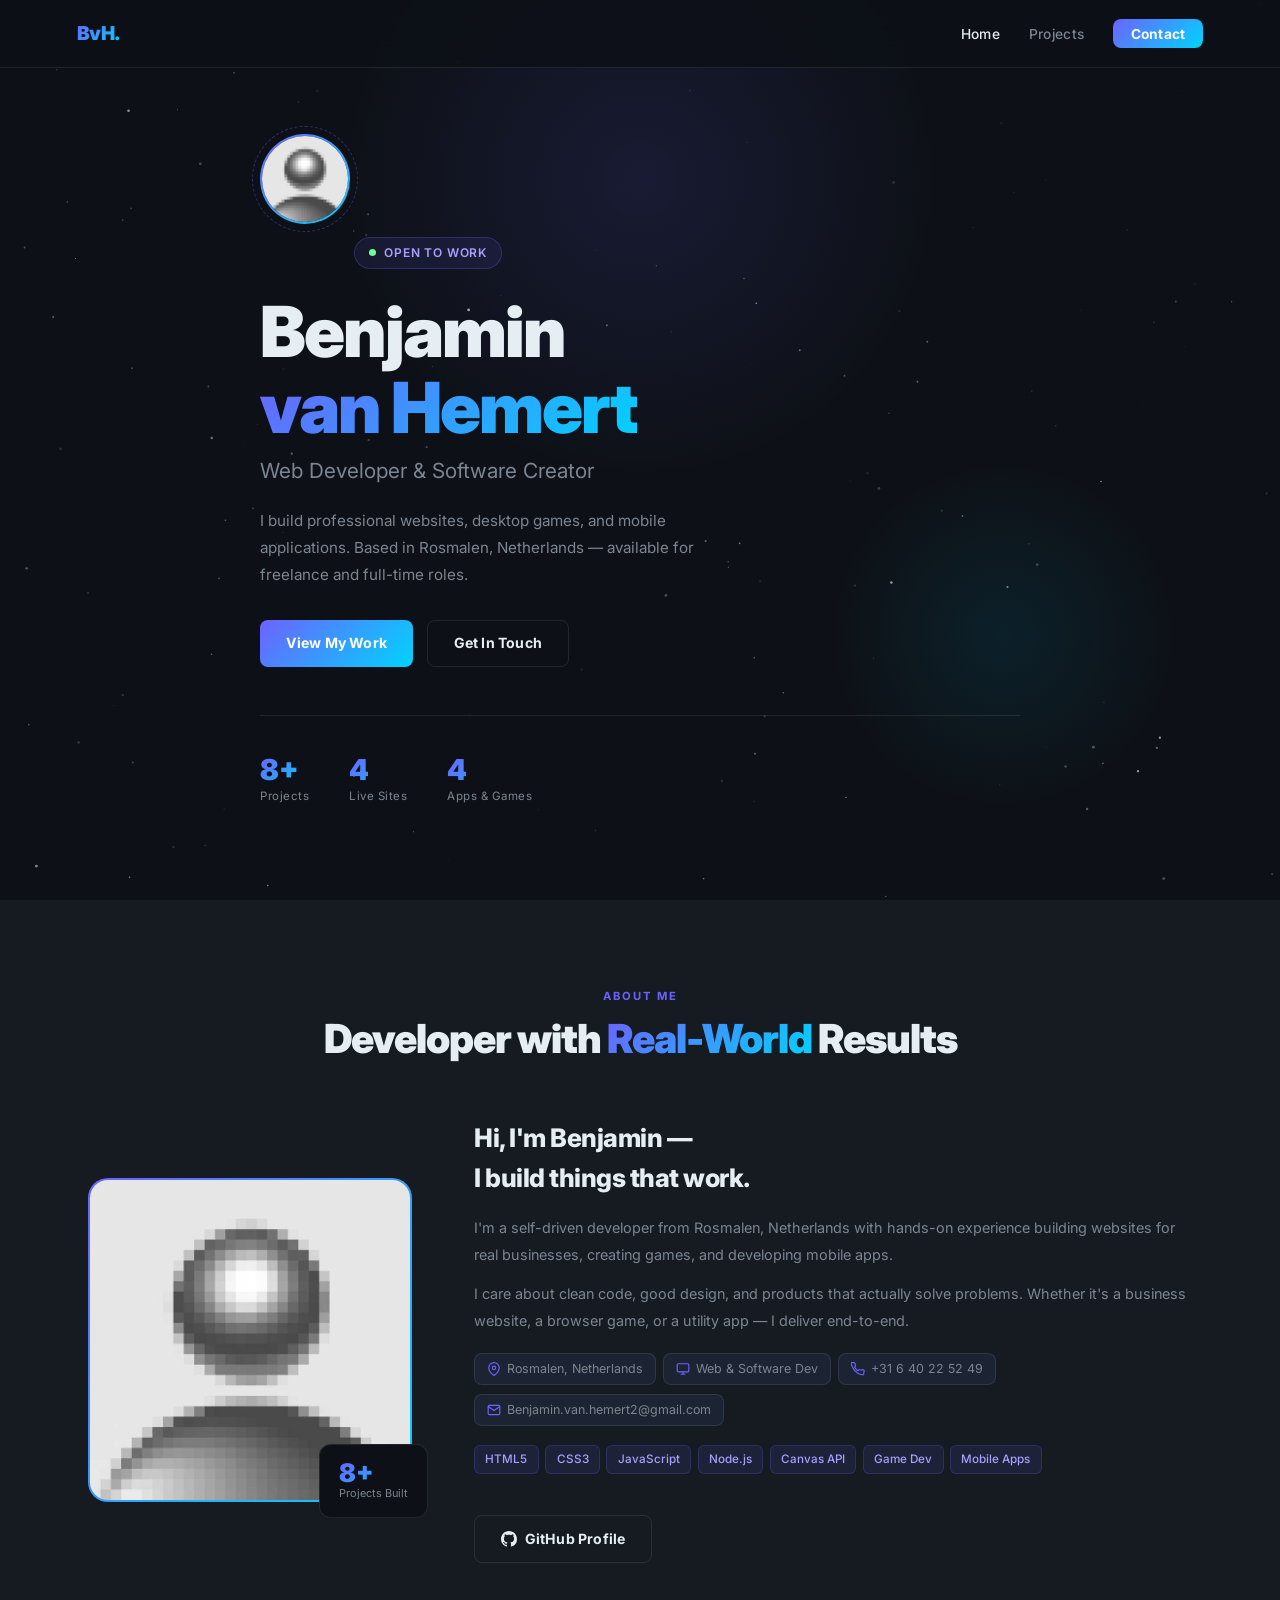
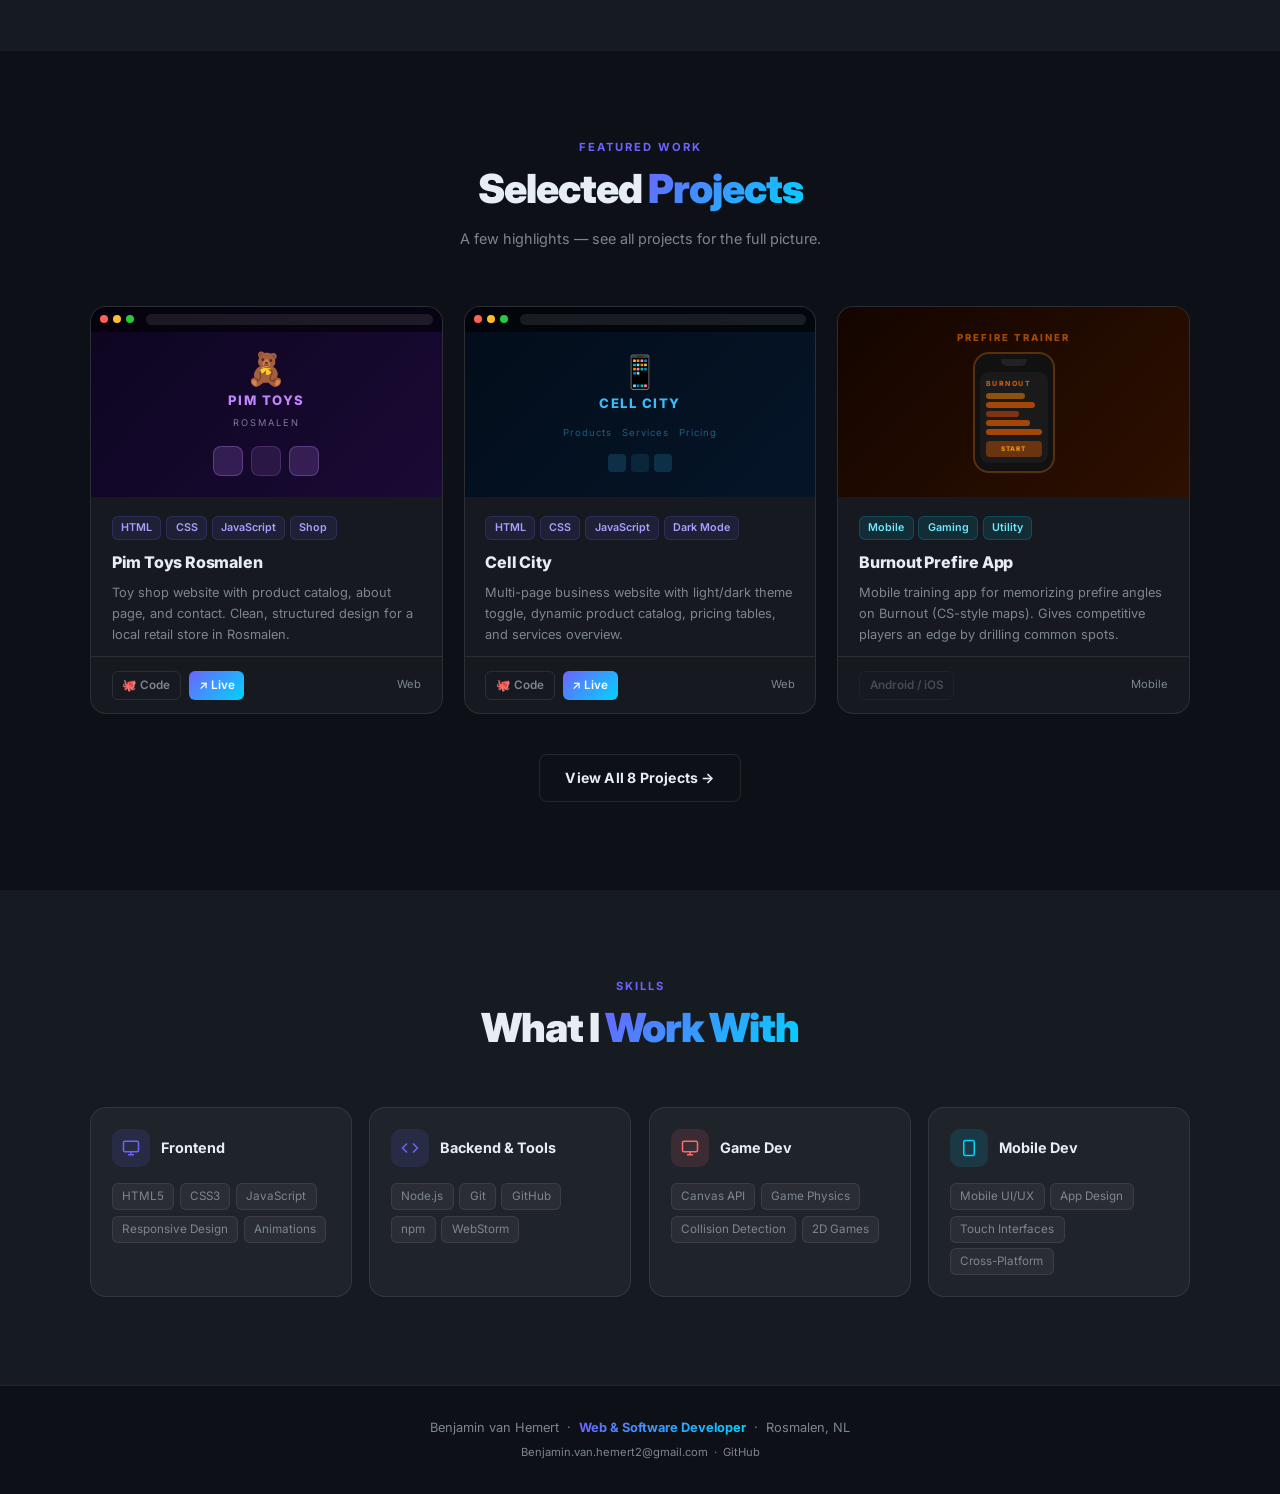
==== index.html @ 52ae1cad "UPDATE" ====
<!DOCTYPE html>
<html lang="en">
<head>
<meta charset="UTF-8"><meta name="viewport" content="width=device-width,initial-scale=1.0">
<title>Benjamin van Hemert | Developer</title>
<link rel="preconnect" href="https://fonts.googleapis.com">
<link href="https://fonts.googleapis.com/css2?family=Inter:wght@300;400;500;600;700;800;900&family=JetBrains+Mono:wght@400;700&display=swap" rel="stylesheet">
<link rel="stylesheet" href="style.css">
</head>
<body>

<nav id="navbar">
  <div class="nav-logo">BvH.</div>
  <ul class="nav-links" id="navLinks">
    <li><a href="index.html" class="active">Home</a></li>
    <li><a href="projects.html">Projects</a></li>
    <li><a href="contact.html" class="nav-cta">Contact</a></li>
  </ul>
  <div class="hamburger" id="hamburger" onclick="toggleMenu()"><span></span><span></span><span></span></div>
</nav>

<!-- HERO -->
<section id="hero">
  <canvas id="stars"></canvas>
  <div class="hero-glow"></div>
  <div class="hero-content">
    <div class="hero-avatar-wrap">
      <img class="hero-avatar" src="Photos/Profile-Picture.jpg" alt="Benjamin van Hemert">
      <div class="avatar-ring"></div>
    </div>
    <div class="hero-badge">Open to Work</div>
    <h1 class="hero-title">Benjamin<br><span class="name">van Hemert</span></h1>
    <p class="hero-role">Web Developer &amp; Software Creator</p>
    <p class="hero-desc">I build professional websites, desktop games, and mobile applications. Based in Rosmalen, Netherlands — available for freelance and full-time roles.</p>
    <div class="hero-btns">
      <a href="projects.html" class="btn btn-primary">View My Work</a>
      <a href="contact.html" class="btn btn-outline">Get In Touch</a>
    </div>
    <div class="hero-stats">
      <div class="stat"><div class="stat-n">8+</div><div class="stat-l">Projects</div></div>
      <div class="stat"><div class="stat-n">4</div><div class="stat-l">Live Sites</div></div>
      <div class="stat"><div class="stat-n">4</div><div class="stat-l">Apps &amp; Games</div></div>
    </div>
  </div>
</section>

<!-- ABOUT -->
<section id="about-home">
  <div class="inner">
    <div class="section-header fade-in">
      <span class="section-tag">About Me</span>
      <h2 class="section-title">Developer with <span>Real-World</span> Results</h2>
    </div>
    <div class="about-grid">
      <div class="about-img-wrap fade-in">
        <div class="about-img-frame"></div>
        <img class="about-img" src="Photos/Profile-Picture.jpg" alt="Benjamin van Hemert">
        <div class="about-chip"><div class="about-chip-n">8+</div><div class="about-chip-l">Projects Built</div></div>
      </div>
      <div class="about-text fade-in">
        <h2>Hi, I'm Benjamin —<br>I build things that work.</h2>
        <p>I'm a self-driven developer from Rosmalen, Netherlands with hands-on experience building websites for real businesses, creating games, and developing mobile apps.</p>
        <p>I care about clean code, good design, and products that actually solve problems. Whether it's a business website, a browser game, or a utility app — I deliver end-to-end.</p>
        <div class="info-row">
          <div class="info-pill"><svg width="14" height="14" viewBox="0 0 24 24" fill="none" stroke="currentColor" stroke-width="2"><path d="M21 10c0 7-9 13-9 13s-9-6-9-13a9 9 0 0118 0z"/><circle cx="12" cy="10" r="3"/></svg>Rosmalen, Netherlands</div>
          <div class="info-pill"><svg width="14" height="14" viewBox="0 0 24 24" fill="none" stroke="currentColor" stroke-width="2"><rect x="2" y="3" width="20" height="14" rx="2"/><path d="M8 21h8M12 17v4"/></svg>Web &amp; Software Dev</div>
          <div class="info-pill"><svg width="14" height="14" viewBox="0 0 24 24" fill="none" stroke="currentColor" stroke-width="2"><path d="M22 16.92v3a2 2 0 01-2.18 2 19.79 19.79 0 01-8.63-3.07A19.5 19.5 0 013.07 9.81a19.79 19.79 0 01-3.07-8.68A2 2 0 012 1h3a2 2 0 012 1.72c.127.96.361 1.903.7 2.81a2 2 0 01-.45 2.11L6.09 8.91a16 16 0 006 6l1.27-1.27a2 2 0 012.11-.45c.907.339 1.85.573 2.81.7A2 2 0 0122 16.92z"/></svg>+31 6 40 22 52 49</div>
          <div class="info-pill"><svg width="14" height="14" viewBox="0 0 24 24" fill="none" stroke="currentColor" stroke-width="2"><path d="M4 4h16c1.1 0 2 .9 2 2v12c0 1.1-.9 2-2 2H4c-1.1 0-2-.9-2-2V6c0-1.1.9-2 2-2z"/><polyline points="22,6 12,13 2,6"/></svg>Benjamin.van.hemert2@gmail.com</div>
        </div>
        <div class="tags">
          <span class="tag">HTML5</span><span class="tag">CSS3</span><span class="tag">JavaScript</span><span class="tag">Node.js</span><span class="tag">Canvas API</span><span class="tag">Game Dev</span><span class="tag">Mobile Apps</span>
        </div>
        <br>
        <a href="https://github.com/Benjamin2eaccount" target="_blank" class="btn btn-outline">
          <svg width="16" height="16" viewBox="0 0 24 24" fill="currentColor"><path d="M12 0C5.37 0 0 5.37 0 12c0 5.31 3.435 9.795 8.205 11.385.6.105.825-.255.825-.57 0-.285-.015-1.23-.015-2.235-3.015.555-3.795-.735-4.035-1.41-.135-.345-.72-1.41-1.23-1.695-.42-.225-1.02-.78-.015-.795.945-.015 1.62.87 1.845 1.23 1.08 1.815 2.805 1.305 3.495.99.105-.78.42-1.305.765-1.605-2.67-.3-5.46-1.335-5.46-5.925 0-1.305.465-2.385 1.23-3.225-.12-.3-.54-1.53.12-3.18 0 0 1.005-.315 3.3 1.23.96-.27 1.98-.405 3-.405s2.04.135 3 .405c2.295-1.56 3.3-1.23 3.3-1.23.66 1.65.24 2.88.12 3.18.765.84 1.23 1.905 1.23 3.225 0 4.605-2.805 5.625-5.475 5.925.435.375.81 1.095.81 2.22 0 1.605-.015 2.895-.015 3.3 0 .315.225.69.825.57A12.02 12.02 0 0024 12c0-6.63-5.37-12-12-12z"/></svg>
          GitHub Profile
        </a>
      </div>
    </div>
  </div>
</section>

<!-- FEATURED PROJECTS -->
<section id="featured">
  <div class="inner">
    <div class="section-header fade-in">
      <span class="section-tag">Featured Work</span>
      <h2 class="section-title">Selected <span>Projects</span></h2>
      <p class="section-desc">A few highlights — see all projects for the full picture.</p>
    </div>
    <div class="feat-grid fade-in">

      <!-- Pim Toys -->
      <div class="pcard">
        <div class="pcard-preview" style="background:linear-gradient(135deg,#0d0520,#1a0a35)">
          <div class="browser-bar"><div class="bd" style="background:#ff5f56"></div><div class="bd" style="background:#ffbd2e"></div><div class="bd" style="background:#27c93f"></div><div class="burl"></div></div>
          <div class="preview-body"><div class="p-icon">&#129528;</div><div class="p-name" style="color:#c084fc">PIM TOYS</div><div class="p-sub">ROSMALEN</div><div style="display:flex;gap:8px;margin-top:10px"><div style="width:30px;height:30px;background:rgba(192,132,252,.18);border:1px solid rgba(192,132,252,.3);border-radius:8px"></div><div style="width:30px;height:30px;background:rgba(192,132,252,.12);border:1px solid rgba(192,132,252,.2);border-radius:8px"></div><div style="width:30px;height:30px;background:rgba(192,132,252,.18);border:1px solid rgba(192,132,252,.3);border-radius:8px"></div></div></div>
        </div>
        <div class="pcard-body">
          <div class="ptags"><span class="ptag web">HTML</span><span class="ptag web">CSS</span><span class="ptag web">JavaScript</span><span class="ptag web">Shop</span></div>
          <h3 class="ptitle">Pim Toys Rosmalen</h3>
          <p class="pdesc">Toy shop website with product catalog, about page, and contact. Clean, structured design for a local retail store in Rosmalen.</p>
        </div>
        <div class="pcard-footer">
          <div class="plinks"><a href="https://github.com/Benjamin2eaccount/Pim-Toys-Rosmalen" target="_blank" class="plink">&#128025; Code</a><a href="https://benjamin2eaccount.github.io/Pim-Toys-Rosmalen/" target="_blank" class="plink plink-live">&#8599; Live</a></div>
          <span class="pplat">Web</span>
        </div>
      </div>

      <!-- Cell City -->
      <div class="pcard">
        <div class="pcard-preview" style="background:linear-gradient(135deg,#030d1a,#051528)">
          <div class="browser-bar"><div class="bd" style="background:#ff5f56"></div><div class="bd" style="background:#ffbd2e"></div><div class="bd" style="background:#27c93f"></div><div class="burl"></div></div>
          <div class="preview-body"><div class="p-icon">&#128241;</div><div class="p-name" style="color:#38bdf8">CELL CITY</div><div style="display:flex;gap:10px;margin-top:6px;font-size:.6rem;color:rgba(56,189,248,.45);letter-spacing:1px"><span>Products</span><span>Services</span><span>Pricing</span></div><div style="display:flex;gap:5px;margin-top:9px"><div style="width:18px;height:18px;background:rgba(56,189,248,.18);border-radius:4px"></div><div style="width:18px;height:18px;background:rgba(56,189,248,.12);border-radius:4px"></div><div style="width:18px;height:18px;background:rgba(56,189,248,.18);border-radius:4px"></div></div></div>
        </div>
        <div class="pcard-body">
          <div class="ptags"><span class="ptag web">HTML</span><span class="ptag web">CSS</span><span class="ptag web">JavaScript</span><span class="ptag web">Dark Mode</span></div>
          <h3 class="ptitle">Cell City</h3>
          <p class="pdesc">Multi-page business website with light/dark theme toggle, dynamic product catalog, pricing tables, and services overview.</p>
        </div>
        <div class="pcard-footer">
          <div class="plinks"><a href="https://github.com/Benjamin2eaccount/Cellcitytest" target="_blank" class="plink">&#128025; Code</a><a href="https://benjamin2eaccount.github.io/Cellcitytest/" target="_blank" class="plink plink-live">&#8599; Live</a></div>
          <span class="pplat">Web</span>
        </div>
      </div>

      <!-- Burnout Prefire -->
      <div class="pcard">
        <div class="pcard-preview">
          <div class="burnout-wrap">
            <div class="bu-title">Prefire Trainer</div>
            <div class="phone-shell"><div class="ph-notch"></div><div class="ph-screen"><div class="ph-label">BURNOUT</div><div class="ph-row"></div><div class="ph-row"></div><div class="ph-row"></div><div class="ph-row"></div><div class="ph-row"></div><div class="ph-btn">START</div></div></div>
          </div>
        </div>
        <div class="pcard-body">
          <div class="ptags"><span class="ptag app">Mobile</span><span class="ptag app">Gaming</span><span class="ptag app">Utility</span></div>
          <h3 class="ptitle">Burnout Prefire App</h3>
          <p class="pdesc">Mobile training app for memorizing prefire angles on Burnout (CS-style maps). Gives competitive players an edge by drilling common spots.</p>
        </div>
        <div class="pcard-footer"><div class="plinks"><span class="plink dim">Android / iOS</span></div><span class="pplat">Mobile</span></div>
      </div>

    </div>
    <div class="view-all-wrap fade-in"><a href="projects.html" class="btn btn-outline">View All 8 Projects &rarr;</a></div>
  </div>
</section>

<!-- SKILLS -->
<section id="skills-home">
  <div class="inner">
    <div class="section-header fade-in">
      <span class="section-tag">Skills</span>
      <h2 class="section-title">What I <span>Work With</span></h2>
    </div>
    <div class="skills-grid fade-in">
      <div class="skill-card">
        <div class="skill-head"><div class="skill-ic"><svg width="18" height="18" viewBox="0 0 24 24" fill="none" stroke="#6c63ff" stroke-width="2"><rect x="2" y="3" width="20" height="14" rx="2"/><path d="M8 21h8M12 17v4"/></svg></div><div class="skill-nm">Frontend</div></div>
        <div class="skill-items"><span class="skill-it">HTML5</span><span class="skill-it">CSS3</span><span class="skill-it">JavaScript</span><span class="skill-it">Responsive Design</span><span class="skill-it">Animations</span></div>
      </div>
      <div class="skill-card">
        <div class="skill-head"><div class="skill-ic"><svg width="18" height="18" viewBox="0 0 24 24" fill="none" stroke="#6c63ff" stroke-width="2"><polyline points="16 18 22 12 16 6"/><polyline points="8 6 2 12 8 18"/></svg></div><div class="skill-nm">Backend &amp; Tools</div></div>
        <div class="skill-items"><span class="skill-it">Node.js</span><span class="skill-it">Git</span><span class="skill-it">GitHub</span><span class="skill-it">npm</span><span class="skill-it">WebStorm</span></div>
      </div>
      <div class="skill-card">
        <div class="skill-head"><div class="skill-ic" style="background:rgba(255,107,107,.12)"><svg width="18" height="18" viewBox="0 0 24 24" fill="none" stroke="#ff6b6b" stroke-width="2"><rect x="2" y="3" width="20" height="14" rx="2"/><path d="M8 21h8M12 17v4"/></svg></div><div class="skill-nm">Game Dev</div></div>
        <div class="skill-items"><span class="skill-it">Canvas API</span><span class="skill-it">Game Physics</span><span class="skill-it">Collision Detection</span><span class="skill-it">2D Games</span></div>
      </div>
      <div class="skill-card">
        <div class="skill-head"><div class="skill-ic" style="background:rgba(0,212,255,.12)"><svg width="18" height="18" viewBox="0 0 24 24" fill="none" stroke="#00d4ff" stroke-width="2"><rect x="5" y="2" width="14" height="20" rx="2"/><path d="M12 18h.01"/></svg></div><div class="skill-nm">Mobile Dev</div></div>
        <div class="skill-items"><span class="skill-it">Mobile UI/UX</span><span class="skill-it">App Design</span><span class="skill-it">Touch Interfaces</span><span class="skill-it">Cross-Platform</span></div>
      </div>
    </div>
  </div>
</section>

<footer>
  <p>Benjamin van Hemert &nbsp;&middot;&nbsp; <span>Web &amp; Software Developer</span> &nbsp;&middot;&nbsp; Rosmalen, NL</p>
  <p class="footer-sub"><a href="mailto:Benjamin.van.hemert2@gmail.com">Benjamin.van.hemert2@gmail.com</a> &nbsp;&middot;&nbsp; <a href="https://github.com/Benjamin2eaccount" target="_blank">GitHub</a></p>
</footer>

<script src="script.js"></script>
</body>
</html>
---- style.css ----
:root{--bg:#0d1117;--bg2:#161b22;--bg3:#1c2333;--card:rgba(255,255,255,.04);--border:rgba(255,255,255,.09);--a1:#6c63ff;--a2:#00d4ff;--txt:#e6edf3;--txt2:#7d8590;--grad:linear-gradient(135deg,#6c63ff,#00d4ff);--nav:68px;--r:16px}
*,*::before,*::after{margin:0;padding:0;box-sizing:border-box}
html{scroll-behavior:smooth}
body{font-family:'Inter',sans-serif;background:var(--bg);color:var(--txt);overflow-x:hidden;line-height:1.6}
a{text-decoration:none;color:inherit}
img{display:block}

/* NAV */
nav{position:fixed;top:0;left:0;right:0;height:var(--nav);display:flex;align-items:center;justify-content:space-between;padding:0 6%;z-index:1000;background:rgba(13,17,23,.88);backdrop-filter:blur(16px);border-bottom:1px solid var(--border);transition:background .3s}
.nav-logo{font-size:1.2rem;font-weight:900;letter-spacing:-.5px;background:var(--grad);-webkit-background-clip:text;-webkit-text-fill-color:transparent}
.nav-links{display:flex;gap:1.8rem;list-style:none;align-items:center}
.nav-links a{color:var(--txt2);font-size:.86rem;font-weight:500;transition:color .2s;letter-spacing:.3px}
.nav-links a:hover,.nav-links a.active{color:var(--txt)}
.nav-cta{padding:.42rem 1.1rem;border-radius:8px;background:var(--grad);color:#fff!important;font-weight:700!important;-webkit-text-fill-color:#fff!important}
.hamburger{display:none;flex-direction:column;gap:5px;cursor:pointer;padding:4px}
.hamburger span{display:block;width:22px;height:2px;background:var(--txt2);border-radius:2px;transition:all .3s}

/* BUTTONS */
.btn{display:inline-flex;align-items:center;gap:.5rem;padding:.72rem 1.6rem;border-radius:8px;font-size:.88rem;font-weight:700;cursor:pointer;transition:all .25s;border:none;letter-spacing:.2px}
.btn-primary{background:var(--grad);color:#fff}
.btn-primary:hover{opacity:.9;transform:translateY(-2px);box-shadow:0 8px 24px rgba(108,99,255,.32)}
.btn-outline{background:transparent;color:var(--txt);border:1px solid var(--border)}
.btn-outline:hover{border-color:rgba(108,99,255,.5);background:rgba(108,99,255,.06);transform:translateY(-2px)}
.btn-full{width:100%;justify-content:center}

/* HERO */
#hero{min-height:100vh;display:flex;align-items:center;justify-content:center;position:relative;padding:120px 6% 80px;overflow:hidden}
.hero-glow{position:absolute;inset:0;pointer-events:none}
.hero-glow::before{content:'';position:absolute;top:20%;left:50%;transform:translate(-50%,-50%);width:600px;height:600px;background:radial-gradient(circle,rgba(108,99,255,.12) 0%,transparent 70%);border-radius:50%}
.hero-glow::after{content:'';position:absolute;bottom:10%;right:8%;width:350px;height:350px;background:radial-gradient(circle,rgba(0,212,255,.08) 0%,transparent 70%);border-radius:50%}
canvas#stars{position:absolute;inset:0;width:100%;height:100%}
.hero-content{z-index:1;max-width:760px;width:100%}
.hero-badge{display:inline-flex;align-items:center;gap:.5rem;background:rgba(108,99,255,.1);border:1px solid rgba(108,99,255,.25);color:#a89fff;padding:.32rem .9rem;border-radius:50px;font-size:.75rem;font-weight:600;letter-spacing:.8px;text-transform:uppercase;margin-bottom:1.6rem}
.hero-badge::before{content:'';width:7px;height:7px;border-radius:50%;background:#6dff94;display:block;animation:blink 2s infinite}
@keyframes blink{0%,100%{opacity:1}50%{opacity:.3}}
.hero-title{font-size:clamp(2.4rem,5.5vw,4.4rem);font-weight:900;letter-spacing:-2px;line-height:1.08;margin-bottom:.5rem}
.hero-title .name{background:var(--grad);-webkit-background-clip:text;-webkit-text-fill-color:transparent}
.hero-role{font-size:clamp(1rem,2vw,1.3rem);color:var(--txt2);font-weight:400;margin-bottom:1.2rem}
.hero-desc{font-size:.95rem;color:var(--txt2);max-width:480px;line-height:1.78;margin-bottom:2rem}
.hero-btns{display:flex;gap:.9rem;flex-wrap:wrap;margin-bottom:3rem}
.hero-stats{display:flex;gap:2.5rem;padding-top:2.5rem;border-top:1px solid var(--border)}
.stat-n{font-size:1.8rem;font-weight:900;background:var(--grad);-webkit-background-clip:text;-webkit-text-fill-color:transparent;line-height:1}
.stat-l{font-size:.72rem;color:var(--txt2);letter-spacing:.5px;margin-top:2px}

/* AVATAR */
.hero-avatar-wrap{position:relative;display:inline-block;margin-bottom:2rem}
.hero-avatar{width:90px;height:90px;border-radius:50%;object-fit:cover;border:2px solid transparent;background:linear-gradient(#161b22,#161b22) padding-box,var(--grad) border-box}
.avatar-ring{position:absolute;inset:-8px;border-radius:50%;border:1.5px dashed rgba(108,99,255,.35);animation:spin 20s linear infinite}
@keyframes spin{to{transform:rotate(360deg)}}

/* SECTION COMMONS */
section{padding:88px 6%}
.section-header{text-align:center;margin-bottom:3.5rem}
.section-tag{display:block;font-size:.7rem;font-weight:700;letter-spacing:2px;text-transform:uppercase;color:var(--a1);margin-bottom:.6rem}
.section-title{font-size:clamp(1.7rem,3.5vw,2.5rem);font-weight:900;letter-spacing:-1px;line-height:1.15}
.section-title span{background:var(--grad);-webkit-background-clip:text;-webkit-text-fill-color:transparent}
.section-desc{color:var(--txt2);max-width:480px;margin:.9rem auto 0;font-size:.9rem}
.inner{max-width:1100px;margin:0 auto}

/* ABOUT (home snippet) */
#about-home{background:var(--bg2)}
.about-grid{display:grid;grid-template-columns:320px 1fr;gap:4rem;align-items:center}
.about-img-wrap{position:relative;max-width:320px}
.about-img-frame{position:absolute;inset:-2px;border-radius:20px;background:var(--grad);z-index:0}
.about-img{position:relative;width:100%;border-radius:18px;object-fit:cover;z-index:1}
.about-chip{position:absolute;bottom:-18px;right:-18px;z-index:2;background:var(--bg);border:1px solid var(--border);border-radius:12px;padding:.9rem 1.2rem;backdrop-filter:blur(12px)}
.about-chip-n{font-size:1.6rem;font-weight:900;background:var(--grad);-webkit-background-clip:text;-webkit-text-fill-color:transparent;line-height:1}
.about-chip-l{font-size:.68rem;color:var(--txt2)}
.about-text h2{font-size:1.6rem;font-weight:800;letter-spacing:-.5px;margin-bottom:1rem}
.about-text p{color:var(--txt2);font-size:.9rem;line-height:1.82;margin-bottom:.85rem}
.info-row{display:flex;flex-wrap:wrap;gap:.6rem .4rem;margin:1.2rem 0}
.info-pill{display:flex;align-items:center;gap:.4rem;padding:.3rem .75rem;background:var(--bg3);border:1px solid var(--border);border-radius:8px;font-size:.78rem;color:var(--txt2)}
.info-pill svg{flex-shrink:0;color:var(--a1)}
.tags{display:flex;flex-wrap:wrap;gap:.4rem;margin:1rem 0}
.tag{padding:.25rem .65rem;background:rgba(108,99,255,.1);border:1px solid rgba(108,99,255,.2);border-radius:6px;font-size:.73rem;color:#a89fff;font-weight:500}

/* FEATURED PROJECTS */
#featured{background:var(--bg)}
.feat-grid{display:grid;grid-template-columns:repeat(auto-fill,minmax(310px,1fr));gap:1.3rem}
.view-all-wrap{text-align:center;margin-top:2.5rem}

/* PROJECT CARD */
.pcard{background:var(--card);border:1px solid var(--border);border-radius:var(--r);overflow:hidden;transition:transform .3s,border-color .3s,box-shadow .3s;display:flex;flex-direction:column}
.pcard:hover{transform:translateY(-5px);border-color:rgba(108,99,255,.35);box-shadow:0 16px 48px rgba(0,0,0,.4)}
.pcard-preview{width:100%;height:190px;position:relative;overflow:hidden;flex-shrink:0}
.browser-bar{position:absolute;top:0;left:0;right:0;height:25px;background:rgba(0,0,0,.6);display:flex;align-items:center;padding:0 9px;gap:5px;z-index:2}
.bd{width:8px;height:8px;border-radius:50%}
.burl{flex:1;height:11px;background:rgba(255,255,255,.09);border-radius:6px;margin-left:7px}
.preview-body{position:absolute;inset:25px 0 0;display:flex;flex-direction:column;align-items:center;justify-content:center;gap:5px;padding:8px}
.p-icon{font-size:2rem;line-height:1}
.p-name{font-size:.82rem;font-weight:800;letter-spacing:1.5px;text-transform:uppercase}
.p-sub{font-size:.58rem;letter-spacing:2px;text-transform:uppercase;opacity:.5}
.p-nav{display:flex;gap:7px;margin-top:8px}
.p-nav-i{width:40px;height:5px;border-radius:3px;opacity:.4}
/* pong */
.pong-wrap{position:absolute;inset:0;background:#000;display:flex;flex-direction:column;align-items:center;justify-content:center;gap:10px}
.pong-score-row{display:flex;align-items:center;gap:16px;font-family:'JetBrains Mono',monospace;font-size:1.5rem;font-weight:700;color:#fff}
.pong-vs{font-size:.6rem;color:rgba(255,255,255,.3);letter-spacing:2px}
.pong-court{position:relative;width:180px;height:110px;border:2px solid rgba(255,255,255,.2);border-radius:3px}
.pong-mid{position:absolute;left:50%;top:0;bottom:0;width:2px;background:repeating-linear-gradient(to bottom,rgba(255,255,255,.5) 0,rgba(255,255,255,.5) 6px,transparent 6px,transparent 12px);transform:translateX(-50%)}
.p-paddle-l{position:absolute;left:7px;top:50%;transform:translateY(-50%);width:5px;height:36px;background:#fff;border-radius:2px}
.p-paddle-r{position:absolute;right:7px;top:28%;width:5px;height:36px;background:#fff;border-radius:2px}
.p-ball{position:absolute;width:9px;height:9px;background:#fff;border-radius:50%;top:38%;left:54%}
/* shooter */
.shooter-wrap{position:absolute;inset:0;background:radial-gradient(ellipse at center,#0a1628,#000);display:flex;align-items:center;justify-content:center}
.ch{position:relative;width:58px;height:58px}
.ch::before,.ch::after{content:'';position:absolute;background:rgba(255,68,68,.85);border-radius:2px}
.ch::before{width:2px;height:100%;left:50%;transform:translateX(-50%)}
.ch::after{height:2px;width:100%;top:50%;transform:translateY(-50%)}
.ch-ring{position:absolute;inset:12px;border:2px solid rgba(255,68,68,.5);border-radius:50%}
.sh-hud{position:absolute;bottom:10px;left:11px;right:11px;display:flex;justify-content:space-between;font-family:'JetBrains Mono',monospace;font-size:.6rem;color:rgba(255,68,68,.65)}
.sh-wave{position:absolute;top:10px;right:10px;font-family:'JetBrains Mono',monospace;font-size:.58rem;letter-spacing:2px;color:rgba(255,68,68,.4)}
/* burnout */
.burnout-wrap{position:absolute;inset:0;background:linear-gradient(135deg,#140500,#2d1000);display:flex;flex-direction:column;align-items:center;justify-content:center;gap:6px}
.bu-title{font-size:.6rem;font-weight:800;letter-spacing:2px;color:rgba(255,120,0,.6);text-transform:uppercase}
.phone-shell{width:82px;background:#111;border-radius:16px;border:2px solid rgba(255,120,0,.3);padding:5px 5px 8px;display:flex;flex-direction:column;gap:3px}
.ph-notch{width:26px;height:7px;background:rgba(255,255,255,.07);border-radius:0 0 6px 6px;margin:0 auto 3px}
.ph-screen{background:#1a1a1a;border-radius:9px;padding:6px;display:flex;flex-direction:column;gap:3px}
.ph-label{font-size:.44rem;font-weight:800;letter-spacing:1.5px;color:rgba(255,100,0,.8);margin-bottom:1px}
.ph-row{height:6px;border-radius:3px;background:rgba(255,100,0,.6);animation:rp 2s infinite}
.ph-row:nth-child(2){width:70%;animation-delay:.15s;background:rgba(255,140,0,.5)}
.ph-row:nth-child(3){width:88%;animation-delay:.3s}
.ph-row:nth-child(4){width:60%;animation-delay:.45s;background:rgba(255,80,0,.45)}
.ph-row:nth-child(5){width:80%;animation-delay:.6s}
@keyframes rp{0%,100%{opacity:1}50%{opacity:.45}}
.ph-btn{margin-top:3px;background:rgba(255,100,0,.35);border-radius:4px;font-size:.4rem;font-weight:800;letter-spacing:1px;color:rgba(255,160,0,.9);text-align:center;padding:3px 0}
/* PSL */
.psl-wrap{position:absolute;inset:0;background:linear-gradient(135deg,#1a1505,#241b00);display:flex;flex-direction:column;align-items:center;justify-content:center;gap:5px}
.psl-shell{width:86px;background:#111;border-radius:16px;border:2px solid rgba(255,215,0,.25);padding:5px 7px 9px;display:flex;flex-direction:column;gap:4px}
.psl-top{font-size:.44rem;font-weight:800;letter-spacing:1.5px;color:rgba(255,215,0,.5);text-align:center}
.psl-num{font-size:1.8rem;font-weight:900;background:linear-gradient(135deg,#ffd700,#ff8c00);-webkit-background-clip:text;-webkit-text-fill-color:transparent;text-align:center;line-height:1.1}
.psl-stars{font-size:.75rem;color:#ffd700;text-align:center;letter-spacing:2px}
.psl-bw{display:flex;flex-direction:column;gap:3px}
.psl-bl{font-size:.4rem;color:rgba(255,215,0,.4);letter-spacing:.4px}
.psl-b{height:3px;background:rgba(255,215,0,.1);border-radius:2px;overflow:hidden}
.psl-bf{height:100%;background:linear-gradient(90deg,#ffd700,#ff8c00);border-radius:2px}

.pcard-body{padding:1.2rem 1.3rem .7rem;flex:1}
.ptags{display:flex;gap:.3rem;flex-wrap:wrap;margin-bottom:.6rem}
.ptag{padding:.16rem .52rem;border-radius:6px;font-size:.67rem;font-weight:600}
.ptag.web{background:rgba(108,99,255,.1);border:1px solid rgba(108,99,255,.18);color:#a89fff}
.ptag.game{background:rgba(255,107,107,.1);border:1px solid rgba(255,107,107,.18);color:#ff9f9f}
.ptag.app{background:rgba(0,212,255,.1);border:1px solid rgba(0,212,255,.18);color:#6ee8ff}
.ptitle{font-size:1rem;font-weight:800;margin-bottom:.4rem;letter-spacing:-.2px}
.pdesc{font-size:.8rem;color:var(--txt2);line-height:1.65}
.pcard-footer{display:flex;align-items:center;justify-content:space-between;padding:.85rem 1.3rem;border-top:1px solid var(--border)}
.plinks{display:flex;gap:.5rem}
.plink{display:inline-flex;align-items:center;gap:.3rem;font-size:.73rem;font-weight:600;color:var(--txt2);padding:.25rem .6rem;border-radius:6px;border:1px solid var(--border);transition:all .2s}
.plink:hover:not(.dim){color:var(--txt);border-color:rgba(108,99,255,.38)}
.plink.dim{opacity:.45;cursor:default}
.plink-live{background:var(--grad);border:none!important;color:#fff!important}
.plink-live:hover{opacity:.88;transform:translateY(-1px);box-shadow:0 4px 14px rgba(108,99,255,.3)}
.pplat{font-size:.7rem;color:var(--txt2)}

/* SKILLS */
#skills-home{background:var(--bg2)}
.skills-grid{display:grid;grid-template-columns:repeat(auto-fill,minmax(230px,1fr));gap:1.1rem}
.skill-card{background:var(--card);border:1px solid var(--border);border-radius:var(--r);padding:1.3rem;transition:border-color .3s,transform .3s}
.skill-card:hover{border-color:rgba(108,99,255,.3);transform:translateY(-3px)}
.skill-head{display:flex;align-items:center;gap:.7rem;margin-bottom:1rem}
.skill-ic{width:38px;height:38px;border-radius:10px;background:rgba(108,99,255,.12);display:flex;align-items:center;justify-content:center;flex-shrink:0}
.skill-nm{font-size:.9rem;font-weight:700}
.skill-items{display:flex;flex-wrap:wrap;gap:.35rem}
.skill-it{padding:.2rem .58rem;background:rgba(255,255,255,.05);border:1px solid rgba(255,255,255,.08);border-radius:6px;font-size:.73rem;color:var(--txt2)}

/* PAGE HEADER (for inner pages) */
.page-hero{padding:calc(var(--nav) + 48px) 6% 56px;background:var(--bg2);text-align:center;border-bottom:1px solid var(--border)}
.page-hero-tag{display:inline-block;font-size:.68rem;font-weight:700;letter-spacing:2px;text-transform:uppercase;color:var(--a1);margin-bottom:.6rem}
.page-hero-title{font-size:clamp(2rem,4vw,3rem);font-weight:900;letter-spacing:-1.5px;line-height:1.1}
.page-hero-title span{background:var(--grad);-webkit-background-clip:text;-webkit-text-fill-color:transparent}
.page-hero-desc{color:var(--txt2);margin:.9rem auto 0;max-width:460px;font-size:.9rem}

/* CONTACT PAGE */
#contact-page{background:var(--bg)}
.contact-layout{display:grid;grid-template-columns:1fr 1.4fr;gap:3.5rem;align-items:start;max-width:960px;margin:0 auto}
.contact-info h2{font-size:1.45rem;font-weight:800;letter-spacing:-.4px;margin-bottom:.9rem}
.contact-info p{color:var(--txt2);font-size:.88rem;line-height:1.8;margin-bottom:1.8rem}
.cinfo-item{display:flex;align-items:center;gap:1rem;padding:1rem 1.1rem;background:var(--bg2);border:1px solid var(--border);border-radius:12px;margin-bottom:.75rem;transition:all .3s}
.cinfo-item:hover{border-color:rgba(108,99,255,.4);background:rgba(108,99,255,.04)}
.cinfo-icon{width:42px;height:42px;border-radius:10px;background:rgba(108,99,255,.14);display:flex;align-items:center;justify-content:center;flex-shrink:0}
.cinfo-lbl{font-size:.7rem;color:var(--txt2);letter-spacing:.4px;margin-bottom:1px}
.cinfo-val{font-size:.88rem;font-weight:700}
.cinfo-arr{margin-left:auto;color:var(--txt2);font-size:.85rem}
.contact-form{background:var(--bg2);border:1px solid var(--border);border-radius:20px;padding:2rem}
.contact-form h3{font-size:1.1rem;font-weight:800;margin-bottom:1.4rem}
.form-row{display:grid;grid-template-columns:1fr 1fr;gap:.9rem}
.form-group{display:flex;flex-direction:column;gap:.45rem;margin-bottom:.9rem}
.form-group label{font-size:.75rem;font-weight:600;color:var(--txt2);letter-spacing:.3px}
.form-group input,.form-group textarea{background:var(--bg3);border:1px solid var(--border);border-radius:8px;padding:.72rem .9rem;color:var(--txt);font-size:.88rem;font-family:inherit;outline:none;transition:border-color .2s;resize:none}
.form-group input:focus,.form-group textarea:focus{border-color:rgba(108,99,255,.5)}
.form-group textarea{height:120px}

/* FOOTER */
footer{padding:2rem 6%;text-align:center;border-top:1px solid var(--border);font-size:.8rem;color:var(--txt2)}
footer span{background:var(--grad);-webkit-background-clip:text;-webkit-text-fill-color:transparent;font-weight:700}
.footer-sub{margin-top:.35rem;font-size:.7rem}
.footer-sub a{color:var(--txt2);transition:color .2s}
.footer-sub a:hover{color:var(--txt)}

/* ANIMATIONS */
.fade-in{opacity:0;transform:translateY(28px);transition:opacity .65s ease,transform .65s ease}
.fade-in.visible{opacity:1;transform:translateY(0)}

/* RESPONSIVE */
@media(max-width:860px){
  .about-grid{grid-template-columns:1fr;gap:2.5rem}
  .about-img-wrap{max-width:100%}
  .contact-layout{grid-template-columns:1fr}
  .form-row{grid-template-columns:1fr}
}
@media(max-width:660px){
  .nav-links{display:none;position:fixed;top:var(--nav);left:0;right:0;background:rgba(13,17,23,.98);flex-direction:column;padding:1.6rem 2rem;gap:1.3rem;border-bottom:1px solid var(--border)}
  .nav-links.open{display:flex}
  .hamburger{display:flex}
  .hero-stats{gap:1.6rem}
  .feat-grid,.skills-grid{grid-template-columns:1fr}
  section{padding:64px 5%}
}
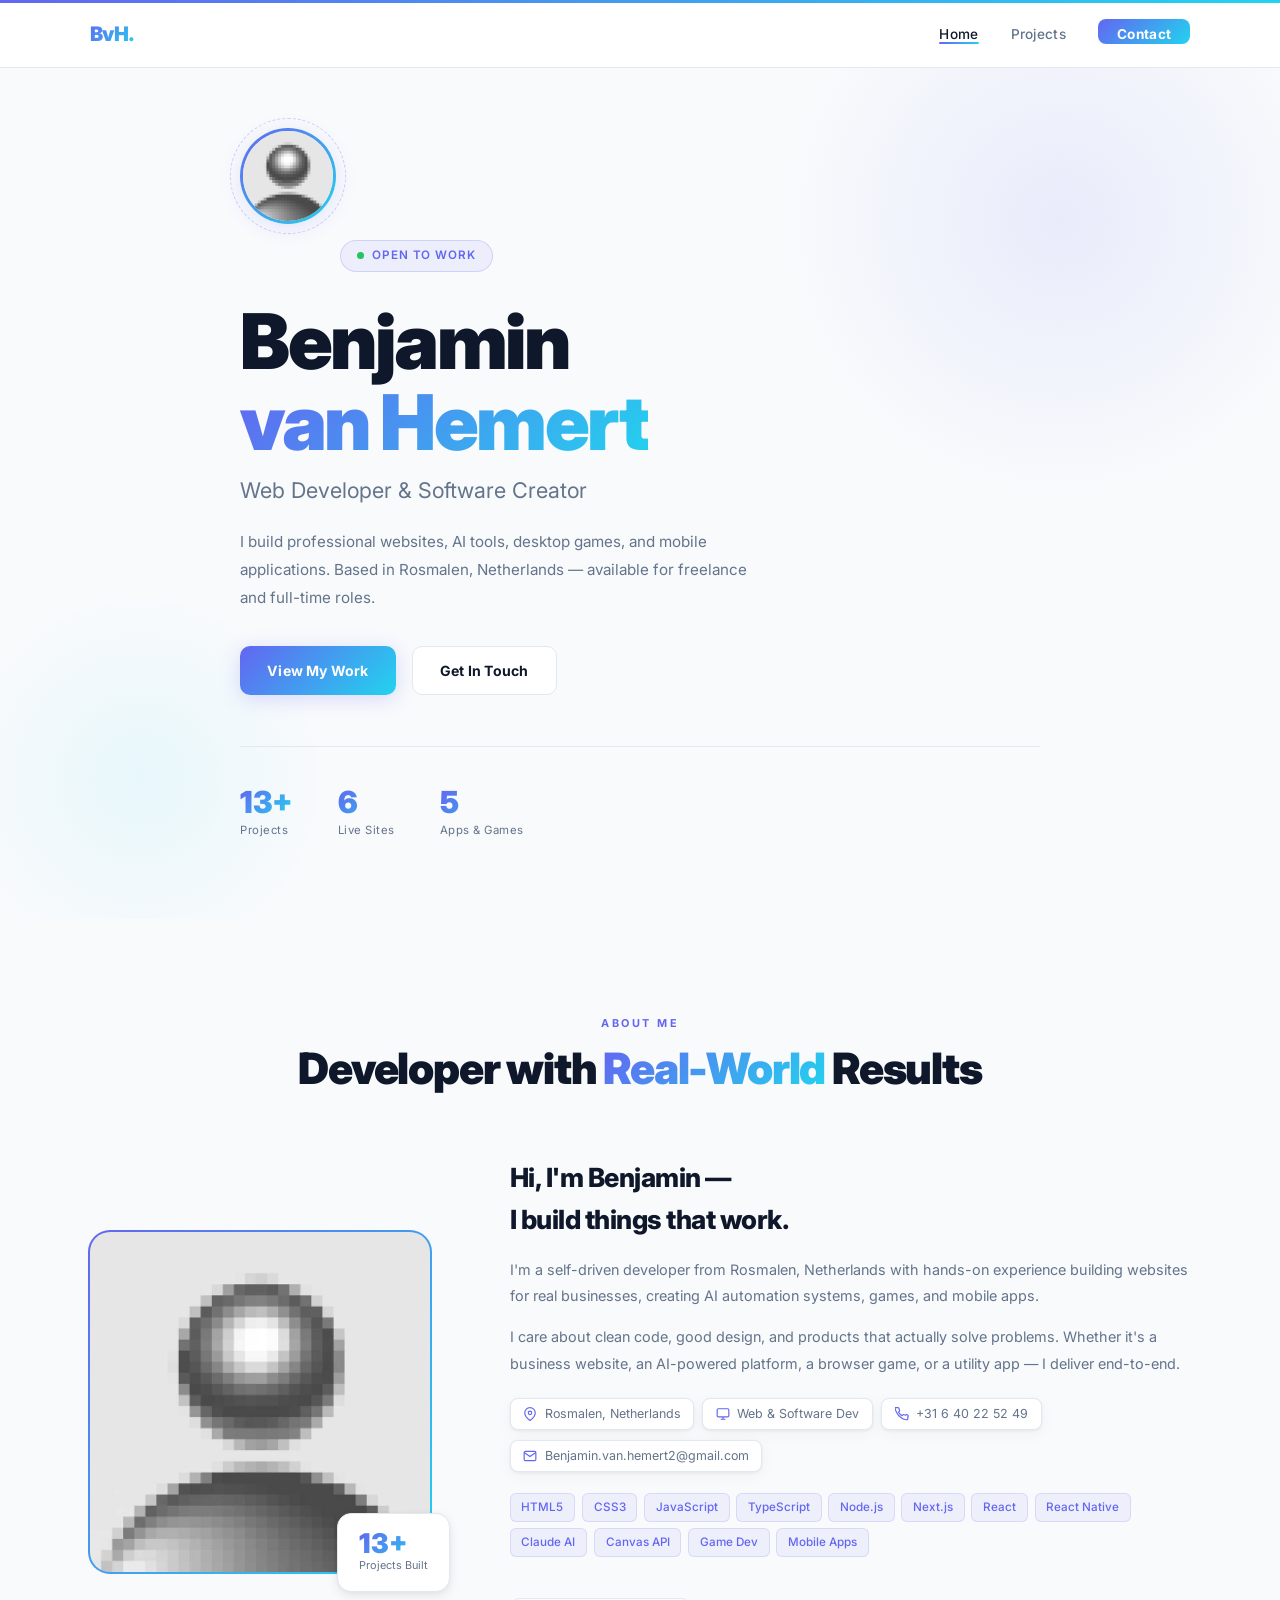
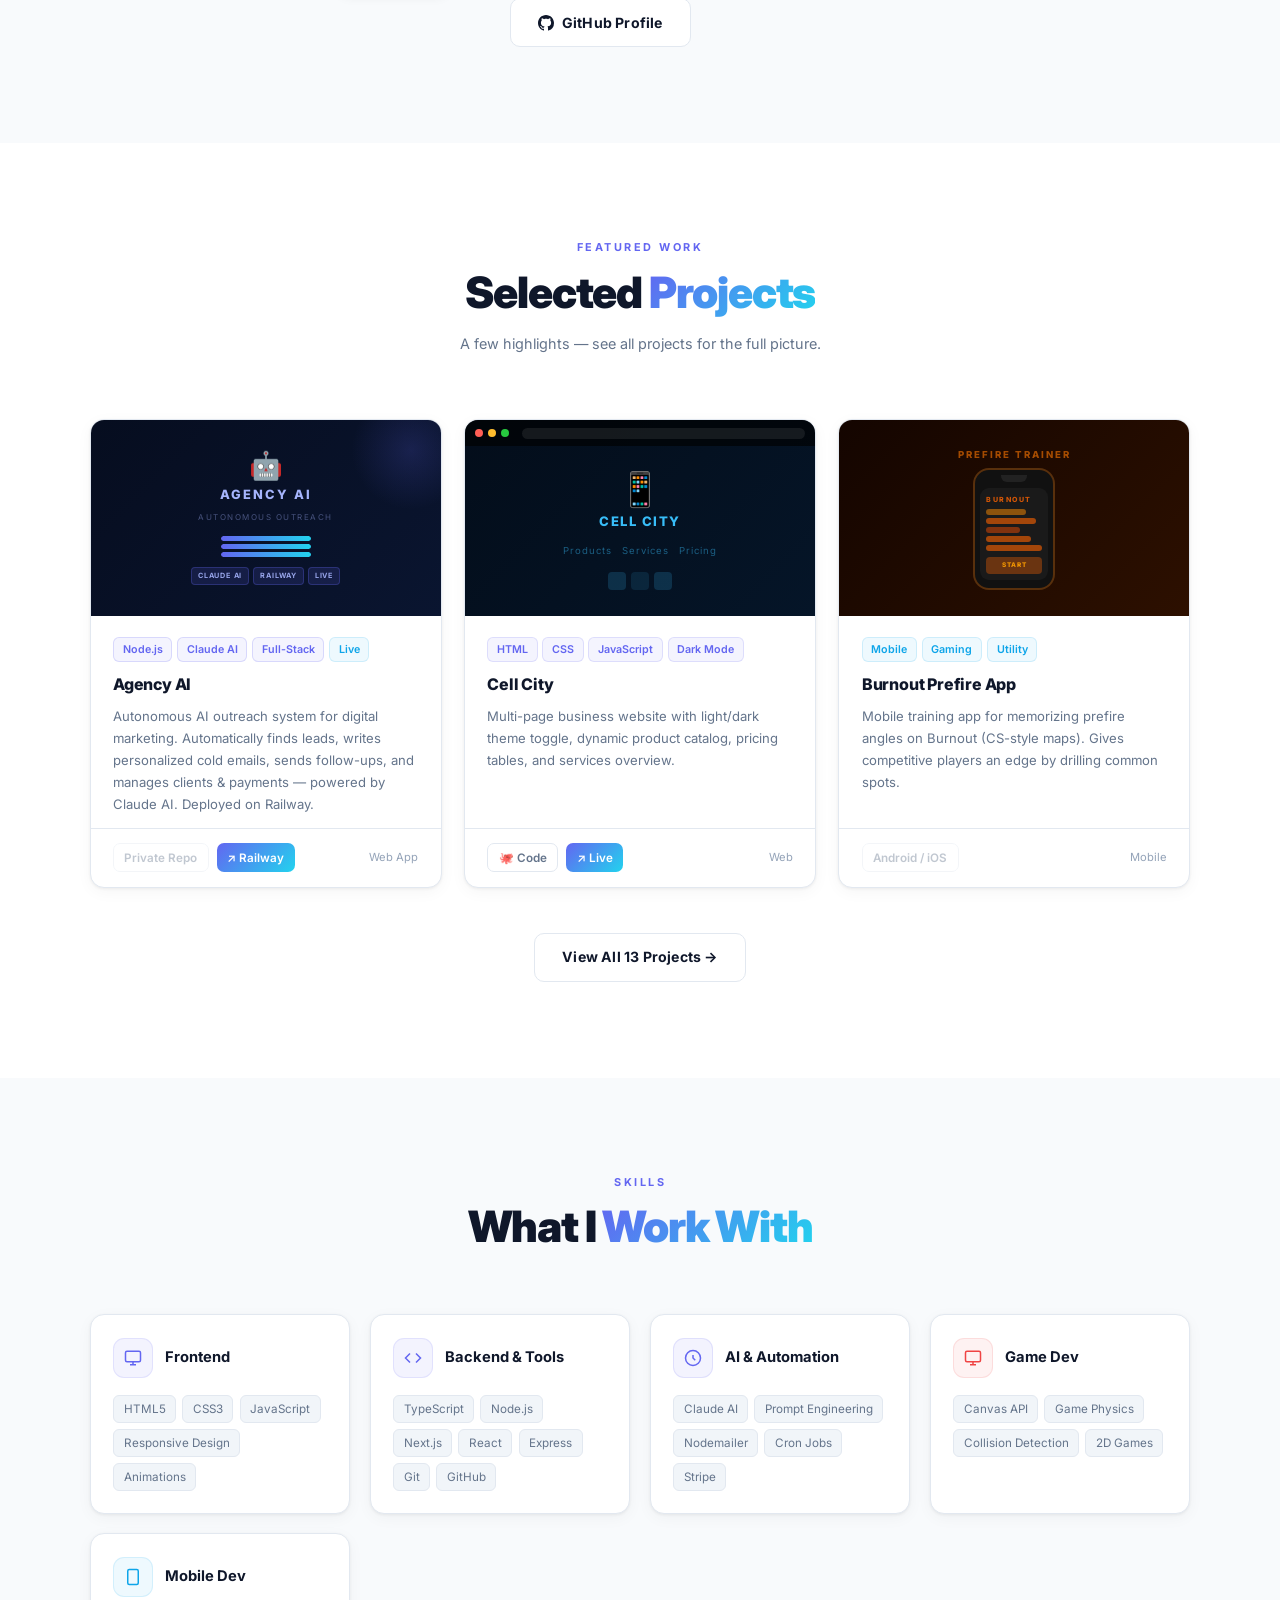
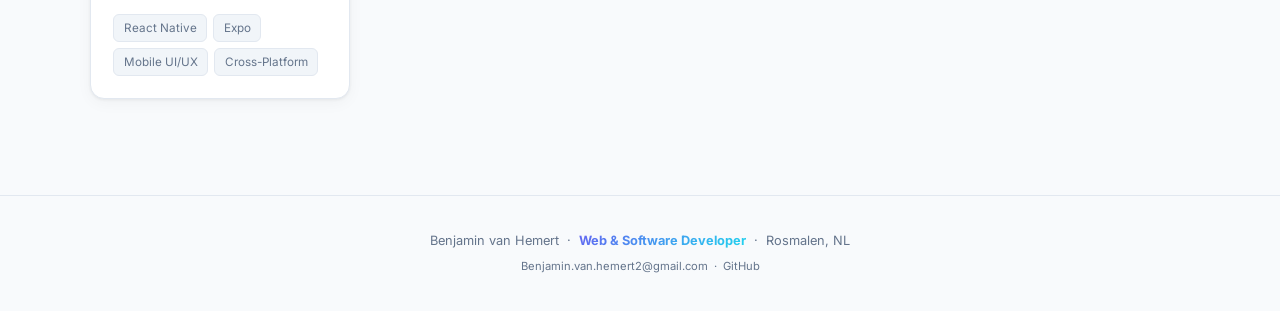
==== commit f2d80bf9: "Update" ====
--- a/index.html
+++ b/index.html
@@ -21,8 +21,6 @@
 
 <!-- HERO -->
 <section id="hero">
-  <canvas id="stars"></canvas>
-  <div class="hero-glow"></div>
   <div class="hero-content">
     <div class="hero-avatar-wrap">
       <img class="hero-avatar" src="Photos/Profile-Picture.jpg" alt="Benjamin van Hemert">
@@ -31,15 +29,15 @@
     <div class="hero-badge">Open to Work</div>
     <h1 class="hero-title">Benjamin<br><span class="name">van Hemert</span></h1>
     <p class="hero-role">Web Developer &amp; Software Creator</p>
-    <p class="hero-desc">I build professional websites, desktop games, and mobile applications. Based in Rosmalen, Netherlands — available for freelance and full-time roles.</p>
+    <p class="hero-desc">I build professional websites, AI tools, desktop games, and mobile applications. Based in Rosmalen, Netherlands — available for freelance and full-time roles.</p>
     <div class="hero-btns">
       <a href="projects.html" class="btn btn-primary">View My Work</a>
       <a href="contact.html" class="btn btn-outline">Get In Touch</a>
     </div>
     <div class="hero-stats">
-      <div class="stat"><div class="stat-n">8+</div><div class="stat-l">Projects</div></div>
-      <div class="stat"><div class="stat-n">4</div><div class="stat-l">Live Sites</div></div>
-      <div class="stat"><div class="stat-n">4</div><div class="stat-l">Apps &amp; Games</div></div>
+      <div class="stat"><div class="stat-n">13+</div><div class="stat-l">Projects</div></div>
+      <div class="stat"><div class="stat-n">6</div><div class="stat-l">Live Sites</div></div>
+      <div class="stat"><div class="stat-n">5</div><div class="stat-l">Apps &amp; Games</div></div>
     </div>
   </div>
 </section>
@@ -55,12 +53,12 @@
       <div class="about-img-wrap fade-in">
         <div class="about-img-frame"></div>
         <img class="about-img" src="Photos/Profile-Picture.jpg" alt="Benjamin van Hemert">
-        <div class="about-chip"><div class="about-chip-n">8+</div><div class="about-chip-l">Projects Built</div></div>
+        <div class="about-chip"><div class="about-chip-n">13+</div><div class="about-chip-l">Projects Built</div></div>
       </div>
       <div class="about-text fade-in">
         <h2>Hi, I'm Benjamin —<br>I build things that work.</h2>
-        <p>I'm a self-driven developer from Rosmalen, Netherlands with hands-on experience building websites for real businesses, creating games, and developing mobile apps.</p>
-        <p>I care about clean code, good design, and products that actually solve problems. Whether it's a business website, a browser game, or a utility app — I deliver end-to-end.</p>
+        <p>I'm a self-driven developer from Rosmalen, Netherlands with hands-on experience building websites for real businesses, creating AI automation systems, games, and mobile apps.</p>
+        <p>I care about clean code, good design, and products that actually solve problems. Whether it's a business website, an AI-powered platform, a browser game, or a utility app — I deliver end-to-end.</p>
         <div class="info-row">
           <div class="info-pill"><svg width="14" height="14" viewBox="0 0 24 24" fill="none" stroke="currentColor" stroke-width="2"><path d="M21 10c0 7-9 13-9 13s-9-6-9-13a9 9 0 0118 0z"/><circle cx="12" cy="10" r="3"/></svg>Rosmalen, Netherlands</div>
           <div class="info-pill"><svg width="14" height="14" viewBox="0 0 24 24" fill="none" stroke="currentColor" stroke-width="2"><rect x="2" y="3" width="20" height="14" rx="2"/><path d="M8 21h8M12 17v4"/></svg>Web &amp; Software Dev</div>
@@ -68,7 +66,7 @@
           <div class="info-pill"><svg width="14" height="14" viewBox="0 0 24 24" fill="none" stroke="currentColor" stroke-width="2"><path d="M4 4h16c1.1 0 2 .9 2 2v12c0 1.1-.9 2-2 2H4c-1.1 0-2-.9-2-2V6c0-1.1.9-2 2-2z"/><polyline points="22,6 12,13 2,6"/></svg>Benjamin.van.hemert2@gmail.com</div>
         </div>
         <div class="tags">
-          <span class="tag">HTML5</span><span class="tag">CSS3</span><span class="tag">JavaScript</span><span class="tag">Node.js</span><span class="tag">Canvas API</span><span class="tag">Game Dev</span><span class="tag">Mobile Apps</span>
+          <span class="tag">HTML5</span><span class="tag">CSS3</span><span class="tag">JavaScript</span><span class="tag">TypeScript</span><span class="tag">Node.js</span><span class="tag">Next.js</span><span class="tag">React</span><span class="tag">React Native</span><span class="tag">Claude AI</span><span class="tag">Canvas API</span><span class="tag">Game Dev</span><span class="tag">Mobile Apps</span>
         </div>
         <br>
         <a href="https://github.com/Benjamin2eaccount" target="_blank" class="btn btn-outline">
@@ -90,20 +88,33 @@
     </div>
     <div class="feat-grid fade-in">
 
-      <!-- Pim Toys -->
+      <!-- Agency AI -->
       <div class="pcard">
-        <div class="pcard-preview" style="background:linear-gradient(135deg,#0d0520,#1a0a35)">
-          <div class="browser-bar"><div class="bd" style="background:#ff5f56"></div><div class="bd" style="background:#ffbd2e"></div><div class="bd" style="background:#27c93f"></div><div class="burl"></div></div>
-          <div class="preview-body"><div class="p-icon">&#129528;</div><div class="p-name" style="color:#c084fc">PIM TOYS</div><div class="p-sub">ROSMALEN</div><div style="display:flex;gap:8px;margin-top:10px"><div style="width:30px;height:30px;background:rgba(192,132,252,.18);border:1px solid rgba(192,132,252,.3);border-radius:8px"></div><div style="width:30px;height:30px;background:rgba(192,132,252,.12);border:1px solid rgba(192,132,252,.2);border-radius:8px"></div><div style="width:30px;height:30px;background:rgba(192,132,252,.18);border:1px solid rgba(192,132,252,.3);border-radius:8px"></div></div></div>
+        <div class="pcard-preview">
+          <div class="agencyai-wrap">
+            <div class="agencyai-icon">🤖</div>
+            <div class="agencyai-name">Agency AI</div>
+            <div class="agencyai-sub">Autonomous Outreach</div>
+            <div class="agencyai-bars">
+              <div class="agencyai-bar"><div class="agencyai-fill" style="--w:82%"></div></div>
+              <div class="agencyai-bar"><div class="agencyai-fill" style="--w:67%"></div></div>
+              <div class="agencyai-bar"><div class="agencyai-fill" style="--w:94%"></div></div>
+            </div>
+            <div class="agencyai-pills">
+              <span class="agencyai-p">Claude AI</span>
+              <span class="agencyai-p">Railway</span>
+              <span class="agencyai-p">Live</span>
+            </div>
+          </div>
         </div>
         <div class="pcard-body">
-          <div class="ptags"><span class="ptag web">HTML</span><span class="ptag web">CSS</span><span class="ptag web">JavaScript</span><span class="ptag web">Shop</span></div>
-          <h3 class="ptitle">Pim Toys Rosmalen</h3>
-          <p class="pdesc">Toy shop website with product catalog, about page, and contact. Clean, structured design for a local retail store in Rosmalen.</p>
+          <div class="ptags"><span class="ptag ai">Node.js</span><span class="ptag ai">Claude AI</span><span class="ptag ai">Full-Stack</span><span class="ptag app">Live</span></div>
+          <h3 class="ptitle">Agency AI</h3>
+          <p class="pdesc">Autonomous AI outreach system for digital marketing. Automatically finds leads, writes personalized cold emails, sends follow-ups, and manages clients & payments — powered by Claude AI. Deployed on Railway.</p>
         </div>
         <div class="pcard-footer">
-          <div class="plinks"><a href="https://github.com/Benjamin2eaccount/Pim-Toys-Rosmalen" target="_blank" class="plink">&#128025; Code</a><a href="https://benjamin2eaccount.github.io/Pim-Toys-Rosmalen/" target="_blank" class="plink plink-live">&#8599; Live</a></div>
-          <span class="pplat">Web</span>
+          <div class="plinks"><span class="plink dim">Private Repo</span><span class="plink plink-live">&#8599; Railway</span></div>
+          <span class="pplat">Web App</span>
         </div>
       </div>
 
@@ -141,7 +152,7 @@
       </div>
 
     </div>
-    <div class="view-all-wrap fade-in"><a href="projects.html" class="btn btn-outline">View All 8 Projects &rarr;</a></div>
+    <div class="view-all-wrap fade-in"><a href="projects.html" class="btn btn-outline">View All 13 Projects &rarr;</a></div>
   </div>
 </section>
 
@@ -154,20 +165,24 @@
     </div>
     <div class="skills-grid fade-in">
       <div class="skill-card">
-        <div class="skill-head"><div class="skill-ic"><svg width="18" height="18" viewBox="0 0 24 24" fill="none" stroke="#6c63ff" stroke-width="2"><rect x="2" y="3" width="20" height="14" rx="2"/><path d="M8 21h8M12 17v4"/></svg></div><div class="skill-nm">Frontend</div></div>
+        <div class="skill-head"><div class="skill-ic"><svg width="18" height="18" viewBox="0 0 24 24" fill="none" stroke="#6366f1" stroke-width="2"><rect x="2" y="3" width="20" height="14" rx="2"/><path d="M8 21h8M12 17v4"/></svg></div><div class="skill-nm">Frontend</div></div>
         <div class="skill-items"><span class="skill-it">HTML5</span><span class="skill-it">CSS3</span><span class="skill-it">JavaScript</span><span class="skill-it">Responsive Design</span><span class="skill-it">Animations</span></div>
       </div>
       <div class="skill-card">
-        <div class="skill-head"><div class="skill-ic"><svg width="18" height="18" viewBox="0 0 24 24" fill="none" stroke="#6c63ff" stroke-width="2"><polyline points="16 18 22 12 16 6"/><polyline points="8 6 2 12 8 18"/></svg></div><div class="skill-nm">Backend &amp; Tools</div></div>
-        <div class="skill-items"><span class="skill-it">Node.js</span><span class="skill-it">Git</span><span class="skill-it">GitHub</span><span class="skill-it">npm</span><span class="skill-it">WebStorm</span></div>
+        <div class="skill-head"><div class="skill-ic"><svg width="18" height="18" viewBox="0 0 24 24" fill="none" stroke="#6366f1" stroke-width="2"><polyline points="16 18 22 12 16 6"/><polyline points="8 6 2 12 8 18"/></svg></div><div class="skill-nm">Backend &amp; Tools</div></div>
+        <div class="skill-items"><span class="skill-it">TypeScript</span><span class="skill-it">Node.js</span><span class="skill-it">Next.js</span><span class="skill-it">React</span><span class="skill-it">Express</span><span class="skill-it">Git</span><span class="skill-it">GitHub</span></div>
       </div>
       <div class="skill-card">
-        <div class="skill-head"><div class="skill-ic" style="background:rgba(255,107,107,.12)"><svg width="18" height="18" viewBox="0 0 24 24" fill="none" stroke="#ff6b6b" stroke-width="2"><rect x="2" y="3" width="20" height="14" rx="2"/><path d="M8 21h8M12 17v4"/></svg></div><div class="skill-nm">Game Dev</div></div>
+        <div class="skill-head"><div class="skill-ic" style="background:rgba(99,102,241,.08);border-color:rgba(99,102,241,.14)"><svg width="18" height="18" viewBox="0 0 24 24" fill="none" stroke="#6366f1" stroke-width="2"><circle cx="12" cy="12" r="10"/><path d="M12 8v4l3 3"/></svg></div><div class="skill-nm">AI &amp; Automation</div></div>
+        <div class="skill-items"><span class="skill-it">Claude AI</span><span class="skill-it">Prompt Engineering</span><span class="skill-it">Nodemailer</span><span class="skill-it">Cron Jobs</span><span class="skill-it">Stripe</span></div>
+      </div>
+      <div class="skill-card">
+        <div class="skill-head"><div class="skill-ic" style="background:rgba(239,68,68,.07);border-color:rgba(239,68,68,.12)"><svg width="18" height="18" viewBox="0 0 24 24" fill="none" stroke="#ef4444" stroke-width="2"><rect x="2" y="3" width="20" height="14" rx="2"/><path d="M8 21h8M12 17v4"/></svg></div><div class="skill-nm">Game Dev</div></div>
         <div class="skill-items"><span class="skill-it">Canvas API</span><span class="skill-it">Game Physics</span><span class="skill-it">Collision Detection</span><span class="skill-it">2D Games</span></div>
       </div>
       <div class="skill-card">
-        <div class="skill-head"><div class="skill-ic" style="background:rgba(0,212,255,.12)"><svg width="18" height="18" viewBox="0 0 24 24" fill="none" stroke="#00d4ff" stroke-width="2"><rect x="5" y="2" width="14" height="20" rx="2"/><path d="M12 18h.01"/></svg></div><div class="skill-nm">Mobile Dev</div></div>
-        <div class="skill-items"><span class="skill-it">Mobile UI/UX</span><span class="skill-it">App Design</span><span class="skill-it">Touch Interfaces</span><span class="skill-it">Cross-Platform</span></div>
+        <div class="skill-head"><div class="skill-ic" style="background:rgba(14,165,233,.07);border-color:rgba(14,165,233,.12)"><svg width="18" height="18" viewBox="0 0 24 24" fill="none" stroke="#0ea5e9" stroke-width="2"><rect x="5" y="2" width="14" height="20" rx="2"/><path d="M12 18h.01"/></svg></div><div class="skill-nm">Mobile Dev</div></div>
+        <div class="skill-items"><span class="skill-it">React Native</span><span class="skill-it">Expo</span><span class="skill-it">Mobile UI/UX</span><span class="skill-it">Cross-Platform</span></div>
       </div>
     </div>
   </div>
--- a/style.css
+++ b/style.css
@@ -1,97 +1,101 @@
-:root{--bg:#0d1117;--bg2:#161b22;--bg3:#1c2333;--card:rgba(255,255,255,.04);--border:rgba(255,255,255,.09);--a1:#6c63ff;--a2:#00d4ff;--txt:#e6edf3;--txt2:#7d8590;--grad:linear-gradient(135deg,#6c63ff,#00d4ff);--nav:68px;--r:16px}
+:root{--bg:#fff;--bg2:#f8fafc;--bg3:#f1f5f9;--card:#fff;--border:#e2e8f0;--a1:#6366f1;--a2:#22d3ee;--txt:#0f172a;--txt2:#64748b;--txt3:#94a3b8;--grad:linear-gradient(135deg,#6366f1,#22d3ee);--shadow:0 1px 3px rgba(0,0,0,.06),0 4px 16px rgba(0,0,0,.04);--shadow-md:0 4px 12px rgba(0,0,0,.08),0 1px 4px rgba(0,0,0,.04);--shadow-lg:0 16px 48px rgba(0,0,0,.1),0 4px 12px rgba(0,0,0,.06);--nav:68px;--r:14px}
 *,*::before,*::after{margin:0;padding:0;box-sizing:border-box}
 html{scroll-behavior:smooth}
 body{font-family:'Inter',sans-serif;background:var(--bg);color:var(--txt);overflow-x:hidden;line-height:1.6}
+body::before{content:'';position:fixed;top:0;left:0;right:0;height:3px;background:var(--grad);z-index:9999}
 a{text-decoration:none;color:inherit}
 img{display:block}
 
 /* NAV */
-nav{position:fixed;top:0;left:0;right:0;height:var(--nav);display:flex;align-items:center;justify-content:space-between;padding:0 6%;z-index:1000;background:rgba(13,17,23,.88);backdrop-filter:blur(16px);border-bottom:1px solid var(--border);transition:background .3s}
-.nav-logo{font-size:1.2rem;font-weight:900;letter-spacing:-.5px;background:var(--grad);-webkit-background-clip:text;-webkit-text-fill-color:transparent}
-.nav-links{display:flex;gap:1.8rem;list-style:none;align-items:center}
-.nav-links a{color:var(--txt2);font-size:.86rem;font-weight:500;transition:color .2s;letter-spacing:.3px}
+nav{position:fixed;top:0;left:0;right:0;height:var(--nav);display:flex;align-items:center;justify-content:space-between;padding:0 7%;z-index:1000;background:rgba(255,255,255,.95);backdrop-filter:blur(20px);-webkit-backdrop-filter:blur(20px);border-bottom:1px solid var(--border);transition:box-shadow .3s}
+nav.scrolled{box-shadow:0 4px 24px rgba(0,0,0,.07)}
+.nav-logo{font-size:1.25rem;font-weight:900;letter-spacing:-.5px;background:var(--grad);-webkit-background-clip:text;-webkit-text-fill-color:transparent}
+.nav-links{display:flex;gap:2rem;list-style:none;align-items:center}
+.nav-links a{color:var(--txt2);font-size:.85rem;font-weight:500;transition:color .2s;letter-spacing:.3px;position:relative;padding-bottom:2px}
+.nav-links a::after{content:'';position:absolute;bottom:0;left:0;right:0;height:1.5px;background:var(--grad);border-radius:2px;transform:scaleX(0);transform-origin:left;transition:transform .25s}
 .nav-links a:hover,.nav-links a.active{color:var(--txt)}
-.nav-cta{padding:.42rem 1.1rem;border-radius:8px;background:var(--grad);color:#fff!important;font-weight:700!important;-webkit-text-fill-color:#fff!important}
+.nav-links a:hover::after,.nav-links a.active::after{transform:scaleX(1)}
+.nav-cta{padding:.44rem 1.2rem;border-radius:8px;background:var(--grad);color:#fff!important;font-weight:700!important;-webkit-text-fill-color:#fff!important}
+.nav-cta::after{display:none!important}
 .hamburger{display:none;flex-direction:column;gap:5px;cursor:pointer;padding:4px}
 .hamburger span{display:block;width:22px;height:2px;background:var(--txt2);border-radius:2px;transition:all .3s}
 
 /* BUTTONS */
-.btn{display:inline-flex;align-items:center;gap:.5rem;padding:.72rem 1.6rem;border-radius:8px;font-size:.88rem;font-weight:700;cursor:pointer;transition:all .25s;border:none;letter-spacing:.2px}
-.btn-primary{background:var(--grad);color:#fff}
-.btn-primary:hover{opacity:.9;transform:translateY(-2px);box-shadow:0 8px 24px rgba(108,99,255,.32)}
-.btn-outline{background:transparent;color:var(--txt);border:1px solid var(--border)}
-.btn-outline:hover{border-color:rgba(108,99,255,.5);background:rgba(108,99,255,.06);transform:translateY(-2px)}
+.btn{display:inline-flex;align-items:center;gap:.5rem;padding:.76rem 1.7rem;border-radius:10px;font-size:.88rem;font-weight:700;cursor:pointer;transition:all .25s;border:none;letter-spacing:.2px}
+.btn-primary{background:var(--grad);color:#fff;box-shadow:0 4px 20px rgba(99,102,241,.22)}
+.btn-primary:hover{opacity:.92;transform:translateY(-2px);box-shadow:0 8px 30px rgba(99,102,241,.32)}
+.btn-outline{background:#fff;color:var(--txt);border:1.5px solid var(--border)}
+.btn-outline:hover{border-color:var(--a1);background:rgba(99,102,241,.05);transform:translateY(-2px);color:var(--a1)}
 .btn-full{width:100%;justify-content:center}
 
 /* HERO */
-#hero{min-height:100vh;display:flex;align-items:center;justify-content:center;position:relative;padding:120px 6% 80px;overflow:hidden}
-.hero-glow{position:absolute;inset:0;pointer-events:none}
-.hero-glow::before{content:'';position:absolute;top:20%;left:50%;transform:translate(-50%,-50%);width:600px;height:600px;background:radial-gradient(circle,rgba(108,99,255,.12) 0%,transparent 70%);border-radius:50%}
-.hero-glow::after{content:'';position:absolute;bottom:10%;right:8%;width:350px;height:350px;background:radial-gradient(circle,rgba(0,212,255,.08) 0%,transparent 70%);border-radius:50%}
-canvas#stars{position:absolute;inset:0;width:100%;height:100%}
-.hero-content{z-index:1;max-width:760px;width:100%}
-.hero-badge{display:inline-flex;align-items:center;gap:.5rem;background:rgba(108,99,255,.1);border:1px solid rgba(108,99,255,.25);color:#a89fff;padding:.32rem .9rem;border-radius:50px;font-size:.75rem;font-weight:600;letter-spacing:.8px;text-transform:uppercase;margin-bottom:1.6rem}
-.hero-badge::before{content:'';width:7px;height:7px;border-radius:50%;background:#6dff94;display:block;animation:blink 2s infinite}
-@keyframes blink{0%,100%{opacity:1}50%{opacity:.3}}
-.hero-title{font-size:clamp(2.4rem,5.5vw,4.4rem);font-weight:900;letter-spacing:-2px;line-height:1.08;margin-bottom:.5rem}
+#hero{min-height:100vh;display:flex;align-items:center;justify-content:center;position:relative;padding:calc(var(--nav) + 60px) 7% 80px;overflow:hidden;background:var(--bg2)}
+#hero::before{content:'';position:absolute;top:-80px;right:-80px;width:600px;height:600px;background:radial-gradient(ellipse at center,rgba(99,102,241,.1) 0%,transparent 65%);border-radius:50%;pointer-events:none}
+#hero::after{content:'';position:absolute;bottom:-60px;left:-60px;width:400px;height:400px;background:radial-gradient(ellipse at center,rgba(34,211,238,.08) 0%,transparent 65%);border-radius:50%;pointer-events:none}
+.hero-content{z-index:1;max-width:800px;width:100%}
+.hero-badge{display:inline-flex;align-items:center;gap:.5rem;background:rgba(99,102,241,.08);border:1px solid rgba(99,102,241,.2);color:var(--a1);padding:.36rem 1rem;border-radius:50px;font-size:.73rem;font-weight:600;letter-spacing:.9px;text-transform:uppercase;margin-bottom:1.8rem}
+.hero-badge::before{content:'';width:7px;height:7px;border-radius:50%;background:#22c55e;display:block;animation:blink 2s infinite}
+@keyframes blink{0%,100%{opacity:1;box-shadow:0 0 6px rgba(34,197,94,.8)}50%{opacity:.3;box-shadow:none}}
+.hero-title{font-size:clamp(2.6rem,6vw,4.8rem);font-weight:900;letter-spacing:-2.5px;line-height:1.06;margin-bottom:.6rem;color:var(--txt)}
 .hero-title .name{background:var(--grad);-webkit-background-clip:text;-webkit-text-fill-color:transparent}
-.hero-role{font-size:clamp(1rem,2vw,1.3rem);color:var(--txt2);font-weight:400;margin-bottom:1.2rem}
-.hero-desc{font-size:.95rem;color:var(--txt2);max-width:480px;line-height:1.78;margin-bottom:2rem}
-.hero-btns{display:flex;gap:.9rem;flex-wrap:wrap;margin-bottom:3rem}
-.hero-stats{display:flex;gap:2.5rem;padding-top:2.5rem;border-top:1px solid var(--border)}
-.stat-n{font-size:1.8rem;font-weight:900;background:var(--grad);-webkit-background-clip:text;-webkit-text-fill-color:transparent;line-height:1}
-.stat-l{font-size:.72rem;color:var(--txt2);letter-spacing:.5px;margin-top:2px}
+.hero-role{font-size:clamp(1rem,2.2vw,1.35rem);color:var(--txt2);font-weight:400;margin-bottom:1.3rem}
+.hero-desc{font-size:.95rem;color:var(--txt2);max-width:520px;line-height:1.82;margin-bottom:2.2rem}
+.hero-btns{display:flex;gap:1rem;flex-wrap:wrap;margin-bottom:3.2rem}
+.hero-stats{display:flex;gap:2.8rem;padding-top:2.5rem;border-top:1px solid var(--border)}
+.stat-n{font-size:1.9rem;font-weight:900;background:var(--grad);-webkit-background-clip:text;-webkit-text-fill-color:transparent;line-height:1}
+.stat-l{font-size:.71rem;color:var(--txt2);letter-spacing:.5px;margin-top:3px}
 
 /* AVATAR */
-.hero-avatar-wrap{position:relative;display:inline-block;margin-bottom:2rem}
-.hero-avatar{width:90px;height:90px;border-radius:50%;object-fit:cover;border:2px solid transparent;background:linear-gradient(#161b22,#161b22) padding-box,var(--grad) border-box}
-.avatar-ring{position:absolute;inset:-8px;border-radius:50%;border:1.5px dashed rgba(108,99,255,.35);animation:spin 20s linear infinite}
+.hero-avatar-wrap{position:relative;display:inline-block;margin-bottom:2.2rem}
+.hero-avatar{width:96px;height:96px;border-radius:50%;object-fit:cover;border:3px solid transparent;background:linear-gradient(var(--bg2),var(--bg2)) padding-box,var(--grad) border-box;box-shadow:0 4px 20px rgba(99,102,241,.15)}
+.avatar-ring{position:absolute;inset:-10px;border-radius:50%;border:1.5px dashed rgba(99,102,241,.3);animation:spin 22s linear infinite}
 @keyframes spin{to{transform:rotate(360deg)}}
 
 /* SECTION COMMONS */
-section{padding:88px 6%}
-.section-header{text-align:center;margin-bottom:3.5rem}
-.section-tag{display:block;font-size:.7rem;font-weight:700;letter-spacing:2px;text-transform:uppercase;color:var(--a1);margin-bottom:.6rem}
-.section-title{font-size:clamp(1.7rem,3.5vw,2.5rem);font-weight:900;letter-spacing:-1px;line-height:1.15}
+section{padding:96px 7%}
+.section-header{text-align:center;margin-bottom:4rem}
+.section-tag{display:block;font-size:.68rem;font-weight:700;letter-spacing:2.5px;text-transform:uppercase;color:var(--a1);margin-bottom:.7rem}
+.section-title{font-size:clamp(1.8rem,3.8vw,2.7rem);font-weight:900;letter-spacing:-1.2px;line-height:1.12;color:var(--txt)}
 .section-title span{background:var(--grad);-webkit-background-clip:text;-webkit-text-fill-color:transparent}
-.section-desc{color:var(--txt2);max-width:480px;margin:.9rem auto 0;font-size:.9rem}
-.inner{max-width:1100px;margin:0 auto}
-
-/* ABOUT (home snippet) */
+.section-desc{color:var(--txt2);max-width:500px;margin:1rem auto 0;font-size:.9rem}
+.inner{max-width:1140px;margin:0 auto}
+
+/* ABOUT */
 #about-home{background:var(--bg2)}
-.about-grid{display:grid;grid-template-columns:320px 1fr;gap:4rem;align-items:center}
-.about-img-wrap{position:relative;max-width:320px}
-.about-img-frame{position:absolute;inset:-2px;border-radius:20px;background:var(--grad);z-index:0}
-.about-img{position:relative;width:100%;border-radius:18px;object-fit:cover;z-index:1}
-.about-chip{position:absolute;bottom:-18px;right:-18px;z-index:2;background:var(--bg);border:1px solid var(--border);border-radius:12px;padding:.9rem 1.2rem;backdrop-filter:blur(12px)}
-.about-chip-n{font-size:1.6rem;font-weight:900;background:var(--grad);-webkit-background-clip:text;-webkit-text-fill-color:transparent;line-height:1}
+.about-grid{display:grid;grid-template-columns:340px 1fr;gap:5rem;align-items:center}
+.about-img-wrap{position:relative;max-width:340px}
+.about-img-frame{position:absolute;inset:-2px;border-radius:22px;background:var(--grad);z-index:0}
+.about-img{position:relative;width:100%;border-radius:20px;object-fit:cover;z-index:1}
+.about-chip{position:absolute;bottom:-20px;right:-20px;z-index:2;background:#fff;border:1px solid var(--border);border-radius:14px;padding:1rem 1.3rem;box-shadow:var(--shadow-md)}
+.about-chip-n{font-size:1.7rem;font-weight:900;background:var(--grad);-webkit-background-clip:text;-webkit-text-fill-color:transparent;line-height:1}
 .about-chip-l{font-size:.68rem;color:var(--txt2)}
-.about-text h2{font-size:1.6rem;font-weight:800;letter-spacing:-.5px;margin-bottom:1rem}
-.about-text p{color:var(--txt2);font-size:.9rem;line-height:1.82;margin-bottom:.85rem}
-.info-row{display:flex;flex-wrap:wrap;gap:.6rem .4rem;margin:1.2rem 0}
-.info-pill{display:flex;align-items:center;gap:.4rem;padding:.3rem .75rem;background:var(--bg3);border:1px solid var(--border);border-radius:8px;font-size:.78rem;color:var(--txt2)}
+.about-text h2{font-size:1.65rem;font-weight:800;letter-spacing:-.5px;margin-bottom:1rem;color:var(--txt)}
+.about-text p{color:var(--txt2);font-size:.9rem;line-height:1.85;margin-bottom:.9rem}
+.info-row{display:flex;flex-wrap:wrap;gap:.6rem .5rem;margin:1.3rem 0}
+.info-pill{display:flex;align-items:center;gap:.45rem;padding:.32rem .8rem;background:#fff;border:1.5px solid var(--border);border-radius:8px;font-size:.78rem;color:var(--txt2);box-shadow:var(--shadow)}
 .info-pill svg{flex-shrink:0;color:var(--a1)}
 .tags{display:flex;flex-wrap:wrap;gap:.4rem;margin:1rem 0}
-.tag{padding:.25rem .65rem;background:rgba(108,99,255,.1);border:1px solid rgba(108,99,255,.2);border-radius:6px;font-size:.73rem;color:#a89fff;font-weight:500}
+.tag{padding:.25rem .68rem;background:rgba(99,102,241,.07);border:1px solid rgba(99,102,241,.16);border-radius:6px;font-size:.73rem;color:var(--a1);font-weight:500}
 
 /* FEATURED PROJECTS */
 #featured{background:var(--bg)}
-.feat-grid{display:grid;grid-template-columns:repeat(auto-fill,minmax(310px,1fr));gap:1.3rem}
-.view-all-wrap{text-align:center;margin-top:2.5rem}
+.feat-grid{display:grid;grid-template-columns:repeat(auto-fill,minmax(320px,1fr));gap:1.4rem}
+.view-all-wrap{text-align:center;margin-top:2.8rem}
 
 /* PROJECT CARD */
-.pcard{background:var(--card);border:1px solid var(--border);border-radius:var(--r);overflow:hidden;transition:transform .3s,border-color .3s,box-shadow .3s;display:flex;flex-direction:column}
-.pcard:hover{transform:translateY(-5px);border-color:rgba(108,99,255,.35);box-shadow:0 16px 48px rgba(0,0,0,.4)}
-.pcard-preview{width:100%;height:190px;position:relative;overflow:hidden;flex-shrink:0}
-.browser-bar{position:absolute;top:0;left:0;right:0;height:25px;background:rgba(0,0,0,.6);display:flex;align-items:center;padding:0 9px;gap:5px;z-index:2}
+.pcard{background:var(--card);border:1px solid var(--border);border-radius:var(--r);overflow:hidden;transition:transform .3s,border-color .3s,box-shadow .3s;display:flex;flex-direction:column;position:relative;box-shadow:var(--shadow)}
+.pcard:hover{transform:translateY(-6px);border-color:rgba(99,102,241,.28);box-shadow:var(--shadow-lg)}
+.pcard-preview{width:100%;height:196px;position:relative;overflow:hidden;flex-shrink:0}
+.browser-bar{position:absolute;top:0;left:0;right:0;height:26px;background:rgba(0,0,0,.65);display:flex;align-items:center;padding:0 10px;gap:5px;z-index:2}
 .bd{width:8px;height:8px;border-radius:50%}
-.burl{flex:1;height:11px;background:rgba(255,255,255,.09);border-radius:6px;margin-left:7px}
-.preview-body{position:absolute;inset:25px 0 0;display:flex;flex-direction:column;align-items:center;justify-content:center;gap:5px;padding:8px}
-.p-icon{font-size:2rem;line-height:1}
+.burl{flex:1;height:11px;background:rgba(255,255,255,.08);border-radius:6px;margin-left:8px}
+.preview-body{position:absolute;inset:26px 0 0;display:flex;flex-direction:column;align-items:center;justify-content:center;gap:5px;padding:10px}
+.p-icon{font-size:2.1rem;line-height:1}
 .p-name{font-size:.82rem;font-weight:800;letter-spacing:1.5px;text-transform:uppercase}
 .p-sub{font-size:.58rem;letter-spacing:2px;text-transform:uppercase;opacity:.5}
 .p-nav{display:flex;gap:7px;margin-top:8px}
 .p-nav-i{width:40px;height:5px;border-radius:3px;opacity:.4}
+
 /* pong */
 .pong-wrap{position:absolute;inset:0;background:#000;display:flex;flex-direction:column;align-items:center;justify-content:center;gap:10px}
 .pong-score-row{display:flex;align-items:center;gap:16px;font-family:'JetBrains Mono',monospace;font-size:1.5rem;font-weight:700;color:#fff}
@@ -101,6 +105,7 @@
 .p-paddle-l{position:absolute;left:7px;top:50%;transform:translateY(-50%);width:5px;height:36px;background:#fff;border-radius:2px}
 .p-paddle-r{position:absolute;right:7px;top:28%;width:5px;height:36px;background:#fff;border-radius:2px}
 .p-ball{position:absolute;width:9px;height:9px;background:#fff;border-radius:50%;top:38%;left:54%}
+
 /* shooter */
 .shooter-wrap{position:absolute;inset:0;background:radial-gradient(ellipse at center,#0a1628,#000);display:flex;align-items:center;justify-content:center}
 .ch{position:relative;width:58px;height:58px}
@@ -110,6 +115,7 @@
 .ch-ring{position:absolute;inset:12px;border:2px solid rgba(255,68,68,.5);border-radius:50%}
 .sh-hud{position:absolute;bottom:10px;left:11px;right:11px;display:flex;justify-content:space-between;font-family:'JetBrains Mono',monospace;font-size:.6rem;color:rgba(255,68,68,.65)}
 .sh-wave{position:absolute;top:10px;right:10px;font-family:'JetBrains Mono',monospace;font-size:.58rem;letter-spacing:2px;color:rgba(255,68,68,.4)}
+
 /* burnout */
 .burnout-wrap{position:absolute;inset:0;background:linear-gradient(135deg,#140500,#2d1000);display:flex;flex-direction:column;align-items:center;justify-content:center;gap:6px}
 .bu-title{font-size:.6rem;font-weight:800;letter-spacing:2px;color:rgba(255,120,0,.6);text-transform:uppercase}
@@ -124,95 +130,150 @@
 .ph-row:nth-child(5){width:80%;animation-delay:.6s}
 @keyframes rp{0%,100%{opacity:1}50%{opacity:.45}}
 .ph-btn{margin-top:3px;background:rgba(255,100,0,.35);border-radius:4px;font-size:.4rem;font-weight:800;letter-spacing:1px;color:rgba(255,160,0,.9);text-align:center;padding:3px 0}
-/* PSL */
-.psl-wrap{position:absolute;inset:0;background:linear-gradient(135deg,#1a1505,#241b00);display:flex;flex-direction:column;align-items:center;justify-content:center;gap:5px}
-.psl-shell{width:86px;background:#111;border-radius:16px;border:2px solid rgba(255,215,0,.25);padding:5px 7px 9px;display:flex;flex-direction:column;gap:4px}
-.psl-top{font-size:.44rem;font-weight:800;letter-spacing:1.5px;color:rgba(255,215,0,.5);text-align:center}
-.psl-num{font-size:1.8rem;font-weight:900;background:linear-gradient(135deg,#ffd700,#ff8c00);-webkit-background-clip:text;-webkit-text-fill-color:transparent;text-align:center;line-height:1.1}
-.psl-stars{font-size:.75rem;color:#ffd700;text-align:center;letter-spacing:2px}
-.psl-bw{display:flex;flex-direction:column;gap:3px}
-.psl-bl{font-size:.4rem;color:rgba(255,215,0,.4);letter-spacing:.4px}
-.psl-b{height:3px;background:rgba(255,215,0,.1);border-radius:2px;overflow:hidden}
-.psl-bf{height:100%;background:linear-gradient(90deg,#ffd700,#ff8c00);border-radius:2px}
-
-.pcard-body{padding:1.2rem 1.3rem .7rem;flex:1}
-.ptags{display:flex;gap:.3rem;flex-wrap:wrap;margin-bottom:.6rem}
-.ptag{padding:.16rem .52rem;border-radius:6px;font-size:.67rem;font-weight:600}
-.ptag.web{background:rgba(108,99,255,.1);border:1px solid rgba(108,99,255,.18);color:#a89fff}
-.ptag.game{background:rgba(255,107,107,.1);border:1px solid rgba(255,107,107,.18);color:#ff9f9f}
-.ptag.app{background:rgba(0,212,255,.1);border:1px solid rgba(0,212,255,.18);color:#6ee8ff}
-.ptitle{font-size:1rem;font-weight:800;margin-bottom:.4rem;letter-spacing:-.2px}
-.pdesc{font-size:.8rem;color:var(--txt2);line-height:1.65}
-.pcard-footer{display:flex;align-items:center;justify-content:space-between;padding:.85rem 1.3rem;border-top:1px solid var(--border)}
+
+/* sudoku */
+.sudoku-wrap{position:absolute;inset:0;background:linear-gradient(135deg,#060b1a,#0c1530);display:flex;flex-direction:column;align-items:center;justify-content:center;gap:7px}
+.su-label{font-size:.6rem;font-weight:800;letter-spacing:2px;color:rgba(99,102,241,.65);text-transform:uppercase}
+.su-phone{width:82px;background:#0d1425;border-radius:16px;border:2px solid rgba(99,102,241,.35);padding:5px 5px 8px;display:flex;flex-direction:column;gap:3px}
+.su-notch{width:26px;height:7px;background:rgba(255,255,255,.07);border-radius:0 0 6px 6px;margin:0 auto 3px}
+.su-screen{background:#080f20;border-radius:9px;padding:5px;display:flex;flex-direction:column;gap:3px;align-items:center}
+.su-title-sm{font-size:.42rem;font-weight:800;letter-spacing:1.5px;color:rgba(99,102,241,.9);margin-bottom:2px}
+.su-grid{display:grid;grid-template-columns:repeat(4,1fr);gap:1.5px;width:54px}
+.su-cell{height:9px;background:rgba(99,102,241,.14);border-radius:1.5px;display:flex;align-items:center;justify-content:center;font-size:.35rem;font-family:'JetBrains Mono',monospace;color:rgba(99,102,241,.65);font-weight:700}
+.su-cell.on{background:rgba(99,102,241,.32);color:rgba(170,180,255,.95)}
+.su-btn{margin-top:2px;background:rgba(99,102,241,.3);border-radius:4px;font-size:.4rem;font-weight:800;letter-spacing:1px;color:rgba(149,160,255,.9);text-align:center;padding:3px 0;width:100%}
+
+/* worldseeker */
+.ws-wrap{position:absolute;inset:0;background:linear-gradient(135deg,#030f08,#061a0d);display:flex;flex-direction:column;align-items:center;justify-content:center;gap:8px}
+.ws-icon{font-size:2rem}
+.ws-name{font-size:.8rem;font-weight:800;letter-spacing:2px;color:#4ade80;text-transform:uppercase}
+.ws-sub{font-size:.52rem;letter-spacing:1.5px;color:rgba(74,222,128,.45);text-transform:uppercase}
+.ws-pills{display:flex;gap:5px;margin-top:4px}
+.ws-pill{padding:2px 7px;background:rgba(74,222,128,.13);border:1px solid rgba(74,222,128,.22);border-radius:4px;font-size:.5rem;color:rgba(74,222,128,.8);letter-spacing:.8px;font-weight:700;text-transform:uppercase}
+
+/* romulus shop */
+.romulus-wrap{position:absolute;inset:0;background:linear-gradient(135deg,#080808,#0f0f10);display:flex;flex-direction:column;align-items:center;justify-content:center;gap:7px}
+.romulus-brand{font-size:1.25rem;font-weight:900;letter-spacing:5px;color:#e8e8e8;text-transform:uppercase}
+.romulus-tag{font-size:.5rem;letter-spacing:2.5px;color:rgba(255,255,255,.3);text-transform:uppercase}
+.romulus-divider{width:50px;height:1px;background:rgba(255,255,255,.1);margin:2px 0}
+.romulus-chips{display:flex;gap:5px;margin-top:4px}
+.romulus-chip{padding:2px 7px;background:rgba(255,255,255,.05);border:1px solid rgba(255,255,255,.1);border-radius:4px;font-size:.46rem;color:rgba(255,255,255,.5);font-weight:700;letter-spacing:.8px;text-transform:uppercase}
+
+/* agency ai */
+.agencyai-wrap{position:absolute;inset:0;background:linear-gradient(135deg,#060d1f,#0a1530);display:flex;flex-direction:column;align-items:center;justify-content:center;gap:6px;overflow:hidden}
+.agencyai-wrap::before{content:'';position:absolute;top:-30px;right:-30px;width:120px;height:120px;background:radial-gradient(circle,rgba(99,102,241,.18),transparent 70%);border-radius:50%}
+.agencyai-icon{font-size:1.7rem;line-height:1;position:relative}
+.agencyai-name{font-size:.8rem;font-weight:800;letter-spacing:2px;color:#a5b4fc;text-transform:uppercase;position:relative}
+.agencyai-sub{font-size:.5rem;letter-spacing:1.5px;color:rgba(165,180,252,.4);text-transform:uppercase}
+.agencyai-bars{display:flex;flex-direction:column;gap:3px;margin-top:6px;width:90px}
+.agencyai-bar{height:5px;border-radius:3px;background:rgba(99,102,241,.15);overflow:hidden}
+.agencyai-fill{height:100%;border-radius:3px;background:linear-gradient(90deg,#6366f1,#22d3ee);animation:barload 2.8s ease-in-out infinite}
+@keyframes barload{0%{width:0}60%,100%{width:var(--w)}}
+.agencyai-pills{display:flex;gap:4px;margin-top:4px}
+.agencyai-p{padding:2px 6px;background:rgba(99,102,241,.15);border:1px solid rgba(99,102,241,.28);border-radius:4px;font-size:.45rem;color:rgba(165,180,252,.9);font-weight:700;letter-spacing:.8px;text-transform:uppercase}
+
+/* looksmax app */
+.looksmax-wrap{position:absolute;inset:0;background:linear-gradient(135deg,#0d0d1a,#16102b);display:flex;flex-direction:column;align-items:center;justify-content:center;gap:6px}
+.looksmax-label{font-size:.6rem;font-weight:800;letter-spacing:2px;color:rgba(168,85,247,.7);text-transform:uppercase}
+.looksmax-phone{width:80px;background:#0f0d1a;border-radius:16px;border:2px solid rgba(168,85,247,.38);padding:5px 5px 8px;display:flex;flex-direction:column;gap:3px}
+.looksmax-notch{width:24px;height:7px;background:rgba(255,255,255,.06);border-radius:0 0 6px 6px;margin:0 auto 3px}
+.looksmax-screen{background:#160f28;border-radius:9px;padding:5px;display:flex;flex-direction:column;gap:3px;align-items:center}
+.looksmax-title{font-size:.42rem;font-weight:800;letter-spacing:1.5px;color:rgba(168,85,247,.9);margin-bottom:2px}
+.looksmax-bar-wrap{width:100%;height:5px;background:rgba(168,85,247,.12);border-radius:3px;overflow:hidden}
+.looksmax-bar{height:100%;border-radius:3px;background:linear-gradient(90deg,#a855f7,#c084fc)}
+.looksmax-btn{margin-top:3px;background:rgba(168,85,247,.28);border-radius:4px;font-size:.4rem;font-weight:800;letter-spacing:1px;color:rgba(192,132,252,.9);text-align:center;padding:3px 0;width:100%}
+
+/* painting web */
+.painting-wrap{position:absolute;inset:0;background:linear-gradient(135deg,#1a0520,#2d0a38);display:flex;flex-direction:column;align-items:center;justify-content:center;gap:7px}
+
+/* fruit shop */
+.fruit-wrap{position:absolute;inset:0;background:linear-gradient(135deg,#0a1a06,#132810);display:flex;flex-direction:column;align-items:center;justify-content:center;gap:7px}
+.fruit-title{font-size:.68rem;font-weight:800;letter-spacing:2px;color:rgba(134,239,172,.85);text-transform:uppercase}
+.fruit-row{display:flex;gap:7px;font-size:1.4rem;line-height:1}
+.fruit-chips{display:flex;gap:5px;margin-top:5px}
+.fruit-chip{padding:2px 7px;background:rgba(134,239,172,.12);border:1px solid rgba(134,239,172,.22);border-radius:4px;font-size:.5rem;color:rgba(134,239,172,.8);letter-spacing:.8px;font-weight:700;text-transform:uppercase}
+
+.pcard-body{padding:1.3rem 1.4rem .8rem;flex:1}
+.ptags{display:flex;gap:.3rem;flex-wrap:wrap;margin-bottom:.65rem}
+.ptag{padding:.18rem .54rem;border-radius:6px;font-size:.67rem;font-weight:600}
+.ptag.web{background:rgba(99,102,241,.07);border:1px solid rgba(99,102,241,.16);color:var(--a1)}
+.ptag.game{background:rgba(239,68,68,.07);border:1px solid rgba(239,68,68,.15);color:#ef4444}
+.ptag.app{background:rgba(14,165,233,.07);border:1px solid rgba(14,165,233,.15);color:#0ea5e9}
+.ptag.school{background:rgba(234,179,8,.07);border:1px solid rgba(234,179,8,.15);color:#ca8a04}
+.ptag.ai{background:rgba(99,102,241,.07);border:1px solid rgba(99,102,241,.2);color:var(--a1)}
+.ptitle{font-size:1rem;font-weight:800;margin-bottom:.45rem;letter-spacing:-.2px;color:var(--txt)}
+.pdesc{font-size:.82rem;color:var(--txt2);line-height:1.68}
+.pcard-footer{display:flex;align-items:center;justify-content:space-between;padding:.9rem 1.4rem;border-top:1px solid var(--border)}
 .plinks{display:flex;gap:.5rem}
-.plink{display:inline-flex;align-items:center;gap:.3rem;font-size:.73rem;font-weight:600;color:var(--txt2);padding:.25rem .6rem;border-radius:6px;border:1px solid var(--border);transition:all .2s}
-.plink:hover:not(.dim){color:var(--txt);border-color:rgba(108,99,255,.38)}
-.plink.dim{opacity:.45;cursor:default}
+.plink{display:inline-flex;align-items:center;gap:.3rem;font-size:.73rem;font-weight:600;color:var(--txt2);padding:.26rem .65rem;border-radius:7px;border:1.5px solid var(--border);transition:all .2s}
+.plink:hover:not(.dim){color:var(--a1);border-color:rgba(99,102,241,.35);background:rgba(99,102,241,.04)}
+.plink.dim{opacity:.4;cursor:default}
 .plink-live{background:var(--grad);border:none!important;color:#fff!important}
-.plink-live:hover{opacity:.88;transform:translateY(-1px);box-shadow:0 4px 14px rgba(108,99,255,.3)}
-.pplat{font-size:.7rem;color:var(--txt2)}
+.plink-live:hover{opacity:.88;transform:translateY(-1px);box-shadow:0 4px 16px rgba(99,102,241,.28)}
+.pplat{font-size:.7rem;color:var(--txt3)}
 
 /* SKILLS */
 #skills-home{background:var(--bg2)}
-.skills-grid{display:grid;grid-template-columns:repeat(auto-fill,minmax(230px,1fr));gap:1.1rem}
-.skill-card{background:var(--card);border:1px solid var(--border);border-radius:var(--r);padding:1.3rem;transition:border-color .3s,transform .3s}
-.skill-card:hover{border-color:rgba(108,99,255,.3);transform:translateY(-3px)}
-.skill-head{display:flex;align-items:center;gap:.7rem;margin-bottom:1rem}
-.skill-ic{width:38px;height:38px;border-radius:10px;background:rgba(108,99,255,.12);display:flex;align-items:center;justify-content:center;flex-shrink:0}
-.skill-nm{font-size:.9rem;font-weight:700}
-.skill-items{display:flex;flex-wrap:wrap;gap:.35rem}
-.skill-it{padding:.2rem .58rem;background:rgba(255,255,255,.05);border:1px solid rgba(255,255,255,.08);border-radius:6px;font-size:.73rem;color:var(--txt2)}
-
-/* PAGE HEADER (for inner pages) */
-.page-hero{padding:calc(var(--nav) + 48px) 6% 56px;background:var(--bg2);text-align:center;border-bottom:1px solid var(--border)}
-.page-hero-tag{display:inline-block;font-size:.68rem;font-weight:700;letter-spacing:2px;text-transform:uppercase;color:var(--a1);margin-bottom:.6rem}
-.page-hero-title{font-size:clamp(2rem,4vw,3rem);font-weight:900;letter-spacing:-1.5px;line-height:1.1}
+.skills-grid{display:grid;grid-template-columns:repeat(auto-fill,minmax(240px,1fr));gap:1.2rem}
+.skill-card{background:var(--card);border:1px solid var(--border);border-radius:var(--r);padding:1.4rem;transition:border-color .3s,transform .3s,box-shadow .3s;box-shadow:var(--shadow)}
+.skill-card:hover{border-color:rgba(99,102,241,.3);transform:translateY(-3px);box-shadow:var(--shadow-md)}
+.skill-head{display:flex;align-items:center;gap:.75rem;margin-bottom:1.1rem}
+.skill-ic{width:40px;height:40px;border-radius:11px;background:rgba(99,102,241,.08);display:flex;align-items:center;justify-content:center;flex-shrink:0;border:1px solid rgba(99,102,241,.12)}
+.skill-nm{font-size:.92rem;font-weight:700;color:var(--txt)}
+.skill-items{display:flex;flex-wrap:wrap;gap:.38rem}
+.skill-it{padding:.22rem .6rem;background:var(--bg3);border:1px solid var(--border);border-radius:6px;font-size:.73rem;color:var(--txt2)}
+
+/* PAGE HEADER */
+.page-hero{padding:calc(var(--nav) + 52px) 7% 60px;background:var(--bg2);text-align:center;border-bottom:1px solid var(--border)}
+.page-hero-tag{display:inline-block;font-size:.68rem;font-weight:700;letter-spacing:2.5px;text-transform:uppercase;color:var(--a1);margin-bottom:.7rem}
+.page-hero-title{font-size:clamp(2.1rem,4.2vw,3.2rem);font-weight:900;letter-spacing:-1.5px;line-height:1.1;color:var(--txt)}
 .page-hero-title span{background:var(--grad);-webkit-background-clip:text;-webkit-text-fill-color:transparent}
-.page-hero-desc{color:var(--txt2);margin:.9rem auto 0;max-width:460px;font-size:.9rem}
+.page-hero-desc{color:var(--txt2);margin:1rem auto 0;max-width:480px;font-size:.9rem}
 
 /* CONTACT PAGE */
 #contact-page{background:var(--bg)}
-.contact-layout{display:grid;grid-template-columns:1fr 1.4fr;gap:3.5rem;align-items:start;max-width:960px;margin:0 auto}
-.contact-info h2{font-size:1.45rem;font-weight:800;letter-spacing:-.4px;margin-bottom:.9rem}
-.contact-info p{color:var(--txt2);font-size:.88rem;line-height:1.8;margin-bottom:1.8rem}
-.cinfo-item{display:flex;align-items:center;gap:1rem;padding:1rem 1.1rem;background:var(--bg2);border:1px solid var(--border);border-radius:12px;margin-bottom:.75rem;transition:all .3s}
-.cinfo-item:hover{border-color:rgba(108,99,255,.4);background:rgba(108,99,255,.04)}
-.cinfo-icon{width:42px;height:42px;border-radius:10px;background:rgba(108,99,255,.14);display:flex;align-items:center;justify-content:center;flex-shrink:0}
-.cinfo-lbl{font-size:.7rem;color:var(--txt2);letter-spacing:.4px;margin-bottom:1px}
-.cinfo-val{font-size:.88rem;font-weight:700}
-.cinfo-arr{margin-left:auto;color:var(--txt2);font-size:.85rem}
-.contact-form{background:var(--bg2);border:1px solid var(--border);border-radius:20px;padding:2rem}
-.contact-form h3{font-size:1.1rem;font-weight:800;margin-bottom:1.4rem}
-.form-row{display:grid;grid-template-columns:1fr 1fr;gap:.9rem}
-.form-group{display:flex;flex-direction:column;gap:.45rem;margin-bottom:.9rem}
+.contact-layout{display:grid;grid-template-columns:1fr 1.4fr;gap:4rem;align-items:start;max-width:980px;margin:0 auto}
+.contact-info h2{font-size:1.5rem;font-weight:800;letter-spacing:-.4px;margin-bottom:.9rem;color:var(--txt)}
+.contact-info p{color:var(--txt2);font-size:.88rem;line-height:1.85;margin-bottom:1.9rem}
+.cinfo-item{display:flex;align-items:center;gap:1rem;padding:1rem 1.1rem;background:var(--bg2);border:1.5px solid var(--border);border-radius:13px;margin-bottom:.8rem;transition:all .3s;box-shadow:var(--shadow)}
+.cinfo-item:hover{border-color:rgba(99,102,241,.35);background:#fff;box-shadow:var(--shadow-md)}
+.cinfo-icon{width:44px;height:44px;border-radius:11px;background:rgba(99,102,241,.08);display:flex;align-items:center;justify-content:center;flex-shrink:0;border:1px solid rgba(99,102,241,.12)}
+.cinfo-lbl{font-size:.7rem;color:var(--txt3);letter-spacing:.4px;margin-bottom:1px}
+.cinfo-val{font-size:.88rem;font-weight:700;color:var(--txt)}
+.cinfo-arr{margin-left:auto;color:var(--txt3);font-size:.85rem}
+.contact-form{background:var(--bg2);border:1px solid var(--border);border-radius:20px;padding:2.2rem;box-shadow:var(--shadow)}
+.contact-form h3{font-size:1.1rem;font-weight:800;margin-bottom:1.5rem;color:var(--txt)}
+.form-row{display:grid;grid-template-columns:1fr 1fr;gap:.95rem}
+.form-group{display:flex;flex-direction:column;gap:.45rem;margin-bottom:.95rem}
 .form-group label{font-size:.75rem;font-weight:600;color:var(--txt2);letter-spacing:.3px}
-.form-group input,.form-group textarea{background:var(--bg3);border:1px solid var(--border);border-radius:8px;padding:.72rem .9rem;color:var(--txt);font-size:.88rem;font-family:inherit;outline:none;transition:border-color .2s;resize:none}
-.form-group input:focus,.form-group textarea:focus{border-color:rgba(108,99,255,.5)}
-.form-group textarea{height:120px}
+.form-group input,.form-group textarea{background:#fff;border:1.5px solid var(--border);border-radius:9px;padding:.76rem .95rem;color:var(--txt);font-size:.88rem;font-family:inherit;outline:none;transition:border-color .2s,box-shadow .2s;resize:none}
+.form-group input::placeholder,.form-group textarea::placeholder{color:var(--txt3)}
+.form-group input:focus,.form-group textarea:focus{border-color:rgba(99,102,241,.5);box-shadow:0 0 0 3px rgba(99,102,241,.08)}
+.form-group textarea{height:130px}
 
 /* FOOTER */
-footer{padding:2rem 6%;text-align:center;border-top:1px solid var(--border);font-size:.8rem;color:var(--txt2)}
+footer{padding:2.2rem 7%;text-align:center;border-top:1px solid var(--border);font-size:.8rem;color:var(--txt2);background:var(--bg2)}
 footer span{background:var(--grad);-webkit-background-clip:text;-webkit-text-fill-color:transparent;font-weight:700}
-.footer-sub{margin-top:.35rem;font-size:.7rem}
+.footer-sub{margin-top:.4rem;font-size:.7rem}
 .footer-sub a{color:var(--txt2);transition:color .2s}
-.footer-sub a:hover{color:var(--txt)}
+.footer-sub a:hover{color:var(--a1)}
 
 /* ANIMATIONS */
 .fade-in{opacity:0;transform:translateY(28px);transition:opacity .65s ease,transform .65s ease}
 .fade-in.visible{opacity:1;transform:translateY(0)}
 
 /* RESPONSIVE */
-@media(max-width:860px){
-  .about-grid{grid-template-columns:1fr;gap:2.5rem}
+@media(max-width:900px){
+  .about-grid{grid-template-columns:1fr;gap:3rem}
   .about-img-wrap{max-width:100%}
   .contact-layout{grid-template-columns:1fr}
   .form-row{grid-template-columns:1fr}
 }
-@media(max-width:660px){
-  .nav-links{display:none;position:fixed;top:var(--nav);left:0;right:0;background:rgba(13,17,23,.98);flex-direction:column;padding:1.6rem 2rem;gap:1.3rem;border-bottom:1px solid var(--border)}
+@media(max-width:680px){
+  .nav-links{display:none;position:fixed;top:var(--nav);left:0;right:0;background:rgba(255,255,255,.98);flex-direction:column;padding:1.8rem 2rem;gap:1.4rem;border-bottom:1px solid var(--border);box-shadow:0 8px 24px rgba(0,0,0,.06)}
   .nav-links.open{display:flex}
   .hamburger{display:flex}
-  .hero-stats{gap:1.6rem}
+  .hero-stats{gap:1.8rem}
   .feat-grid,.skills-grid{grid-template-columns:1fr}
-  section{padding:64px 5%}
+  section{padding:72px 5%}
 }
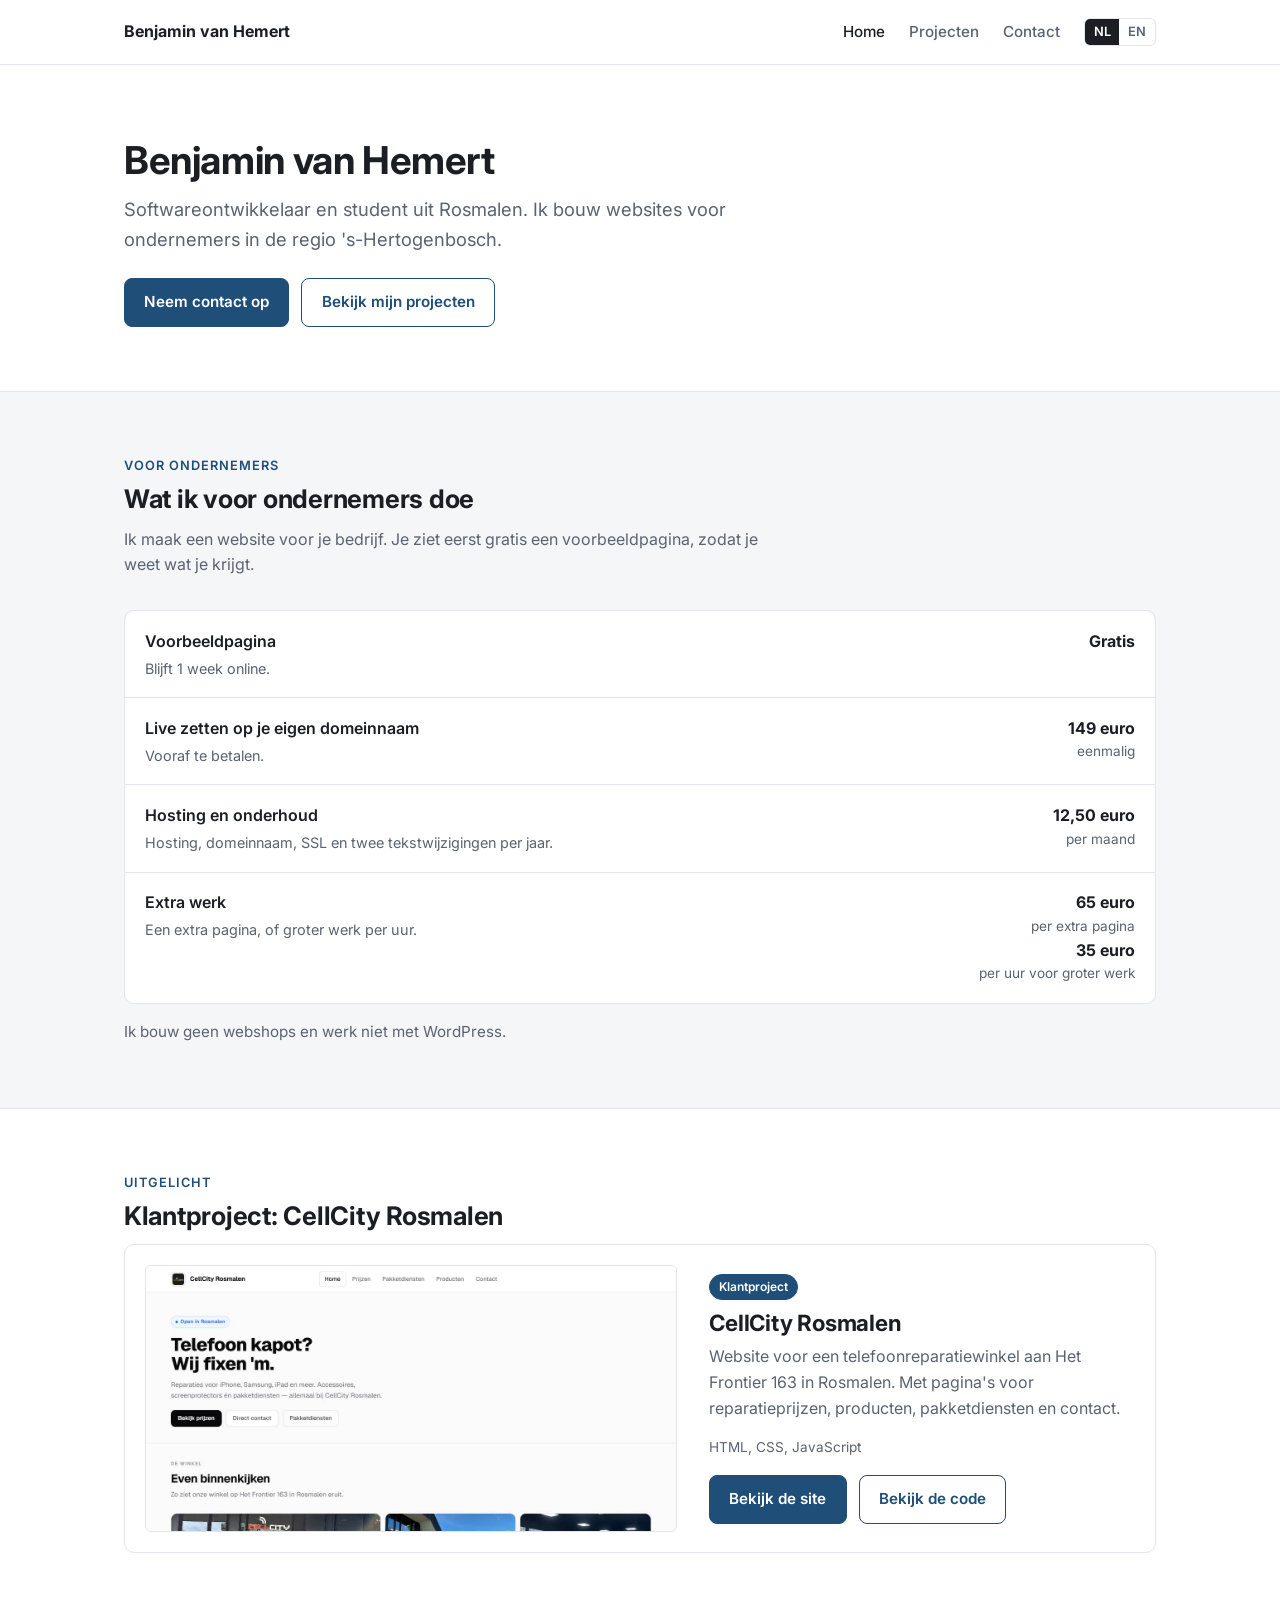
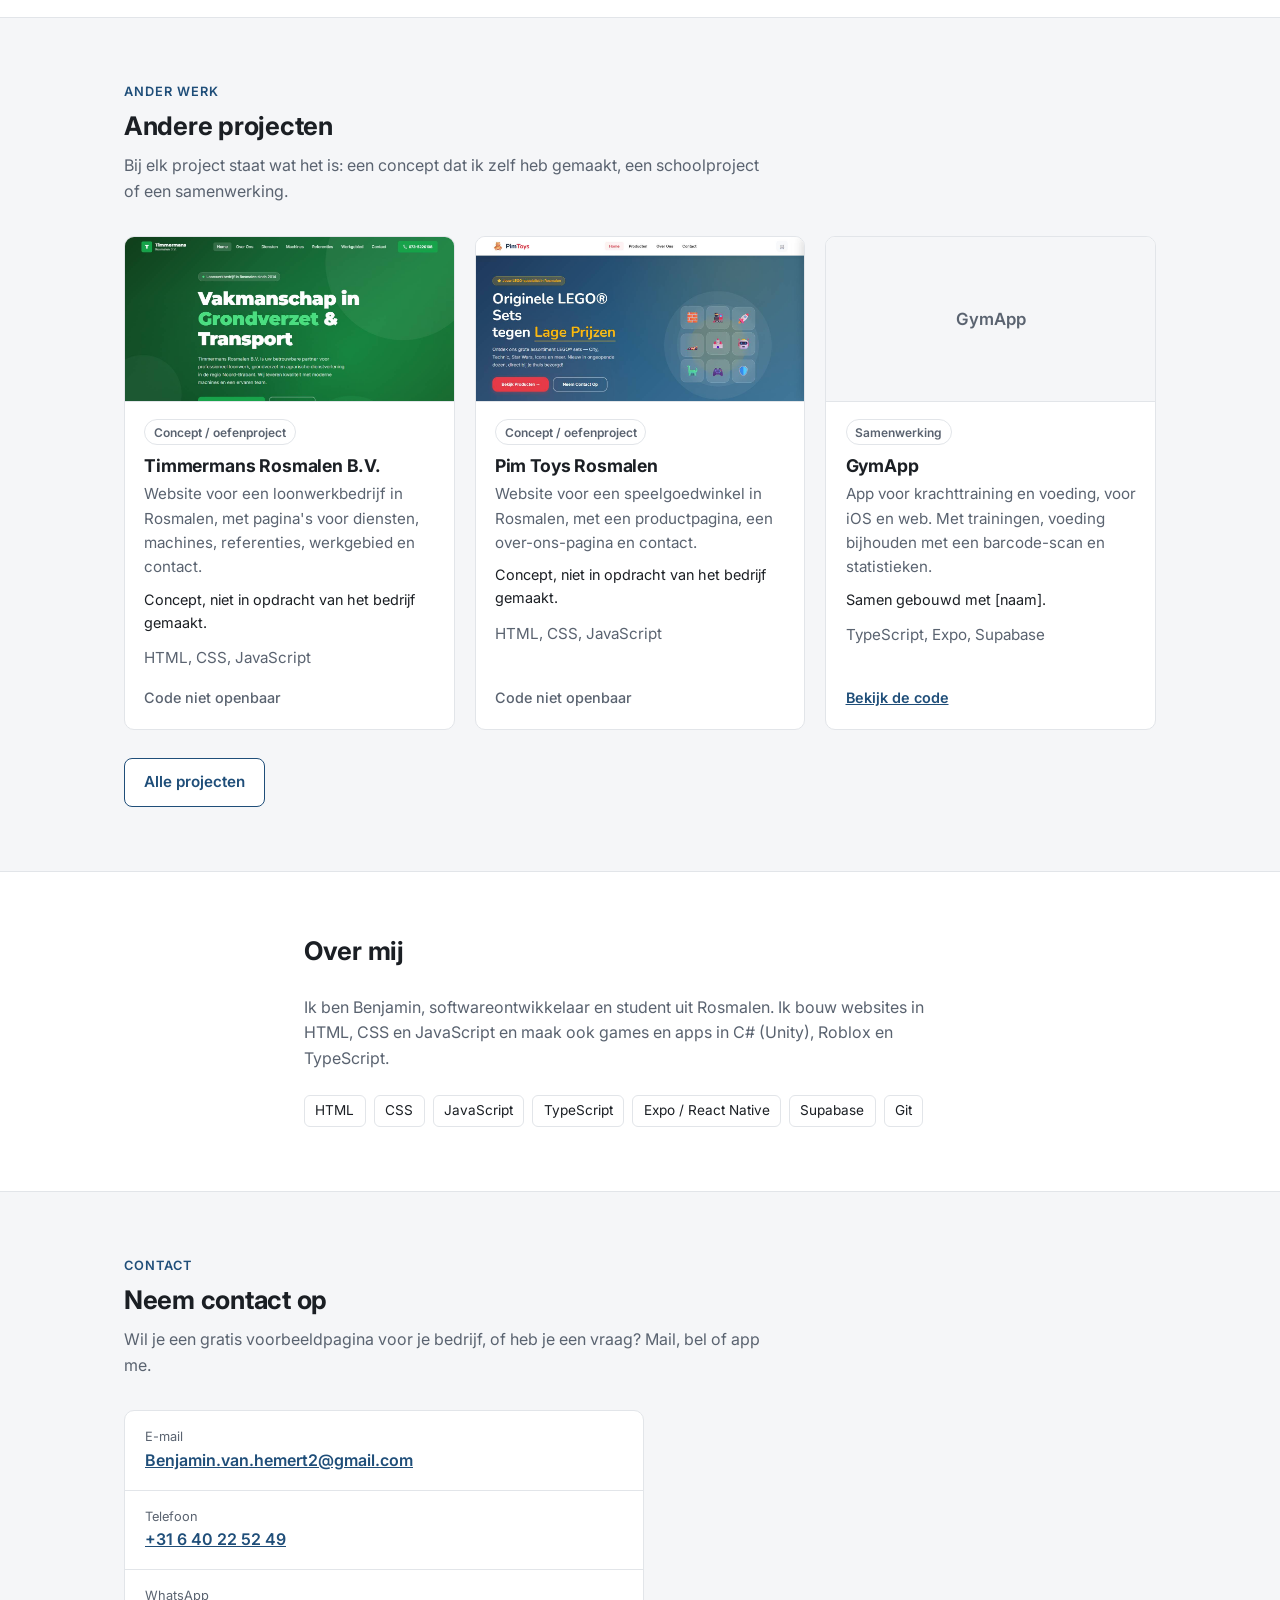
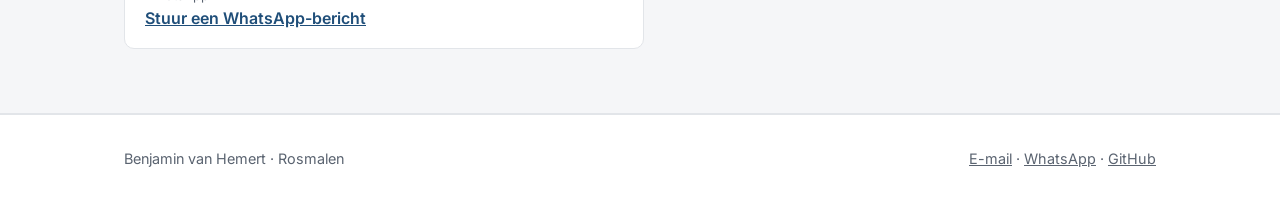
==== commit 55d11f18: "Portfolio herschreven: eerlijke inhoud, tweetalig (NL/EN), rustiger design - Onware of niet te contr" ====
--- a/index.html
+++ b/index.html
@@ -1,196 +1,173 @@
 <!DOCTYPE html>
-<html lang="en">
+<html lang="nl">
 <head>
-<meta charset="UTF-8"><meta name="viewport" content="width=device-width,initial-scale=1.0">
-<title>Benjamin van Hemert | Developer</title>
+<meta charset="UTF-8">
+<meta name="viewport" content="width=device-width, initial-scale=1">
+<title>Benjamin van Hemert | Websites voor ondernemers in Rosmalen en 's-Hertogenbosch</title>
+<link rel="icon" href="data:,">
+<meta name="description" content="Benjamin van Hemert, softwareontwikkelaar en student uit Rosmalen. Ik bouw websites voor ondernemers in de regio 's-Hertogenbosch. Gratis voorbeeldpagina, daarna 149 euro eenmalig.">
+<link rel="alternate" hreflang="nl" href="https://benjamin2eaccount.github.io/Portfolio-123.bvh/">
+<link rel="alternate" hreflang="en" href="https://benjamin2eaccount.github.io/Portfolio-123.bvh/en/">
 <link rel="preconnect" href="https://fonts.googleapis.com">
-<link href="https://fonts.googleapis.com/css2?family=Inter:wght@300;400;500;600;700;800;900&family=JetBrains+Mono:wght@400;700&display=swap" rel="stylesheet">
+<link rel="preconnect" href="https://fonts.gstatic.com" crossorigin>
+<link href="https://fonts.googleapis.com/css2?family=Inter:wght@400;500;600;700&display=swap" rel="stylesheet">
 <link rel="stylesheet" href="style.css">
 </head>
 <body>
 
-<nav id="navbar">
-  <div class="nav-logo">BvH.</div>
-  <ul class="nav-links" id="navLinks">
-    <li><a href="index.html" class="active">Home</a></li>
-    <li><a href="projects.html">Projects</a></li>
-    <li><a href="contact.html" class="nav-cta">Contact</a></li>
-  </ul>
-  <div class="hamburger" id="hamburger" onclick="toggleMenu()"><span></span><span></span><span></span></div>
-</nav>
+<header class="site-header">
+  <nav class="container nav" aria-label="Hoofdmenu">
+    <a href="index.html" class="brand">Benjamin van Hemert</a>
+    <button class="nav-toggle" type="button" aria-expanded="false" aria-controls="navMenu">Menu</button>
+    <ul class="nav-menu" id="navMenu">
+      <li><a href="index.html" aria-current="page">Home</a></li>
+      <li><a href="projects.html">Projecten</a></li>
+      <li><a href="contact.html">Contact</a></li>
+      <li class="lang" aria-label="Taal"><span>NL</span><a href="en/index.html" hreflang="en" lang="en">EN</a></li>
+    </ul>
+  </nav>
+</header>
 
-<!-- HERO -->
-<section id="hero">
-  <div class="hero-content">
-    <div class="hero-avatar-wrap">
-      <img class="hero-avatar" src="Photos/Profile-Picture.jpg" alt="Benjamin van Hemert">
-      <div class="avatar-ring"></div>
-    </div>
-    <div class="hero-badge">Open to Work</div>
-    <h1 class="hero-title">Benjamin<br><span class="name">van Hemert</span></h1>
-    <p class="hero-role">Web Developer &amp; Software Creator</p>
-    <p class="hero-desc">I build professional websites, AI tools, desktop games, and mobile applications. Based in Rosmalen, Netherlands — available for freelance and full-time roles.</p>
-    <div class="hero-btns">
-      <a href="projects.html" class="btn btn-primary">View My Work</a>
-      <a href="contact.html" class="btn btn-outline">Get In Touch</a>
-    </div>
-    <div class="hero-stats">
-      <div class="stat"><div class="stat-n">13+</div><div class="stat-l">Projects</div></div>
-      <div class="stat"><div class="stat-n">6</div><div class="stat-l">Live Sites</div></div>
-      <div class="stat"><div class="stat-n">5</div><div class="stat-l">Apps &amp; Games</div></div>
-    </div>
-  </div>
-</section>
+<main>
 
-<!-- ABOUT -->
-<section id="about-home">
-  <div class="inner">
-    <div class="section-header fade-in">
-      <span class="section-tag">About Me</span>
-      <h2 class="section-title">Developer with <span>Real-World</span> Results</h2>
-    </div>
-    <div class="about-grid">
-      <div class="about-img-wrap fade-in">
-        <div class="about-img-frame"></div>
-        <img class="about-img" src="Photos/Profile-Picture.jpg" alt="Benjamin van Hemert">
-        <div class="about-chip"><div class="about-chip-n">13+</div><div class="about-chip-l">Projects Built</div></div>
-      </div>
-      <div class="about-text fade-in">
-        <h2>Hi, I'm Benjamin —<br>I build things that work.</h2>
-        <p>I'm a self-driven developer from Rosmalen, Netherlands with hands-on experience building websites for real businesses, creating AI automation systems, games, and mobile apps.</p>
-        <p>I care about clean code, good design, and products that actually solve problems. Whether it's a business website, an AI-powered platform, a browser game, or a utility app — I deliver end-to-end.</p>
-        <div class="info-row">
-          <div class="info-pill"><svg width="14" height="14" viewBox="0 0 24 24" fill="none" stroke="currentColor" stroke-width="2"><path d="M21 10c0 7-9 13-9 13s-9-6-9-13a9 9 0 0118 0z"/><circle cx="12" cy="10" r="3"/></svg>Rosmalen, Netherlands</div>
-          <div class="info-pill"><svg width="14" height="14" viewBox="0 0 24 24" fill="none" stroke="currentColor" stroke-width="2"><rect x="2" y="3" width="20" height="14" rx="2"/><path d="M8 21h8M12 17v4"/></svg>Web &amp; Software Dev</div>
-          <div class="info-pill"><svg width="14" height="14" viewBox="0 0 24 24" fill="none" stroke="currentColor" stroke-width="2"><path d="M22 16.92v3a2 2 0 01-2.18 2 19.79 19.79 0 01-8.63-3.07A19.5 19.5 0 013.07 9.81a19.79 19.79 0 01-3.07-8.68A2 2 0 012 1h3a2 2 0 012 1.72c.127.96.361 1.903.7 2.81a2 2 0 01-.45 2.11L6.09 8.91a16 16 0 006 6l1.27-1.27a2 2 0 012.11-.45c.907.339 1.85.573 2.81.7A2 2 0 0122 16.92z"/></svg>+31 6 40 22 52 49</div>
-          <div class="info-pill"><svg width="14" height="14" viewBox="0 0 24 24" fill="none" stroke="currentColor" stroke-width="2"><path d="M4 4h16c1.1 0 2 .9 2 2v12c0 1.1-.9 2-2 2H4c-1.1 0-2-.9-2-2V6c0-1.1.9-2 2-2z"/><polyline points="22,6 12,13 2,6"/></svg>Benjamin.van.hemert2@gmail.com</div>
-        </div>
-        <div class="tags">
-          <span class="tag">HTML5</span><span class="tag">CSS3</span><span class="tag">JavaScript</span><span class="tag">TypeScript</span><span class="tag">Node.js</span><span class="tag">Next.js</span><span class="tag">React</span><span class="tag">React Native</span><span class="tag">Claude AI</span><span class="tag">Canvas API</span><span class="tag">Game Dev</span><span class="tag">Mobile Apps</span>
-        </div>
-        <br>
-        <a href="https://github.com/Benjamin2eaccount" target="_blank" class="btn btn-outline">
-          <svg width="16" height="16" viewBox="0 0 24 24" fill="currentColor"><path d="M12 0C5.37 0 0 5.37 0 12c0 5.31 3.435 9.795 8.205 11.385.6.105.825-.255.825-.57 0-.285-.015-1.23-.015-2.235-3.015.555-3.795-.735-4.035-1.41-.135-.345-.72-1.41-1.23-1.695-.42-.225-1.02-.78-.015-.795.945-.015 1.62.87 1.845 1.23 1.08 1.815 2.805 1.305 3.495.99.105-.78.42-1.305.765-1.605-2.67-.3-5.46-1.335-5.46-5.925 0-1.305.465-2.385 1.23-3.225-.12-.3-.54-1.53.12-3.18 0 0 1.005-.315 3.3 1.23.96-.27 1.98-.405 3-.405s2.04.135 3 .405c2.295-1.56 3.3-1.23 3.3-1.23.66 1.65.24 2.88.12 3.18.765.84 1.23 1.905 1.23 3.225 0 4.605-2.805 5.625-5.475 5.925.435.375.81 1.095.81 2.22 0 1.605-.015 2.895-.015 3.3 0 .315.225.69.825.57A12.02 12.02 0 0024 12c0-6.63-5.37-12-12-12z"/></svg>
-          GitHub Profile
-        </a>
+<section class="hero">
+  <div class="container hero-inner">
+    <div>
+      <h1>Benjamin van Hemert</h1>
+      <p>Softwareontwikkelaar en student uit Rosmalen. Ik bouw websites voor ondernemers in de regio 's-Hertogenbosch.</p>
+      <div class="btn-row">
+        <a href="contact.html" class="btn btn-primary">Neem contact op</a>
+        <a href="projects.html" class="btn btn-secondary">Bekijk mijn projecten</a>
       </div>
     </div>
   </div>
 </section>
 
-<!-- FEATURED PROJECTS -->
-<section id="featured">
-  <div class="inner">
-    <div class="section-header fade-in">
-      <span class="section-tag">Featured Work</span>
-      <h2 class="section-title">Selected <span>Projects</span></h2>
-      <p class="section-desc">A few highlights — see all projects for the full picture.</p>
-    </div>
-    <div class="feat-grid fade-in">
-
-      <!-- Agency AI -->
-      <div class="pcard">
-        <div class="pcard-preview">
-          <div class="agencyai-wrap">
-            <div class="agencyai-icon">🤖</div>
-            <div class="agencyai-name">Agency AI</div>
-            <div class="agencyai-sub">Autonomous Outreach</div>
-            <div class="agencyai-bars">
-              <div class="agencyai-bar"><div class="agencyai-fill" style="--w:82%"></div></div>
-              <div class="agencyai-bar"><div class="agencyai-fill" style="--w:67%"></div></div>
-              <div class="agencyai-bar"><div class="agencyai-fill" style="--w:94%"></div></div>
-            </div>
-            <div class="agencyai-pills">
-              <span class="agencyai-p">Claude AI</span>
-              <span class="agencyai-p">Railway</span>
-              <span class="agencyai-p">Live</span>
-            </div>
-          </div>
-        </div>
-        <div class="pcard-body">
-          <div class="ptags"><span class="ptag ai">Node.js</span><span class="ptag ai">Claude AI</span><span class="ptag ai">Full-Stack</span><span class="ptag app">Live</span></div>
-          <h3 class="ptitle">Agency AI</h3>
-          <p class="pdesc">Autonomous AI outreach system for digital marketing. Automatically finds leads, writes personalized cold emails, sends follow-ups, and manages clients & payments — powered by Claude AI. Deployed on Railway.</p>
-        </div>
-        <div class="pcard-footer">
-          <div class="plinks"><span class="plink dim">Private Repo</span><span class="plink plink-live">&#8599; Railway</span></div>
-          <span class="pplat">Web App</span>
-        </div>
-      </div>
-
-      <!-- Cell City -->
-      <div class="pcard">
-        <div class="pcard-preview" style="background:linear-gradient(135deg,#030d1a,#051528)">
-          <div class="browser-bar"><div class="bd" style="background:#ff5f56"></div><div class="bd" style="background:#ffbd2e"></div><div class="bd" style="background:#27c93f"></div><div class="burl"></div></div>
-          <div class="preview-body"><div class="p-icon">&#128241;</div><div class="p-name" style="color:#38bdf8">CELL CITY</div><div style="display:flex;gap:10px;margin-top:6px;font-size:.6rem;color:rgba(56,189,248,.45);letter-spacing:1px"><span>Products</span><span>Services</span><span>Pricing</span></div><div style="display:flex;gap:5px;margin-top:9px"><div style="width:18px;height:18px;background:rgba(56,189,248,.18);border-radius:4px"></div><div style="width:18px;height:18px;background:rgba(56,189,248,.12);border-radius:4px"></div><div style="width:18px;height:18px;background:rgba(56,189,248,.18);border-radius:4px"></div></div></div>
-        </div>
-        <div class="pcard-body">
-          <div class="ptags"><span class="ptag web">HTML</span><span class="ptag web">CSS</span><span class="ptag web">JavaScript</span><span class="ptag web">Dark Mode</span></div>
-          <h3 class="ptitle">Cell City</h3>
-          <p class="pdesc">Multi-page business website with light/dark theme toggle, dynamic product catalog, pricing tables, and services overview.</p>
-        </div>
-        <div class="pcard-footer">
-          <div class="plinks"><a href="https://github.com/Benjamin2eaccount/Cellcitytest" target="_blank" class="plink">&#128025; Code</a><a href="https://benjamin2eaccount.github.io/Cellcitytest/" target="_blank" class="plink plink-live">&#8599; Live</a></div>
-          <span class="pplat">Web</span>
-        </div>
-      </div>
-
-      <!-- Burnout Prefire -->
-      <div class="pcard">
-        <div class="pcard-preview">
-          <div class="burnout-wrap">
-            <div class="bu-title">Prefire Trainer</div>
-            <div class="phone-shell"><div class="ph-notch"></div><div class="ph-screen"><div class="ph-label">BURNOUT</div><div class="ph-row"></div><div class="ph-row"></div><div class="ph-row"></div><div class="ph-row"></div><div class="ph-row"></div><div class="ph-btn">START</div></div></div>
-          </div>
-        </div>
-        <div class="pcard-body">
-          <div class="ptags"><span class="ptag app">Mobile</span><span class="ptag app">Gaming</span><span class="ptag app">Utility</span></div>
-          <h3 class="ptitle">Burnout Prefire App</h3>
-          <p class="pdesc">Mobile training app for memorizing prefire angles on Burnout (CS-style maps). Gives competitive players an edge by drilling common spots.</p>
-        </div>
-        <div class="pcard-footer"><div class="plinks"><span class="plink dim">Android / iOS</span></div><span class="pplat">Mobile</span></div>
-      </div>
-
-    </div>
-    <div class="view-all-wrap fade-in"><a href="projects.html" class="btn btn-outline">View All 13 Projects &rarr;</a></div>
+<section class="section section-alt" id="diensten">
+  <div class="container">
+    <span class="eyebrow">Voor ondernemers</span>
+    <h2>Wat ik voor ondernemers doe</h2>
+    <p class="section-intro">Ik maak een website voor je bedrijf. Je ziet eerst gratis een voorbeeldpagina, zodat je weet wat je krijgt.</p>
+    <ul class="prices">
+      <li>
+        <span class="what">Voorbeeldpagina<small>Blijft 1 week online.</small></span>
+        <span class="price">Gratis</span>
+      </li>
+      <li>
+        <span class="what">Live zetten op je eigen domeinnaam<small>Vooraf te betalen.</small></span>
+        <span class="price">149 euro<small>eenmalig</small></span>
+      </li>
+      <li>
+        <span class="what">Hosting en onderhoud<small>Hosting, domeinnaam, SSL en twee tekstwijzigingen per jaar.</small></span>
+        <span class="price">12,50 euro<small>per maand</small></span>
+      </li>
+      <li>
+        <span class="what">Extra werk<small>Een extra pagina, of groter werk per uur.</small></span>
+        <span class="price">65 euro<small>per extra pagina</small>35 euro<small>per uur voor groter werk</small></span>
+      </li>
+    </ul>
+    <p class="note">Ik bouw geen webshops en werk niet met WordPress.</p>
   </div>
 </section>
 
-<!-- SKILLS -->
-<section id="skills-home">
-  <div class="inner">
-    <div class="section-header fade-in">
-      <span class="section-tag">Skills</span>
-      <h2 class="section-title">What I <span>Work With</span></h2>
-    </div>
-    <div class="skills-grid fade-in">
-      <div class="skill-card">
-        <div class="skill-head"><div class="skill-ic"><svg width="18" height="18" viewBox="0 0 24 24" fill="none" stroke="#6366f1" stroke-width="2"><rect x="2" y="3" width="20" height="14" rx="2"/><path d="M8 21h8M12 17v4"/></svg></div><div class="skill-nm">Frontend</div></div>
-        <div class="skill-items"><span class="skill-it">HTML5</span><span class="skill-it">CSS3</span><span class="skill-it">JavaScript</span><span class="skill-it">Responsive Design</span><span class="skill-it">Animations</span></div>
-      </div>
-      <div class="skill-card">
-        <div class="skill-head"><div class="skill-ic"><svg width="18" height="18" viewBox="0 0 24 24" fill="none" stroke="#6366f1" stroke-width="2"><polyline points="16 18 22 12 16 6"/><polyline points="8 6 2 12 8 18"/></svg></div><div class="skill-nm">Backend &amp; Tools</div></div>
-        <div class="skill-items"><span class="skill-it">TypeScript</span><span class="skill-it">Node.js</span><span class="skill-it">Next.js</span><span class="skill-it">React</span><span class="skill-it">Express</span><span class="skill-it">Git</span><span class="skill-it">GitHub</span></div>
-      </div>
-      <div class="skill-card">
-        <div class="skill-head"><div class="skill-ic" style="background:rgba(99,102,241,.08);border-color:rgba(99,102,241,.14)"><svg width="18" height="18" viewBox="0 0 24 24" fill="none" stroke="#6366f1" stroke-width="2"><circle cx="12" cy="12" r="10"/><path d="M12 8v4l3 3"/></svg></div><div class="skill-nm">AI &amp; Automation</div></div>
-        <div class="skill-items"><span class="skill-it">Claude AI</span><span class="skill-it">Prompt Engineering</span><span class="skill-it">Nodemailer</span><span class="skill-it">Cron Jobs</span><span class="skill-it">Stripe</span></div>
-      </div>
-      <div class="skill-card">
-        <div class="skill-head"><div class="skill-ic" style="background:rgba(239,68,68,.07);border-color:rgba(239,68,68,.12)"><svg width="18" height="18" viewBox="0 0 24 24" fill="none" stroke="#ef4444" stroke-width="2"><rect x="2" y="3" width="20" height="14" rx="2"/><path d="M8 21h8M12 17v4"/></svg></div><div class="skill-nm">Game Dev</div></div>
-        <div class="skill-items"><span class="skill-it">Canvas API</span><span class="skill-it">Game Physics</span><span class="skill-it">Collision Detection</span><span class="skill-it">2D Games</span></div>
-      </div>
-      <div class="skill-card">
-        <div class="skill-head"><div class="skill-ic" style="background:rgba(14,165,233,.07);border-color:rgba(14,165,233,.12)"><svg width="18" height="18" viewBox="0 0 24 24" fill="none" stroke="#0ea5e9" stroke-width="2"><rect x="5" y="2" width="14" height="20" rx="2"/><path d="M12 18h.01"/></svg></div><div class="skill-nm">Mobile Dev</div></div>
-        <div class="skill-items"><span class="skill-it">React Native</span><span class="skill-it">Expo</span><span class="skill-it">Mobile UI/UX</span><span class="skill-it">Cross-Platform</span></div>
+<section class="section" id="klantproject">
+  <div class="container">
+    <span class="eyebrow">Uitgelicht</span>
+    <h2>Klantproject: CellCity Rosmalen</h2>
+    <div class="featured">
+      <img src="Photos/cellcity.jpg" alt="Screenshot van de homepage van CellCity Rosmalen" width="1280" height="640" loading="lazy">
+      <div>
+        <span class="label label-client">Klantproject</span>
+        <h3>CellCity Rosmalen</h3>
+        <p>Website voor een telefoonreparatiewinkel aan Het Frontier 163 in Rosmalen. Met pagina's voor reparatieprijzen, producten, pakketdiensten en contact.</p>
+        <p class="tech">HTML, CSS, JavaScript</p>
+        <div class="btn-row">
+          <a href="https://benjamin2eaccount.github.io/CellcityRosmalen/" class="btn btn-primary" target="_blank" rel="noopener">Bekijk de site</a>
+          <a href="https://github.com/Benjamin2eaccount/CellcityRosmalen" class="btn btn-secondary" target="_blank" rel="noopener">Bekijk de code</a>
+        </div>
       </div>
     </div>
   </div>
 </section>
 
-<footer>
-  <p>Benjamin van Hemert &nbsp;&middot;&nbsp; <span>Web &amp; Software Developer</span> &nbsp;&middot;&nbsp; Rosmalen, NL</p>
-  <p class="footer-sub"><a href="mailto:Benjamin.van.hemert2@gmail.com">Benjamin.van.hemert2@gmail.com</a> &nbsp;&middot;&nbsp; <a href="https://github.com/Benjamin2eaccount" target="_blank">GitHub</a></p>
+<section class="section section-alt" id="projecten">
+  <div class="container">
+    <span class="eyebrow">Ander werk</span>
+    <h2>Andere projecten</h2>
+    <p class="section-intro">Bij elk project staat wat het is: een concept dat ik zelf heb gemaakt, een schoolproject of een samenwerking.</p>
+    <div class="cards">
+
+      <article class="card">
+        <img src="Photos/timmermans.jpg" alt="Screenshot van de conceptwebsite voor Timmermans Rosmalen B.V." width="1280" height="640" loading="lazy">
+        <div class="card-body">
+          <span class="label">Concept / oefenproject</span>
+          <h3>Timmermans Rosmalen B.V.</h3>
+          <p>Website voor een loonwerkbedrijf in Rosmalen, met pagina's voor diensten, machines, referenties, werkgebied en contact.</p>
+          <p class="note-line">Concept, niet in opdracht van het bedrijf gemaakt.</p>
+          <p class="tech">HTML, CSS, JavaScript</p>
+          <div class="links"><span class="off">Code niet openbaar</span></div>
+        </div>
+      </article>
+
+      <article class="card">
+        <img src="Photos/pimtoys.jpg" alt="Screenshot van de conceptwebsite voor Pim Toys Rosmalen" width="1280" height="640" loading="lazy">
+        <div class="card-body">
+          <span class="label">Concept / oefenproject</span>
+          <h3>Pim Toys Rosmalen</h3>
+          <p>Website voor een speelgoedwinkel in Rosmalen, met een productpagina, een over-ons-pagina en contact.</p>
+          <p class="note-line">Concept, niet in opdracht van het bedrijf gemaakt.</p>
+          <p class="tech">HTML, CSS, JavaScript</p>
+          <div class="links"><span class="off">Code niet openbaar</span></div>
+        </div>
+      </article>
+
+      <article class="card">
+        <div class="shot-placeholder">GymApp</div>
+        <div class="card-body">
+          <span class="label">Samenwerking</span>
+          <h3>GymApp</h3>
+          <p>App voor krachttraining en voeding, voor iOS en web. Met trainingen, voeding bijhouden met een barcode-scan en statistieken.</p>
+          <p class="note-line">Samen gebouwd met [naam].</p>
+          <p class="tech">TypeScript, Expo, Supabase</p>
+          <div class="links"><a href="https://github.com/altijdbezig/gymapp" target="_blank" rel="noopener">Bekijk de code</a></div>
+        </div>
+      </article>
+
+    </div>
+    <p class="more"><a href="projects.html" class="btn btn-secondary">Alle projecten</a></p>
+  </div>
+</section>
+
+<section class="section" id="over-mij">
+  <div class="container about">
+    <h2>Over mij</h2>
+    <p>Ik ben Benjamin, softwareontwikkelaar en student uit Rosmalen. Ik bouw websites in HTML, CSS en JavaScript en maak ook games en apps in C# (Unity), Roblox en TypeScript.</p>
+    <ul class="skills" aria-label="Talen en tools in mijn openbare code">
+      <li>HTML</li><li>CSS</li><li>JavaScript</li><li>TypeScript</li><li>Expo / React Native</li><li>Supabase</li><li>Git</li>
+    </ul>
+  </div>
+</section>
+
+<section class="section section-alt" id="contact">
+  <div class="container">
+    <span class="eyebrow">Contact</span>
+    <h2>Neem contact op</h2>
+    <p class="section-intro">Wil je een gratis voorbeeldpagina voor je bedrijf, of heb je een vraag? Mail, bel of app me.</p>
+    <ul class="contact-list" style="max-width:520px">
+      <li><span class="k">E-mail</span><a href="mailto:Benjamin.van.hemert2@gmail.com">Benjamin.van.hemert2@gmail.com</a></li>
+      <li><span class="k">Telefoon</span><a href="tel:+31640225249">+31 6 40 22 52 49</a></li>
+      <li><span class="k">WhatsApp</span><a href="https://wa.me/31640225249" target="_blank" rel="noopener">Stuur een WhatsApp-bericht</a></li>
+    </ul>
+  </div>
+</section>
+
+</main>
+
+<footer class="site-footer">
+  <div class="container">
+    <span>Benjamin van Hemert · Rosmalen</span>
+    <span><a href="mailto:Benjamin.van.hemert2@gmail.com">E-mail</a> · <a href="https://wa.me/31640225249" target="_blank" rel="noopener">WhatsApp</a> · <a href="https://github.com/Benjamin2eaccount" target="_blank" rel="noopener">GitHub</a></span>
+  </div>
 </footer>
 
 <script src="script.js"></script>
--- a/style.css
+++ b/style.css
@@ -1,279 +1,187 @@
-:root{--bg:#fff;--bg2:#f8fafc;--bg3:#f1f5f9;--card:#fff;--border:#e2e8f0;--a1:#6366f1;--a2:#22d3ee;--txt:#0f172a;--txt2:#64748b;--txt3:#94a3b8;--grad:linear-gradient(135deg,#6366f1,#22d3ee);--shadow:0 1px 3px rgba(0,0,0,.06),0 4px 16px rgba(0,0,0,.04);--shadow-md:0 4px 12px rgba(0,0,0,.08),0 1px 4px rgba(0,0,0,.04);--shadow-lg:0 16px 48px rgba(0,0,0,.1),0 4px 12px rgba(0,0,0,.06);--nav:68px;--r:14px}
-*,*::before,*::after{margin:0;padding:0;box-sizing:border-box}
-html{scroll-behavior:smooth}
-body{font-family:'Inter',sans-serif;background:var(--bg);color:var(--txt);overflow-x:hidden;line-height:1.6}
-body::before{content:'';position:fixed;top:0;left:0;right:0;height:3px;background:var(--grad);z-index:9999}
-a{text-decoration:none;color:inherit}
-img{display:block}
+/* Benjamin van Hemert — Portfolio */
+
+:root {
+  --bg: #ffffff;
+  --bg-alt: #f5f6f8;
+  --text: #1b1f24;
+  --muted: #5a6370;
+  --border: #e2e5e9;
+  --accent: #1f4e79;
+  --accent-dark: #173b5c;
+  --accent-soft: #e9eff5;
+  --radius: 10px;
+  --max: 1080px;
+}
+
+*, *::before, *::after { box-sizing: border-box; margin: 0; padding: 0; }
+html { -webkit-text-size-adjust: 100%; }
+body {
+  font-family: 'Inter', system-ui, -apple-system, 'Segoe UI', Roboto, sans-serif;
+  font-size: 1rem;
+  line-height: 1.6;
+  color: var(--text);
+  background: var(--bg);
+  overflow-x: hidden;
+}
+img { display: block; max-width: 100%; height: auto; }
+a { color: var(--accent); }
+a:hover { color: var(--accent-dark); }
+h1, h2, h3 { line-height: 1.2; font-weight: 700; letter-spacing: -.01em; }
+
+.container { width: 100%; max-width: var(--max); margin: 0 auto; padding: 0 16px; }
+@media (min-width: 640px) { .container { padding: 0 24px; } }
 
 /* NAV */
-nav{position:fixed;top:0;left:0;right:0;height:var(--nav);display:flex;align-items:center;justify-content:space-between;padding:0 7%;z-index:1000;background:rgba(255,255,255,.95);backdrop-filter:blur(20px);-webkit-backdrop-filter:blur(20px);border-bottom:1px solid var(--border);transition:box-shadow .3s}
-nav.scrolled{box-shadow:0 4px 24px rgba(0,0,0,.07)}
-.nav-logo{font-size:1.25rem;font-weight:900;letter-spacing:-.5px;background:var(--grad);-webkit-background-clip:text;-webkit-text-fill-color:transparent}
-.nav-links{display:flex;gap:2rem;list-style:none;align-items:center}
-.nav-links a{color:var(--txt2);font-size:.85rem;font-weight:500;transition:color .2s;letter-spacing:.3px;position:relative;padding-bottom:2px}
-.nav-links a::after{content:'';position:absolute;bottom:0;left:0;right:0;height:1.5px;background:var(--grad);border-radius:2px;transform:scaleX(0);transform-origin:left;transition:transform .25s}
-.nav-links a:hover,.nav-links a.active{color:var(--txt)}
-.nav-links a:hover::after,.nav-links a.active::after{transform:scaleX(1)}
-.nav-cta{padding:.44rem 1.2rem;border-radius:8px;background:var(--grad);color:#fff!important;font-weight:700!important;-webkit-text-fill-color:#fff!important}
-.nav-cta::after{display:none!important}
-.hamburger{display:none;flex-direction:column;gap:5px;cursor:pointer;padding:4px}
-.hamburger span{display:block;width:22px;height:2px;background:var(--txt2);border-radius:2px;transition:all .3s}
+.site-header {
+  position: sticky; top: 0; z-index: 10;
+  background: rgba(255,255,255,.96);
+  border-bottom: 1px solid var(--border);
+}
+.nav { display: flex; align-items: center; justify-content: space-between; height: 64px; gap: 1rem; }
+.brand { font-weight: 700; color: var(--text); text-decoration: none; white-space: nowrap; }
+.brand:hover { color: var(--text); }
+.nav-menu { display: flex; align-items: center; gap: 1.5rem; list-style: none; }
+.nav-menu a { color: var(--muted); text-decoration: none; font-size: .95rem; font-weight: 500; }
+.nav-menu a:hover, .nav-menu a[aria-current="page"] { color: var(--text); }
+.lang { display: flex; border: 1px solid var(--border); border-radius: 6px; overflow: hidden; }
+.lang a, .lang span { padding: .2rem .55rem; font-size: .8rem; font-weight: 600; }
+.lang span { background: var(--text); color: #fff; }
+.nav-toggle {
+  display: none; background: none; border: 1px solid var(--border); border-radius: 6px;
+  padding: .4rem .7rem; font: inherit; font-size: .9rem; color: var(--text); cursor: pointer;
+}
+
+@media (max-width: 720px) {
+  .nav-toggle { display: block; }
+  .nav-menu {
+    display: none; position: absolute; top: 64px; left: 0; right: 0;
+    flex-direction: column; align-items: flex-start; gap: 0;
+    background: #fff; border-bottom: 1px solid var(--border); padding: .5rem 16px 1rem;
+  }
+  .nav-menu.open { display: flex; }
+  .nav-menu li { width: 100%; }
+  .nav-menu > li > a { display: block; padding: .7rem 0; font-size: 1rem; }
+  .nav-menu .lang { margin-top: .5rem; display: inline-flex; }
+}
 
 /* BUTTONS */
-.btn{display:inline-flex;align-items:center;gap:.5rem;padding:.76rem 1.7rem;border-radius:10px;font-size:.88rem;font-weight:700;cursor:pointer;transition:all .25s;border:none;letter-spacing:.2px}
-.btn-primary{background:var(--grad);color:#fff;box-shadow:0 4px 20px rgba(99,102,241,.22)}
-.btn-primary:hover{opacity:.92;transform:translateY(-2px);box-shadow:0 8px 30px rgba(99,102,241,.32)}
-.btn-outline{background:#fff;color:var(--txt);border:1.5px solid var(--border)}
-.btn-outline:hover{border-color:var(--a1);background:rgba(99,102,241,.05);transform:translateY(-2px);color:var(--a1)}
-.btn-full{width:100%;justify-content:center}
+.btn {
+  display: inline-block; padding: .7rem 1.2rem; border-radius: 8px;
+  font-weight: 600; font-size: .95rem; text-decoration: none; text-align: center;
+  border: 1px solid var(--accent); cursor: pointer; font-family: inherit;
+}
+.btn-primary { background: var(--accent); color: #fff; }
+.btn-primary:hover { background: var(--accent-dark); border-color: var(--accent-dark); color: #fff; }
+.btn-secondary { background: #fff; color: var(--accent); }
+.btn-secondary:hover { background: var(--accent-soft); }
+.btn-row { display: flex; flex-wrap: wrap; gap: .75rem; }
+
+/* SECTIONS */
+.section { padding: 4rem 0; }
+.section-alt { background: var(--bg-alt); border-top: 1px solid var(--border); border-bottom: 1px solid var(--border); }
+.section h2 { font-size: 1.6rem; margin-bottom: .75rem; }
+.section-intro { color: var(--muted); max-width: 640px; margin-bottom: 2rem; }
+.eyebrow { display: block; font-size: .8rem; font-weight: 600; text-transform: uppercase; letter-spacing: .08em; color: var(--accent); margin-bottom: .5rem; }
+@media (max-width: 640px) { .section { padding: 3rem 0; } .section h2 { font-size: 1.4rem; } }
 
 /* HERO */
-#hero{min-height:100vh;display:flex;align-items:center;justify-content:center;position:relative;padding:calc(var(--nav) + 60px) 7% 80px;overflow:hidden;background:var(--bg2)}
-#hero::before{content:'';position:absolute;top:-80px;right:-80px;width:600px;height:600px;background:radial-gradient(ellipse at center,rgba(99,102,241,.1) 0%,transparent 65%);border-radius:50%;pointer-events:none}
-#hero::after{content:'';position:absolute;bottom:-60px;left:-60px;width:400px;height:400px;background:radial-gradient(ellipse at center,rgba(34,211,238,.08) 0%,transparent 65%);border-radius:50%;pointer-events:none}
-.hero-content{z-index:1;max-width:800px;width:100%}
-.hero-badge{display:inline-flex;align-items:center;gap:.5rem;background:rgba(99,102,241,.08);border:1px solid rgba(99,102,241,.2);color:var(--a1);padding:.36rem 1rem;border-radius:50px;font-size:.73rem;font-weight:600;letter-spacing:.9px;text-transform:uppercase;margin-bottom:1.8rem}
-.hero-badge::before{content:'';width:7px;height:7px;border-radius:50%;background:#22c55e;display:block;animation:blink 2s infinite}
-@keyframes blink{0%,100%{opacity:1;box-shadow:0 0 6px rgba(34,197,94,.8)}50%{opacity:.3;box-shadow:none}}
-.hero-title{font-size:clamp(2.6rem,6vw,4.8rem);font-weight:900;letter-spacing:-2.5px;line-height:1.06;margin-bottom:.6rem;color:var(--txt)}
-.hero-title .name{background:var(--grad);-webkit-background-clip:text;-webkit-text-fill-color:transparent}
-.hero-role{font-size:clamp(1rem,2.2vw,1.35rem);color:var(--txt2);font-weight:400;margin-bottom:1.3rem}
-.hero-desc{font-size:.95rem;color:var(--txt2);max-width:520px;line-height:1.82;margin-bottom:2.2rem}
-.hero-btns{display:flex;gap:1rem;flex-wrap:wrap;margin-bottom:3.2rem}
-.hero-stats{display:flex;gap:2.8rem;padding-top:2.5rem;border-top:1px solid var(--border)}
-.stat-n{font-size:1.9rem;font-weight:900;background:var(--grad);-webkit-background-clip:text;-webkit-text-fill-color:transparent;line-height:1}
-.stat-l{font-size:.71rem;color:var(--txt2);letter-spacing:.5px;margin-top:3px}
+.hero { padding: 4.5rem 0 4rem; }
+.hero-inner { display: flex; align-items: center; gap: 2rem; }
+.hero h1 { font-size: 2.4rem; margin-bottom: .75rem; }
+.hero p { font-size: 1.15rem; color: var(--muted); max-width: 620px; margin-bottom: 1.5rem; }
+@media (max-width: 640px) {
+  .hero { padding: 3rem 0; }
+  .hero-inner { flex-direction: column; align-items: flex-start; gap: 1.25rem; }
+  .hero h1 { font-size: 1.9rem; }
+  .hero p { font-size: 1.05rem; }
+}
 
-/* AVATAR */
-.hero-avatar-wrap{position:relative;display:inline-block;margin-bottom:2.2rem}
-.hero-avatar{width:96px;height:96px;border-radius:50%;object-fit:cover;border:3px solid transparent;background:linear-gradient(var(--bg2),var(--bg2)) padding-box,var(--grad) border-box;box-shadow:0 4px 20px rgba(99,102,241,.15)}
-.avatar-ring{position:absolute;inset:-10px;border-radius:50%;border:1.5px dashed rgba(99,102,241,.3);animation:spin 22s linear infinite}
-@keyframes spin{to{transform:rotate(360deg)}}
+.page-head { padding-top: 3.5rem; padding-bottom: 1rem; }
+.page-head h1 { font-size: 2.1rem; margin-bottom: .75rem; }
+.page-head p { color: var(--muted); max-width: 680px; }
+@media (max-width: 640px) { .page-head { padding-top: 2.5rem; padding-bottom: .5rem; } .page-head h1 { font-size: 1.7rem; } }
 
-/* SECTION COMMONS */
-section{padding:96px 7%}
-.section-header{text-align:center;margin-bottom:4rem}
-.section-tag{display:block;font-size:.68rem;font-weight:700;letter-spacing:2.5px;text-transform:uppercase;color:var(--a1);margin-bottom:.7rem}
-.section-title{font-size:clamp(1.8rem,3.8vw,2.7rem);font-weight:900;letter-spacing:-1.2px;line-height:1.12;color:var(--txt)}
-.section-title span{background:var(--grad);-webkit-background-clip:text;-webkit-text-fill-color:transparent}
-.section-desc{color:var(--txt2);max-width:500px;margin:1rem auto 0;font-size:.9rem}
-.inner{max-width:1140px;margin:0 auto}
+/* PRICES */
+.prices { list-style: none; border: 1px solid var(--border); border-radius: var(--radius); background: #fff; }
+.prices li { display: flex; justify-content: space-between; gap: 1.5rem; padding: 1.1rem 1.25rem; border-top: 1px solid var(--border); }
+.prices li:first-child { border-top: 0; }
+.prices .what { font-weight: 600; }
+.prices .what small { display: block; font-weight: 400; color: var(--muted); font-size: .9rem; margin-top: .15rem; }
+.prices .price { font-weight: 700; white-space: nowrap; text-align: right; }
+.prices .price small { display: block; font-weight: 400; color: var(--muted); font-size: .85rem; }
+.note { margin-top: 1rem; color: var(--muted); font-size: .95rem; }
+@media (max-width: 560px) {
+  .prices li { flex-direction: column; gap: .35rem; }
+  .prices .price { text-align: left; white-space: normal; }
+}
+
+/* LABELS */
+.label {
+  align-self: flex-start;
+  display: inline-block; font-size: .75rem; font-weight: 600; padding: .15rem .55rem;
+  border-radius: 999px; border: 1px solid var(--border); color: var(--muted); background: #fff;
+}
+.label-client { background: var(--accent); border-color: var(--accent); color: #fff; }
+
+/* FEATURED */
+.featured { display: grid; grid-template-columns: 1.25fr 1fr; gap: 2rem; align-items: center;
+  border: 1px solid var(--border); border-radius: var(--radius); background: #fff; padding: 1.25rem; }
+.featured img { border-radius: 6px; border: 1px solid var(--border); width: 100%; }
+.featured h3 { font-size: 1.4rem; margin: .6rem 0 .5rem; }
+.featured p { color: var(--muted); margin-bottom: 1rem; }
+@media (max-width: 800px) { .featured { grid-template-columns: 1fr; gap: 1.25rem; } }
+
+/* CARDS */
+.cards { display: grid; grid-template-columns: repeat(auto-fill, minmax(280px, 1fr)); gap: 1.25rem; }
+.card { display: flex; flex-direction: column; border: 1px solid var(--border); border-radius: var(--radius); background: #fff; overflow: hidden; }
+.card img, .card .shot-placeholder { aspect-ratio: 2 / 1; width: 100%; object-fit: cover; object-position: top; border-bottom: 1px solid var(--border); }
+.shot-placeholder {
+  display: flex; align-items: center; justify-content: center; padding: 1rem;
+  background: var(--bg-alt); color: var(--muted); font-weight: 600; font-size: 1.05rem; text-align: center;
+}
+.card-body { padding: 1.1rem 1.2rem 1.25rem; display: flex; flex-direction: column; flex: 1; }
+.card h3 { font-size: 1.1rem; margin: .6rem 0 .4rem; }
+.card p { color: var(--muted); font-size: .95rem; }
+.card .note-line { font-size: .9rem; color: var(--text); margin-top: .5rem; }
+.tech { font-size: .85rem; color: var(--muted); margin-top: .75rem; }
+.links { display: flex; flex-wrap: wrap; gap: 1rem; margin-top: auto; padding-top: 1rem; font-size: .9rem; font-weight: 600; }
+.links .off { color: var(--muted); font-weight: 500; }
+
+.group { margin-top: 3rem; }
+.group:first-child { margin-top: 0; }
+.group h2 { font-size: 1.25rem; padding-bottom: .6rem; margin-bottom: 1.25rem; border-bottom: 1px solid var(--border); }
+.more { margin-top: 1.75rem; }
 
 /* ABOUT */
-#about-home{background:var(--bg2)}
-.about-grid{display:grid;grid-template-columns:340px 1fr;gap:5rem;align-items:center}
-.about-img-wrap{position:relative;max-width:340px}
-.about-img-frame{position:absolute;inset:-2px;border-radius:22px;background:var(--grad);z-index:0}
-.about-img{position:relative;width:100%;border-radius:20px;object-fit:cover;z-index:1}
-.about-chip{position:absolute;bottom:-20px;right:-20px;z-index:2;background:#fff;border:1px solid var(--border);border-radius:14px;padding:1rem 1.3rem;box-shadow:var(--shadow-md)}
-.about-chip-n{font-size:1.7rem;font-weight:900;background:var(--grad);-webkit-background-clip:text;-webkit-text-fill-color:transparent;line-height:1}
-.about-chip-l{font-size:.68rem;color:var(--txt2)}
-.about-text h2{font-size:1.65rem;font-weight:800;letter-spacing:-.5px;margin-bottom:1rem;color:var(--txt)}
-.about-text p{color:var(--txt2);font-size:.9rem;line-height:1.85;margin-bottom:.9rem}
-.info-row{display:flex;flex-wrap:wrap;gap:.6rem .5rem;margin:1.3rem 0}
-.info-pill{display:flex;align-items:center;gap:.45rem;padding:.32rem .8rem;background:#fff;border:1.5px solid var(--border);border-radius:8px;font-size:.78rem;color:var(--txt2);box-shadow:var(--shadow)}
-.info-pill svg{flex-shrink:0;color:var(--a1)}
-.tags{display:flex;flex-wrap:wrap;gap:.4rem;margin:1rem 0}
-.tag{padding:.25rem .68rem;background:rgba(99,102,241,.07);border:1px solid rgba(99,102,241,.16);border-radius:6px;font-size:.73rem;color:var(--a1);font-weight:500}
+.about { display: grid; grid-template-columns: 1fr; gap: 1rem; max-width: 720px; }
+.about p { color: var(--muted); }
+.skills { display: flex; flex-wrap: wrap; gap: .5rem; list-style: none; margin-top: .5rem; }
+.skills li { font-size: .85rem; padding: .25rem .65rem; border: 1px solid var(--border); border-radius: 6px; background: #fff; }
 
-/* FEATURED PROJECTS */
-#featured{background:var(--bg)}
-.feat-grid{display:grid;grid-template-columns:repeat(auto-fill,minmax(320px,1fr));gap:1.4rem}
-.view-all-wrap{text-align:center;margin-top:2.8rem}
+/* CONTACT */
+.contact-grid { display: grid; grid-template-columns: 1fr 1.2fr; gap: 2.5rem; align-items: start; }
+@media (max-width: 800px) { .contact-grid { grid-template-columns: 1fr; gap: 2rem; } }
+.contact-list { list-style: none; border: 1px solid var(--border); border-radius: var(--radius); background: #fff; }
+.contact-list li { padding: 1rem 1.25rem; border-top: 1px solid var(--border); }
+.contact-list li:first-child { border-top: 0; }
+.contact-list .k { display: block; font-size: .8rem; color: var(--muted); }
+.contact-list a, .contact-list .v { font-weight: 600; word-break: break-word; }
 
-/* PROJECT CARD */
-.pcard{background:var(--card);border:1px solid var(--border);border-radius:var(--r);overflow:hidden;transition:transform .3s,border-color .3s,box-shadow .3s;display:flex;flex-direction:column;position:relative;box-shadow:var(--shadow)}
-.pcard:hover{transform:translateY(-6px);border-color:rgba(99,102,241,.28);box-shadow:var(--shadow-lg)}
-.pcard-preview{width:100%;height:196px;position:relative;overflow:hidden;flex-shrink:0}
-.browser-bar{position:absolute;top:0;left:0;right:0;height:26px;background:rgba(0,0,0,.65);display:flex;align-items:center;padding:0 10px;gap:5px;z-index:2}
-.bd{width:8px;height:8px;border-radius:50%}
-.burl{flex:1;height:11px;background:rgba(255,255,255,.08);border-radius:6px;margin-left:8px}
-.preview-body{position:absolute;inset:26px 0 0;display:flex;flex-direction:column;align-items:center;justify-content:center;gap:5px;padding:10px}
-.p-icon{font-size:2.1rem;line-height:1}
-.p-name{font-size:.82rem;font-weight:800;letter-spacing:1.5px;text-transform:uppercase}
-.p-sub{font-size:.58rem;letter-spacing:2px;text-transform:uppercase;opacity:.5}
-.p-nav{display:flex;gap:7px;margin-top:8px}
-.p-nav-i{width:40px;height:5px;border-radius:3px;opacity:.4}
-
-/* pong */
-.pong-wrap{position:absolute;inset:0;background:#000;display:flex;flex-direction:column;align-items:center;justify-content:center;gap:10px}
-.pong-score-row{display:flex;align-items:center;gap:16px;font-family:'JetBrains Mono',monospace;font-size:1.5rem;font-weight:700;color:#fff}
-.pong-vs{font-size:.6rem;color:rgba(255,255,255,.3);letter-spacing:2px}
-.pong-court{position:relative;width:180px;height:110px;border:2px solid rgba(255,255,255,.2);border-radius:3px}
-.pong-mid{position:absolute;left:50%;top:0;bottom:0;width:2px;background:repeating-linear-gradient(to bottom,rgba(255,255,255,.5) 0,rgba(255,255,255,.5) 6px,transparent 6px,transparent 12px);transform:translateX(-50%)}
-.p-paddle-l{position:absolute;left:7px;top:50%;transform:translateY(-50%);width:5px;height:36px;background:#fff;border-radius:2px}
-.p-paddle-r{position:absolute;right:7px;top:28%;width:5px;height:36px;background:#fff;border-radius:2px}
-.p-ball{position:absolute;width:9px;height:9px;background:#fff;border-radius:50%;top:38%;left:54%}
-
-/* shooter */
-.shooter-wrap{position:absolute;inset:0;background:radial-gradient(ellipse at center,#0a1628,#000);display:flex;align-items:center;justify-content:center}
-.ch{position:relative;width:58px;height:58px}
-.ch::before,.ch::after{content:'';position:absolute;background:rgba(255,68,68,.85);border-radius:2px}
-.ch::before{width:2px;height:100%;left:50%;transform:translateX(-50%)}
-.ch::after{height:2px;width:100%;top:50%;transform:translateY(-50%)}
-.ch-ring{position:absolute;inset:12px;border:2px solid rgba(255,68,68,.5);border-radius:50%}
-.sh-hud{position:absolute;bottom:10px;left:11px;right:11px;display:flex;justify-content:space-between;font-family:'JetBrains Mono',monospace;font-size:.6rem;color:rgba(255,68,68,.65)}
-.sh-wave{position:absolute;top:10px;right:10px;font-family:'JetBrains Mono',monospace;font-size:.58rem;letter-spacing:2px;color:rgba(255,68,68,.4)}
-
-/* burnout */
-.burnout-wrap{position:absolute;inset:0;background:linear-gradient(135deg,#140500,#2d1000);display:flex;flex-direction:column;align-items:center;justify-content:center;gap:6px}
-.bu-title{font-size:.6rem;font-weight:800;letter-spacing:2px;color:rgba(255,120,0,.6);text-transform:uppercase}
-.phone-shell{width:82px;background:#111;border-radius:16px;border:2px solid rgba(255,120,0,.3);padding:5px 5px 8px;display:flex;flex-direction:column;gap:3px}
-.ph-notch{width:26px;height:7px;background:rgba(255,255,255,.07);border-radius:0 0 6px 6px;margin:0 auto 3px}
-.ph-screen{background:#1a1a1a;border-radius:9px;padding:6px;display:flex;flex-direction:column;gap:3px}
-.ph-label{font-size:.44rem;font-weight:800;letter-spacing:1.5px;color:rgba(255,100,0,.8);margin-bottom:1px}
-.ph-row{height:6px;border-radius:3px;background:rgba(255,100,0,.6);animation:rp 2s infinite}
-.ph-row:nth-child(2){width:70%;animation-delay:.15s;background:rgba(255,140,0,.5)}
-.ph-row:nth-child(3){width:88%;animation-delay:.3s}
-.ph-row:nth-child(4){width:60%;animation-delay:.45s;background:rgba(255,80,0,.45)}
-.ph-row:nth-child(5){width:80%;animation-delay:.6s}
-@keyframes rp{0%,100%{opacity:1}50%{opacity:.45}}
-.ph-btn{margin-top:3px;background:rgba(255,100,0,.35);border-radius:4px;font-size:.4rem;font-weight:800;letter-spacing:1px;color:rgba(255,160,0,.9);text-align:center;padding:3px 0}
-
-/* sudoku */
-.sudoku-wrap{position:absolute;inset:0;background:linear-gradient(135deg,#060b1a,#0c1530);display:flex;flex-direction:column;align-items:center;justify-content:center;gap:7px}
-.su-label{font-size:.6rem;font-weight:800;letter-spacing:2px;color:rgba(99,102,241,.65);text-transform:uppercase}
-.su-phone{width:82px;background:#0d1425;border-radius:16px;border:2px solid rgba(99,102,241,.35);padding:5px 5px 8px;display:flex;flex-direction:column;gap:3px}
-.su-notch{width:26px;height:7px;background:rgba(255,255,255,.07);border-radius:0 0 6px 6px;margin:0 auto 3px}
-.su-screen{background:#080f20;border-radius:9px;padding:5px;display:flex;flex-direction:column;gap:3px;align-items:center}
-.su-title-sm{font-size:.42rem;font-weight:800;letter-spacing:1.5px;color:rgba(99,102,241,.9);margin-bottom:2px}
-.su-grid{display:grid;grid-template-columns:repeat(4,1fr);gap:1.5px;width:54px}
-.su-cell{height:9px;background:rgba(99,102,241,.14);border-radius:1.5px;display:flex;align-items:center;justify-content:center;font-size:.35rem;font-family:'JetBrains Mono',monospace;color:rgba(99,102,241,.65);font-weight:700}
-.su-cell.on{background:rgba(99,102,241,.32);color:rgba(170,180,255,.95)}
-.su-btn{margin-top:2px;background:rgba(99,102,241,.3);border-radius:4px;font-size:.4rem;font-weight:800;letter-spacing:1px;color:rgba(149,160,255,.9);text-align:center;padding:3px 0;width:100%}
-
-/* worldseeker */
-.ws-wrap{position:absolute;inset:0;background:linear-gradient(135deg,#030f08,#061a0d);display:flex;flex-direction:column;align-items:center;justify-content:center;gap:8px}
-.ws-icon{font-size:2rem}
-.ws-name{font-size:.8rem;font-weight:800;letter-spacing:2px;color:#4ade80;text-transform:uppercase}
-.ws-sub{font-size:.52rem;letter-spacing:1.5px;color:rgba(74,222,128,.45);text-transform:uppercase}
-.ws-pills{display:flex;gap:5px;margin-top:4px}
-.ws-pill{padding:2px 7px;background:rgba(74,222,128,.13);border:1px solid rgba(74,222,128,.22);border-radius:4px;font-size:.5rem;color:rgba(74,222,128,.8);letter-spacing:.8px;font-weight:700;text-transform:uppercase}
-
-/* romulus shop */
-.romulus-wrap{position:absolute;inset:0;background:linear-gradient(135deg,#080808,#0f0f10);display:flex;flex-direction:column;align-items:center;justify-content:center;gap:7px}
-.romulus-brand{font-size:1.25rem;font-weight:900;letter-spacing:5px;color:#e8e8e8;text-transform:uppercase}
-.romulus-tag{font-size:.5rem;letter-spacing:2.5px;color:rgba(255,255,255,.3);text-transform:uppercase}
-.romulus-divider{width:50px;height:1px;background:rgba(255,255,255,.1);margin:2px 0}
-.romulus-chips{display:flex;gap:5px;margin-top:4px}
-.romulus-chip{padding:2px 7px;background:rgba(255,255,255,.05);border:1px solid rgba(255,255,255,.1);border-radius:4px;font-size:.46rem;color:rgba(255,255,255,.5);font-weight:700;letter-spacing:.8px;text-transform:uppercase}
-
-/* agency ai */
-.agencyai-wrap{position:absolute;inset:0;background:linear-gradient(135deg,#060d1f,#0a1530);display:flex;flex-direction:column;align-items:center;justify-content:center;gap:6px;overflow:hidden}
-.agencyai-wrap::before{content:'';position:absolute;top:-30px;right:-30px;width:120px;height:120px;background:radial-gradient(circle,rgba(99,102,241,.18),transparent 70%);border-radius:50%}
-.agencyai-icon{font-size:1.7rem;line-height:1;position:relative}
-.agencyai-name{font-size:.8rem;font-weight:800;letter-spacing:2px;color:#a5b4fc;text-transform:uppercase;position:relative}
-.agencyai-sub{font-size:.5rem;letter-spacing:1.5px;color:rgba(165,180,252,.4);text-transform:uppercase}
-.agencyai-bars{display:flex;flex-direction:column;gap:3px;margin-top:6px;width:90px}
-.agencyai-bar{height:5px;border-radius:3px;background:rgba(99,102,241,.15);overflow:hidden}
-.agencyai-fill{height:100%;border-radius:3px;background:linear-gradient(90deg,#6366f1,#22d3ee);animation:barload 2.8s ease-in-out infinite}
-@keyframes barload{0%{width:0}60%,100%{width:var(--w)}}
-.agencyai-pills{display:flex;gap:4px;margin-top:4px}
-.agencyai-p{padding:2px 6px;background:rgba(99,102,241,.15);border:1px solid rgba(99,102,241,.28);border-radius:4px;font-size:.45rem;color:rgba(165,180,252,.9);font-weight:700;letter-spacing:.8px;text-transform:uppercase}
-
-/* looksmax app */
-.looksmax-wrap{position:absolute;inset:0;background:linear-gradient(135deg,#0d0d1a,#16102b);display:flex;flex-direction:column;align-items:center;justify-content:center;gap:6px}
-.looksmax-label{font-size:.6rem;font-weight:800;letter-spacing:2px;color:rgba(168,85,247,.7);text-transform:uppercase}
-.looksmax-phone{width:80px;background:#0f0d1a;border-radius:16px;border:2px solid rgba(168,85,247,.38);padding:5px 5px 8px;display:flex;flex-direction:column;gap:3px}
-.looksmax-notch{width:24px;height:7px;background:rgba(255,255,255,.06);border-radius:0 0 6px 6px;margin:0 auto 3px}
-.looksmax-screen{background:#160f28;border-radius:9px;padding:5px;display:flex;flex-direction:column;gap:3px;align-items:center}
-.looksmax-title{font-size:.42rem;font-weight:800;letter-spacing:1.5px;color:rgba(168,85,247,.9);margin-bottom:2px}
-.looksmax-bar-wrap{width:100%;height:5px;background:rgba(168,85,247,.12);border-radius:3px;overflow:hidden}
-.looksmax-bar{height:100%;border-radius:3px;background:linear-gradient(90deg,#a855f7,#c084fc)}
-.looksmax-btn{margin-top:3px;background:rgba(168,85,247,.28);border-radius:4px;font-size:.4rem;font-weight:800;letter-spacing:1px;color:rgba(192,132,252,.9);text-align:center;padding:3px 0;width:100%}
-
-/* painting web */
-.painting-wrap{position:absolute;inset:0;background:linear-gradient(135deg,#1a0520,#2d0a38);display:flex;flex-direction:column;align-items:center;justify-content:center;gap:7px}
-
-/* fruit shop */
-.fruit-wrap{position:absolute;inset:0;background:linear-gradient(135deg,#0a1a06,#132810);display:flex;flex-direction:column;align-items:center;justify-content:center;gap:7px}
-.fruit-title{font-size:.68rem;font-weight:800;letter-spacing:2px;color:rgba(134,239,172,.85);text-transform:uppercase}
-.fruit-row{display:flex;gap:7px;font-size:1.4rem;line-height:1}
-.fruit-chips{display:flex;gap:5px;margin-top:5px}
-.fruit-chip{padding:2px 7px;background:rgba(134,239,172,.12);border:1px solid rgba(134,239,172,.22);border-radius:4px;font-size:.5rem;color:rgba(134,239,172,.8);letter-spacing:.8px;font-weight:700;text-transform:uppercase}
-
-.pcard-body{padding:1.3rem 1.4rem .8rem;flex:1}
-.ptags{display:flex;gap:.3rem;flex-wrap:wrap;margin-bottom:.65rem}
-.ptag{padding:.18rem .54rem;border-radius:6px;font-size:.67rem;font-weight:600}
-.ptag.web{background:rgba(99,102,241,.07);border:1px solid rgba(99,102,241,.16);color:var(--a1)}
-.ptag.game{background:rgba(239,68,68,.07);border:1px solid rgba(239,68,68,.15);color:#ef4444}
-.ptag.app{background:rgba(14,165,233,.07);border:1px solid rgba(14,165,233,.15);color:#0ea5e9}
-.ptag.school{background:rgba(234,179,8,.07);border:1px solid rgba(234,179,8,.15);color:#ca8a04}
-.ptag.ai{background:rgba(99,102,241,.07);border:1px solid rgba(99,102,241,.2);color:var(--a1)}
-.ptitle{font-size:1rem;font-weight:800;margin-bottom:.45rem;letter-spacing:-.2px;color:var(--txt)}
-.pdesc{font-size:.82rem;color:var(--txt2);line-height:1.68}
-.pcard-footer{display:flex;align-items:center;justify-content:space-between;padding:.9rem 1.4rem;border-top:1px solid var(--border)}
-.plinks{display:flex;gap:.5rem}
-.plink{display:inline-flex;align-items:center;gap:.3rem;font-size:.73rem;font-weight:600;color:var(--txt2);padding:.26rem .65rem;border-radius:7px;border:1.5px solid var(--border);transition:all .2s}
-.plink:hover:not(.dim){color:var(--a1);border-color:rgba(99,102,241,.35);background:rgba(99,102,241,.04)}
-.plink.dim{opacity:.4;cursor:default}
-.plink-live{background:var(--grad);border:none!important;color:#fff!important}
-.plink-live:hover{opacity:.88;transform:translateY(-1px);box-shadow:0 4px 16px rgba(99,102,241,.28)}
-.pplat{font-size:.7rem;color:var(--txt3)}
-
-/* SKILLS */
-#skills-home{background:var(--bg2)}
-.skills-grid{display:grid;grid-template-columns:repeat(auto-fill,minmax(240px,1fr));gap:1.2rem}
-.skill-card{background:var(--card);border:1px solid var(--border);border-radius:var(--r);padding:1.4rem;transition:border-color .3s,transform .3s,box-shadow .3s;box-shadow:var(--shadow)}
-.skill-card:hover{border-color:rgba(99,102,241,.3);transform:translateY(-3px);box-shadow:var(--shadow-md)}
-.skill-head{display:flex;align-items:center;gap:.75rem;margin-bottom:1.1rem}
-.skill-ic{width:40px;height:40px;border-radius:11px;background:rgba(99,102,241,.08);display:flex;align-items:center;justify-content:center;flex-shrink:0;border:1px solid rgba(99,102,241,.12)}
-.skill-nm{font-size:.92rem;font-weight:700;color:var(--txt)}
-.skill-items{display:flex;flex-wrap:wrap;gap:.38rem}
-.skill-it{padding:.22rem .6rem;background:var(--bg3);border:1px solid var(--border);border-radius:6px;font-size:.73rem;color:var(--txt2)}
-
-/* PAGE HEADER */
-.page-hero{padding:calc(var(--nav) + 52px) 7% 60px;background:var(--bg2);text-align:center;border-bottom:1px solid var(--border)}
-.page-hero-tag{display:inline-block;font-size:.68rem;font-weight:700;letter-spacing:2.5px;text-transform:uppercase;color:var(--a1);margin-bottom:.7rem}
-.page-hero-title{font-size:clamp(2.1rem,4.2vw,3.2rem);font-weight:900;letter-spacing:-1.5px;line-height:1.1;color:var(--txt)}
-.page-hero-title span{background:var(--grad);-webkit-background-clip:text;-webkit-text-fill-color:transparent}
-.page-hero-desc{color:var(--txt2);margin:1rem auto 0;max-width:480px;font-size:.9rem}
-
-/* CONTACT PAGE */
-#contact-page{background:var(--bg)}
-.contact-layout{display:grid;grid-template-columns:1fr 1.4fr;gap:4rem;align-items:start;max-width:980px;margin:0 auto}
-.contact-info h2{font-size:1.5rem;font-weight:800;letter-spacing:-.4px;margin-bottom:.9rem;color:var(--txt)}
-.contact-info p{color:var(--txt2);font-size:.88rem;line-height:1.85;margin-bottom:1.9rem}
-.cinfo-item{display:flex;align-items:center;gap:1rem;padding:1rem 1.1rem;background:var(--bg2);border:1.5px solid var(--border);border-radius:13px;margin-bottom:.8rem;transition:all .3s;box-shadow:var(--shadow)}
-.cinfo-item:hover{border-color:rgba(99,102,241,.35);background:#fff;box-shadow:var(--shadow-md)}
-.cinfo-icon{width:44px;height:44px;border-radius:11px;background:rgba(99,102,241,.08);display:flex;align-items:center;justify-content:center;flex-shrink:0;border:1px solid rgba(99,102,241,.12)}
-.cinfo-lbl{font-size:.7rem;color:var(--txt3);letter-spacing:.4px;margin-bottom:1px}
-.cinfo-val{font-size:.88rem;font-weight:700;color:var(--txt)}
-.cinfo-arr{margin-left:auto;color:var(--txt3);font-size:.85rem}
-.contact-form{background:var(--bg2);border:1px solid var(--border);border-radius:20px;padding:2.2rem;box-shadow:var(--shadow)}
-.contact-form h3{font-size:1.1rem;font-weight:800;margin-bottom:1.5rem;color:var(--txt)}
-.form-row{display:grid;grid-template-columns:1fr 1fr;gap:.95rem}
-.form-group{display:flex;flex-direction:column;gap:.45rem;margin-bottom:.95rem}
-.form-group label{font-size:.75rem;font-weight:600;color:var(--txt2);letter-spacing:.3px}
-.form-group input,.form-group textarea{background:#fff;border:1.5px solid var(--border);border-radius:9px;padding:.76rem .95rem;color:var(--txt);font-size:.88rem;font-family:inherit;outline:none;transition:border-color .2s,box-shadow .2s;resize:none}
-.form-group input::placeholder,.form-group textarea::placeholder{color:var(--txt3)}
-.form-group input:focus,.form-group textarea:focus{border-color:rgba(99,102,241,.5);box-shadow:0 0 0 3px rgba(99,102,241,.08)}
-.form-group textarea{height:130px}
+.form { border: 1px solid var(--border); border-radius: var(--radius); background: #fff; padding: 1.5rem; }
+.form h2 { font-size: 1.2rem; margin-bottom: .4rem; }
+.form .hint { color: var(--muted); font-size: .9rem; margin-bottom: 1.25rem; }
+.field { margin-bottom: 1rem; }
+.field label { display: block; font-size: .9rem; font-weight: 600; margin-bottom: .3rem; }
+.field input, .field textarea {
+  width: 100%; font: inherit; font-size: 1rem; padding: .65rem .75rem;
+  border: 1px solid #cfd4da; border-radius: 6px; background: #fff; color: var(--text);
+}
+.field input:focus, .field textarea:focus { outline: 2px solid var(--accent); outline-offset: 1px; border-color: var(--accent); }
+.field textarea { min-height: 140px; resize: vertical; }
+.form .btn { width: 100%; }
 
 /* FOOTER */
-footer{padding:2.2rem 7%;text-align:center;border-top:1px solid var(--border);font-size:.8rem;color:var(--txt2);background:var(--bg2)}
-footer span{background:var(--grad);-webkit-background-clip:text;-webkit-text-fill-color:transparent;font-weight:700}
-.footer-sub{margin-top:.4rem;font-size:.7rem}
-.footer-sub a{color:var(--txt2);transition:color .2s}
-.footer-sub a:hover{color:var(--a1)}
-
-/* ANIMATIONS */
-.fade-in{opacity:0;transform:translateY(28px);transition:opacity .65s ease,transform .65s ease}
-.fade-in.visible{opacity:1;transform:translateY(0)}
-
-/* RESPONSIVE */
-@media(max-width:900px){
-  .about-grid{grid-template-columns:1fr;gap:3rem}
-  .about-img-wrap{max-width:100%}
-  .contact-layout{grid-template-columns:1fr}
-  .form-row{grid-template-columns:1fr}
-}
-@media(max-width:680px){
-  .nav-links{display:none;position:fixed;top:var(--nav);left:0;right:0;background:rgba(255,255,255,.98);flex-direction:column;padding:1.8rem 2rem;gap:1.4rem;border-bottom:1px solid var(--border);box-shadow:0 8px 24px rgba(0,0,0,.06)}
-  .nav-links.open{display:flex}
-  .hamburger{display:flex}
-  .hero-stats{gap:1.8rem}
-  .feat-grid,.skills-grid{grid-template-columns:1fr}
-  section{padding:72px 5%}
-}
+.site-footer { border-top: 1px solid var(--border); padding: 2rem 0; font-size: .9rem; color: var(--muted); }
+.site-footer .container { display: flex; flex-wrap: wrap; justify-content: space-between; gap: .75rem; }
+.site-footer a { color: var(--muted); }
+.site-footer a:hover { color: var(--text); }
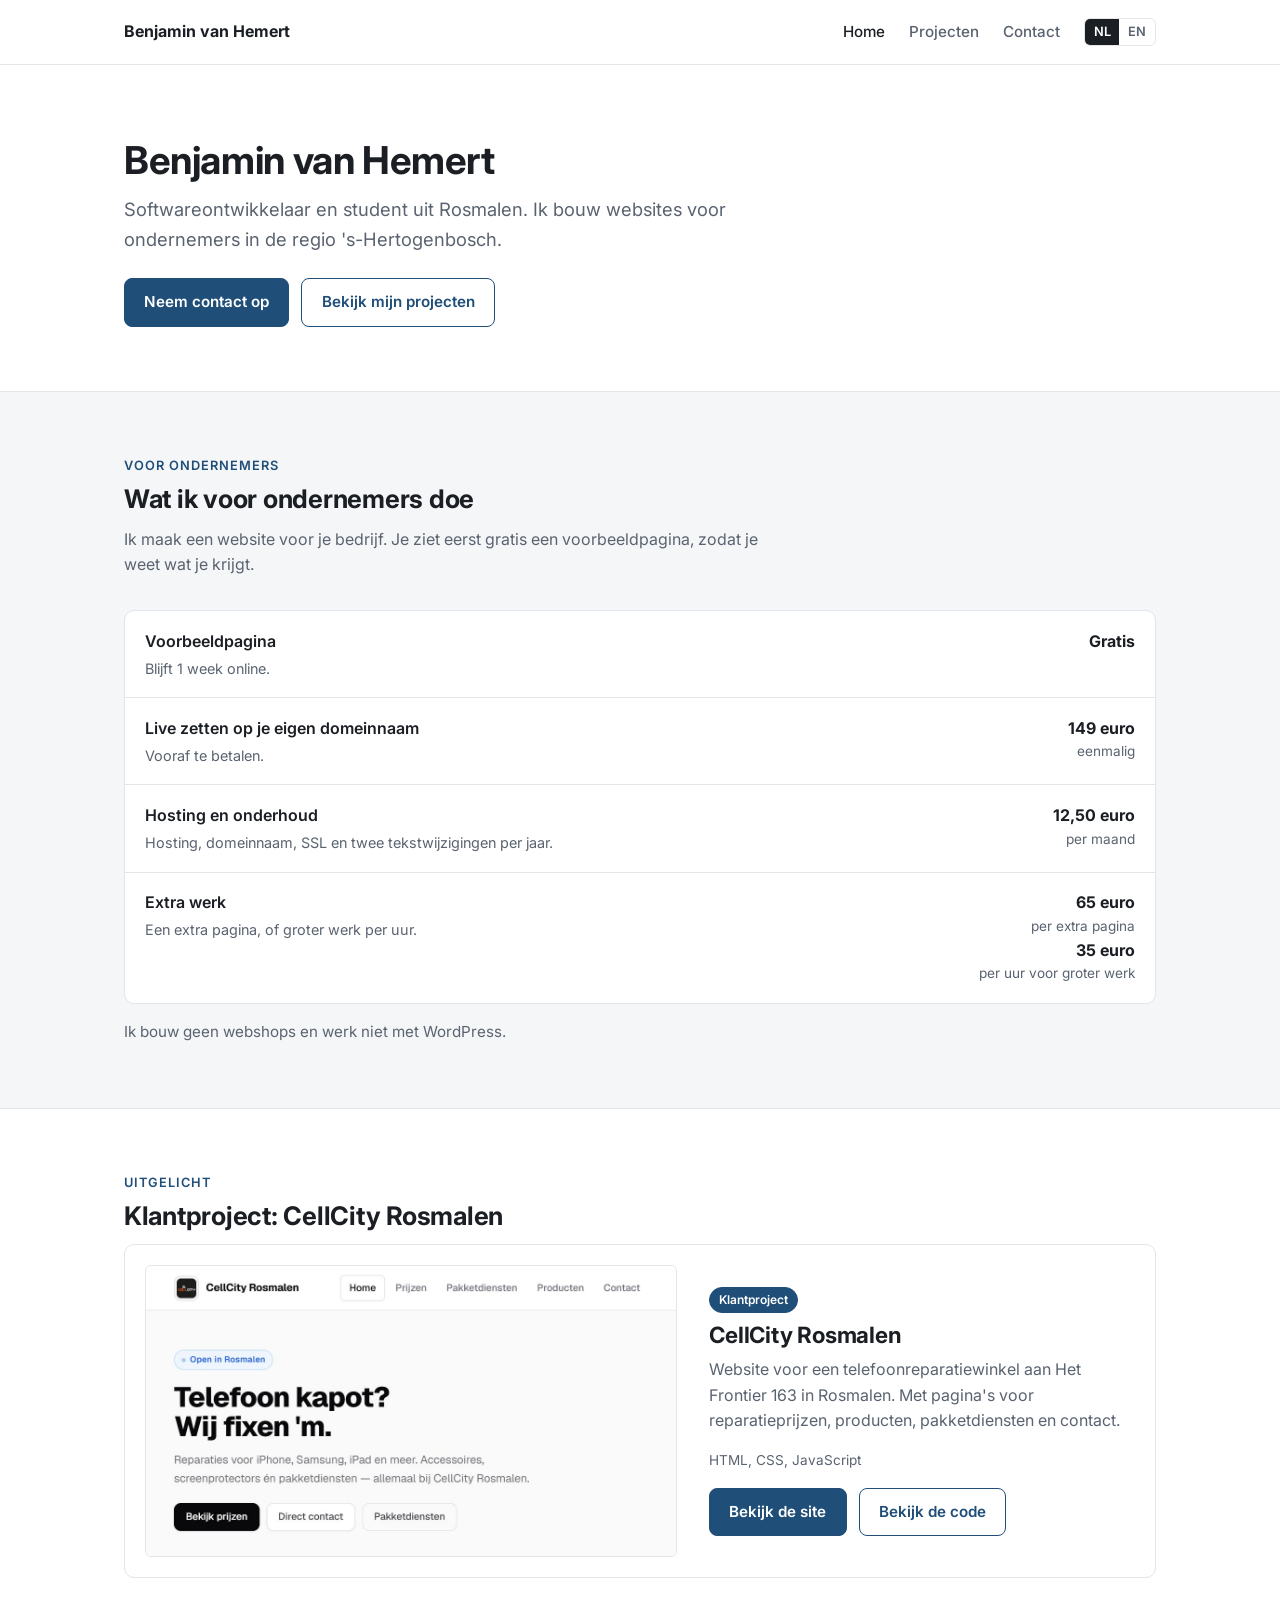
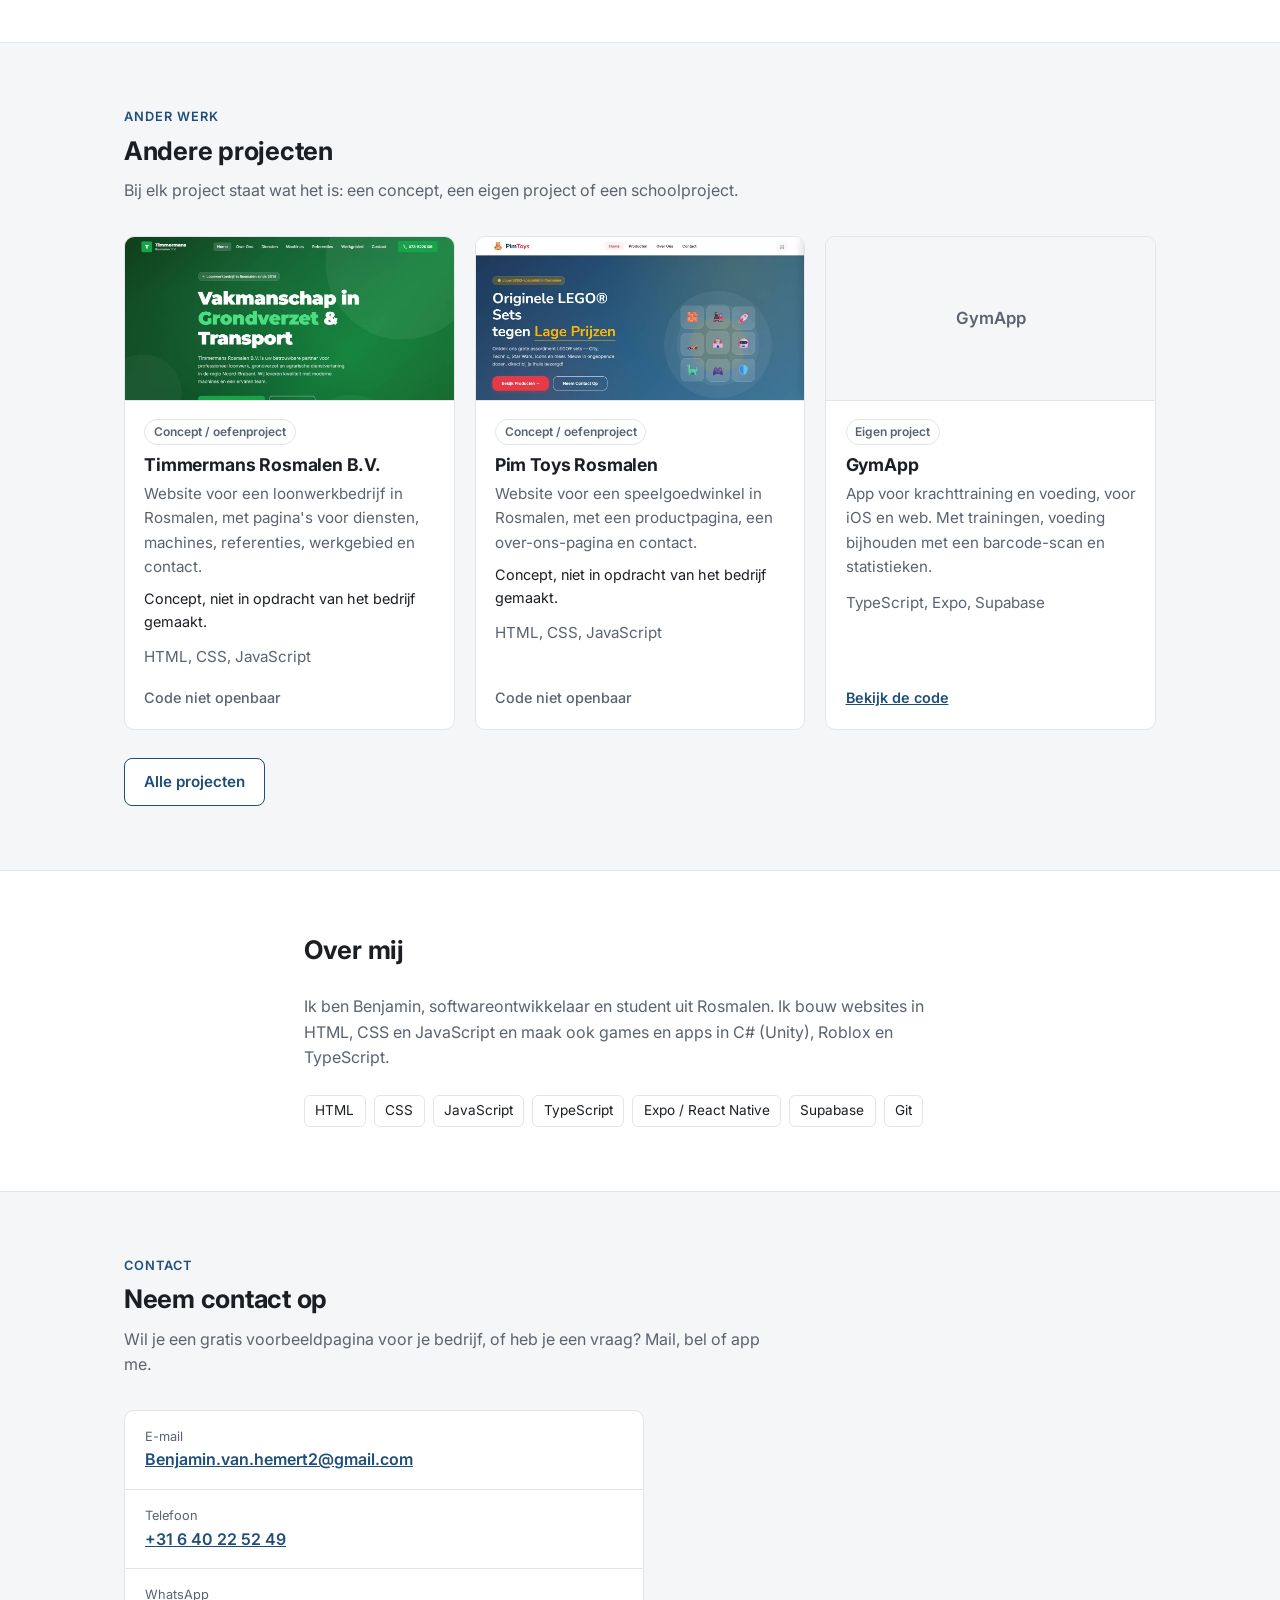
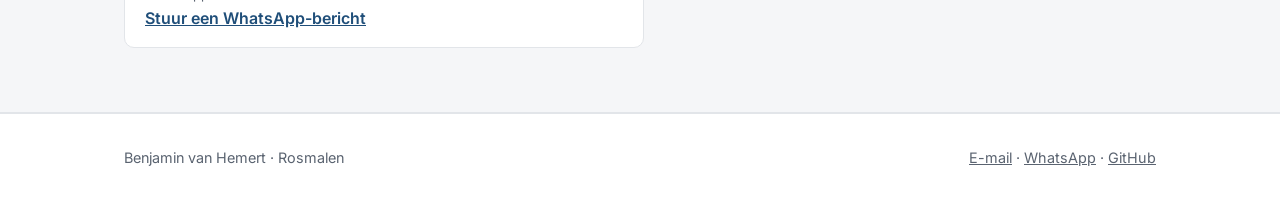
==== commit 395bc499: "Romulus Shop en Lookxsmaxen App verwijderd - GymApp: label "Eigen project" (zelf gebouwd), geen same" ====
--- a/index.html
+++ b/index.html
@@ -75,7 +75,7 @@
     <span class="eyebrow">Uitgelicht</span>
     <h2>Klantproject: CellCity Rosmalen</h2>
     <div class="featured">
-      <img src="Photos/cellcity.jpg" alt="Screenshot van de homepage van CellCity Rosmalen" width="1280" height="640" loading="lazy">
+      <img src="Photos/cellcity.jpg" alt="Screenshot van de homepage van CellCity Rosmalen" width="1140" height="624" loading="lazy">
       <div>
         <span class="label label-client">Klantproject</span>
         <h3>CellCity Rosmalen</h3>
@@ -94,7 +94,7 @@
   <div class="container">
     <span class="eyebrow">Ander werk</span>
     <h2>Andere projecten</h2>
-    <p class="section-intro">Bij elk project staat wat het is: een concept dat ik zelf heb gemaakt, een schoolproject of een samenwerking.</p>
+    <p class="section-intro">Bij elk project staat wat het is: een concept, een eigen project of een schoolproject.</p>
     <div class="cards">
 
       <article class="card">
@@ -110,7 +110,7 @@
       </article>
 
       <article class="card">
-        <img src="Photos/pimtoys.jpg" alt="Screenshot van de conceptwebsite voor Pim Toys Rosmalen" width="1280" height="640" loading="lazy">
+        <img src="Photos/pimtoys.jpg" alt="Screenshot van de conceptwebsite voor Pim Toys Rosmalen" width="1140" height="624" loading="lazy">
         <div class="card-body">
           <span class="label">Concept / oefenproject</span>
           <h3>Pim Toys Rosmalen</h3>
@@ -124,10 +124,9 @@
       <article class="card">
         <div class="shot-placeholder">GymApp</div>
         <div class="card-body">
-          <span class="label">Samenwerking</span>
+          <span class="label">Eigen project</span>
           <h3>GymApp</h3>
           <p>App voor krachttraining en voeding, voor iOS en web. Met trainingen, voeding bijhouden met een barcode-scan en statistieken.</p>
-          <p class="note-line">Samen gebouwd met [naam].</p>
           <p class="tech">TypeScript, Expo, Supabase</p>
           <div class="links"><a href="https://github.com/altijdbezig/gymapp" target="_blank" rel="noopener">Bekijk de code</a></div>
         </div>
--- a/style.css
+++ b/style.css
@@ -152,6 +152,16 @@
 .group h2 { font-size: 1.25rem; padding-bottom: .6rem; margin-bottom: 1.25rem; border-bottom: 1px solid var(--border); }
 .more { margin-top: 1.75rem; }
 
+/* SCHOOLPROJECTEN: één kaart plus een compacte lijst */
+.school-grid { display: grid; grid-template-columns: minmax(0, 1fr) minmax(0, 2fr); gap: 1.25rem; align-items: start; }
+@media (max-width: 800px) { .school-grid { grid-template-columns: 1fr; } }
+.other-list { border: 1px solid var(--border); border-radius: var(--radius); background: #fff; padding: 1.1rem 1.2rem .4rem; }
+.other-list h3 { font-size: 1.1rem; }
+.other-note { color: var(--muted); font-size: .9rem; margin: .2rem 0 .6rem; }
+.other-list ul { list-style: none; }
+.other-list li { padding: .75rem 0; border-top: 1px solid var(--border); color: var(--muted); font-size: .95rem; }
+.other-list li strong { display: block; color: var(--text); font-weight: 600; }
+
 /* ABOUT */
 .about { display: grid; grid-template-columns: 1fr; gap: 1rem; max-width: 720px; }
 .about p { color: var(--muted); }
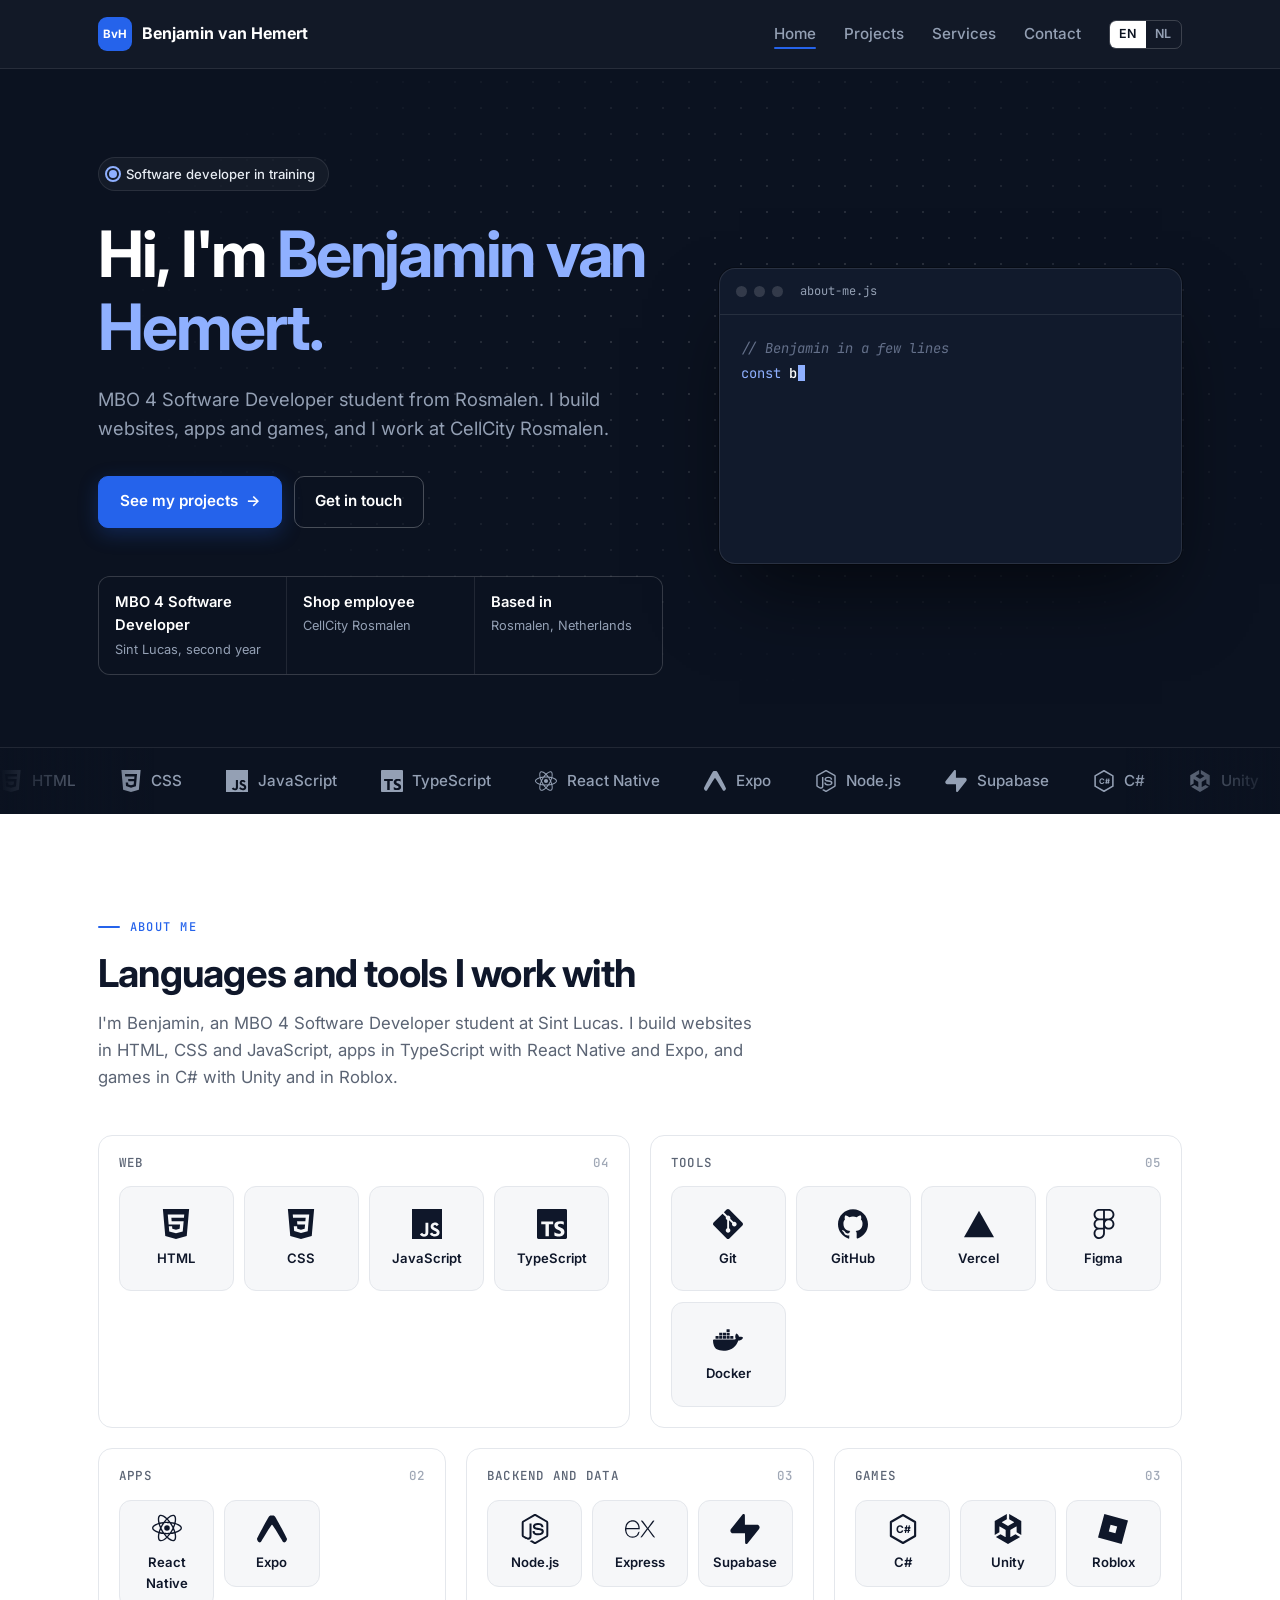
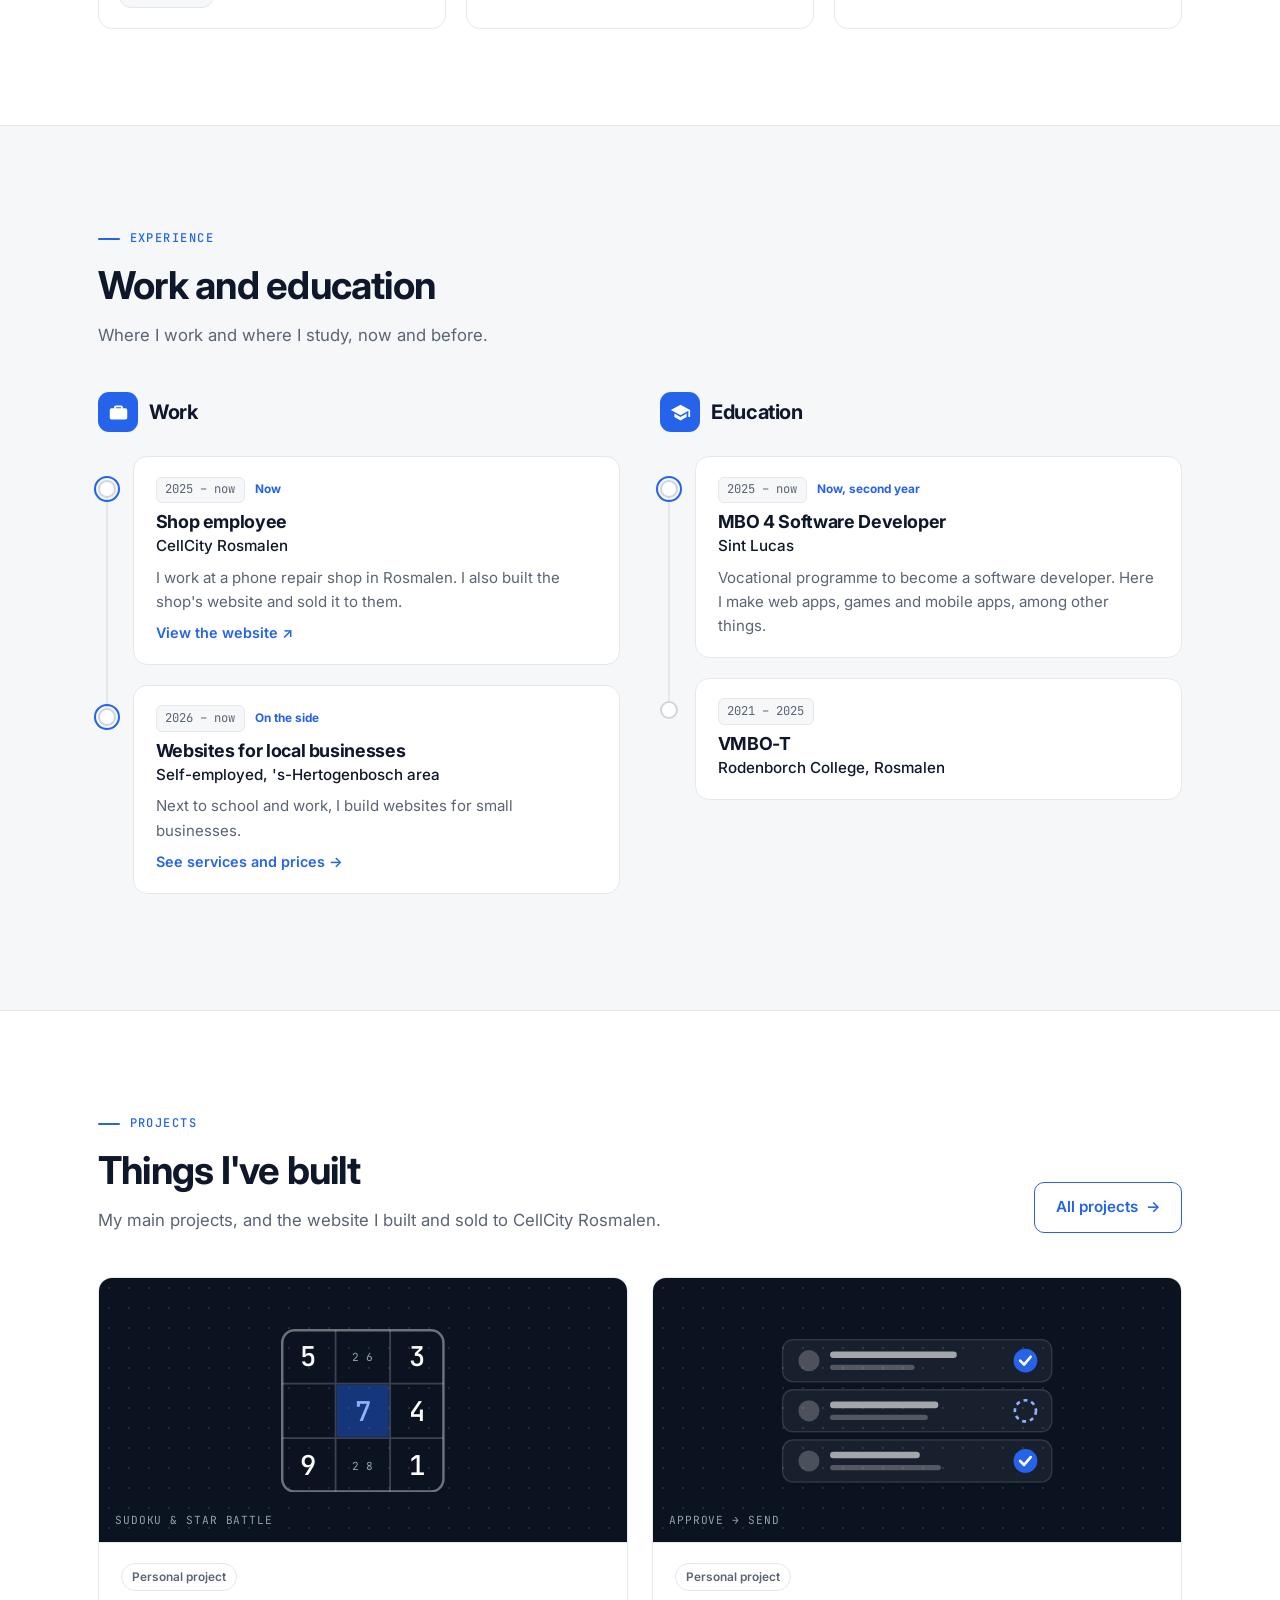
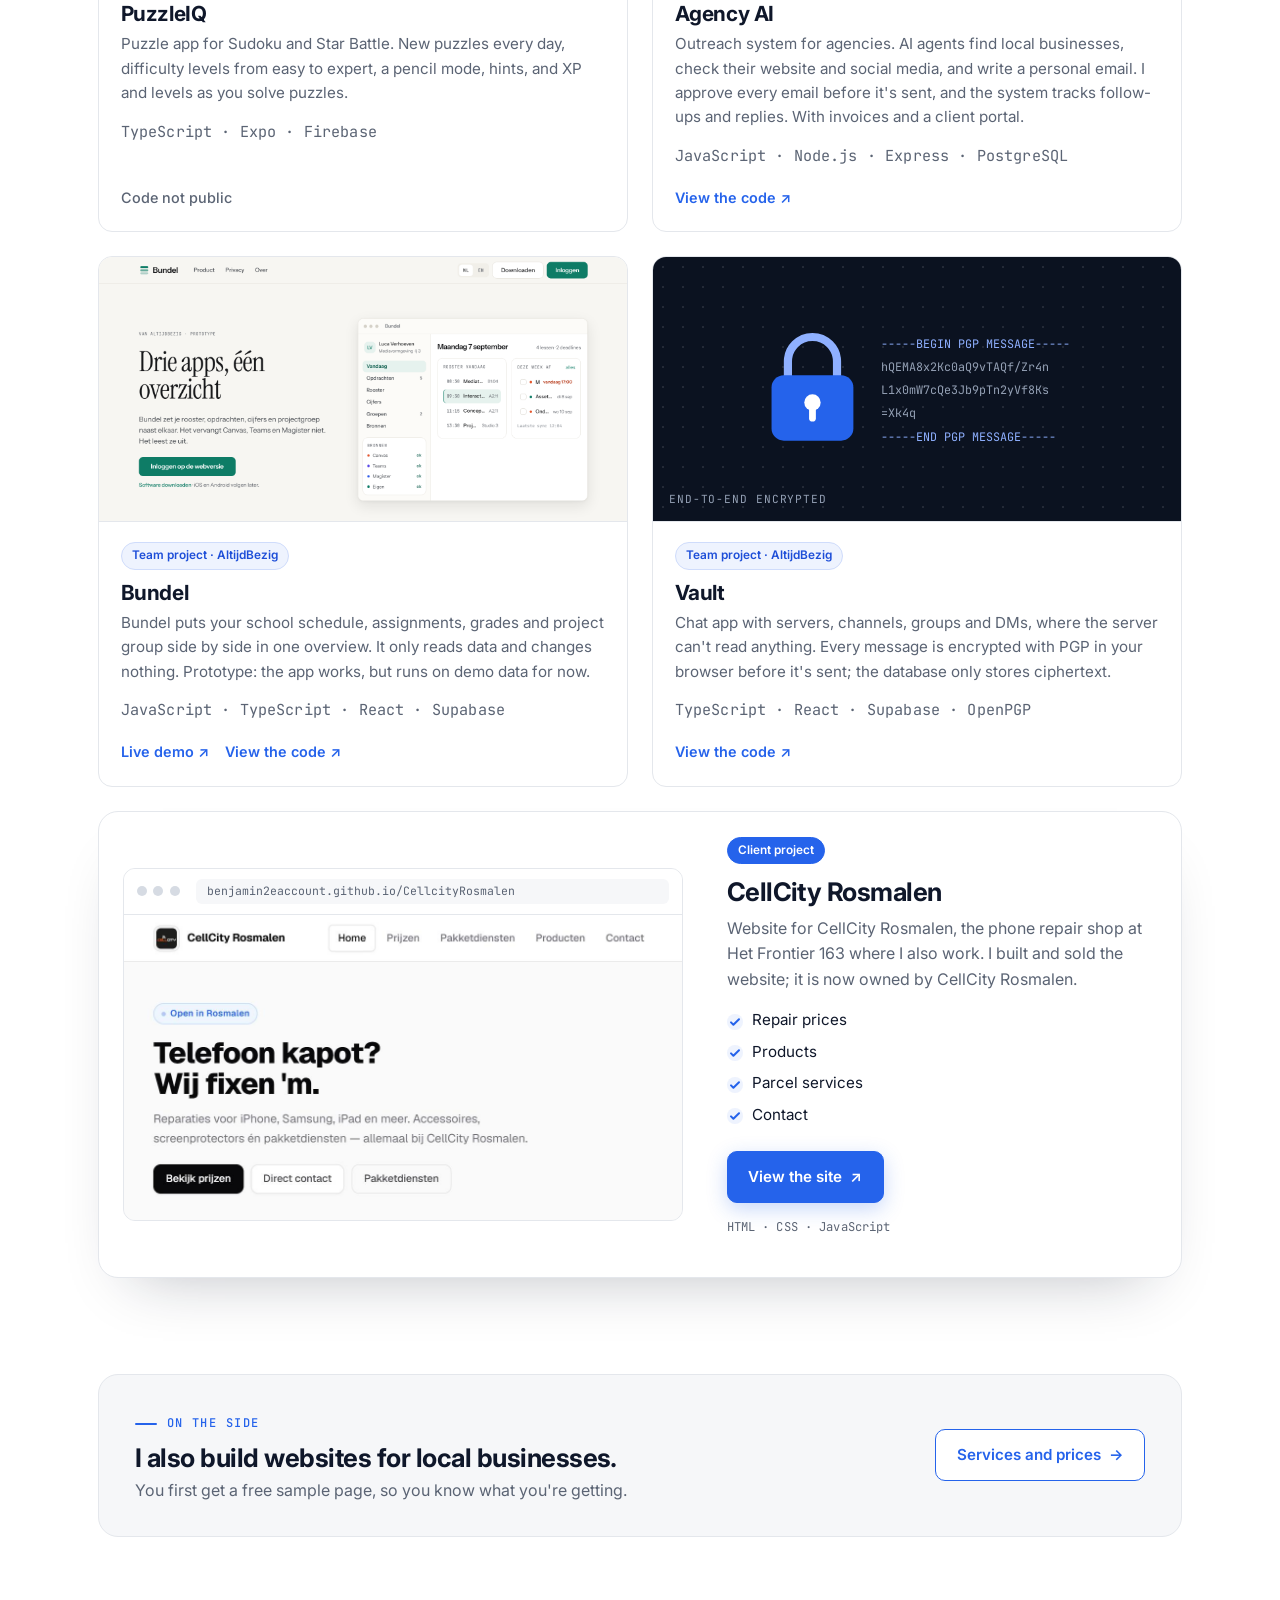
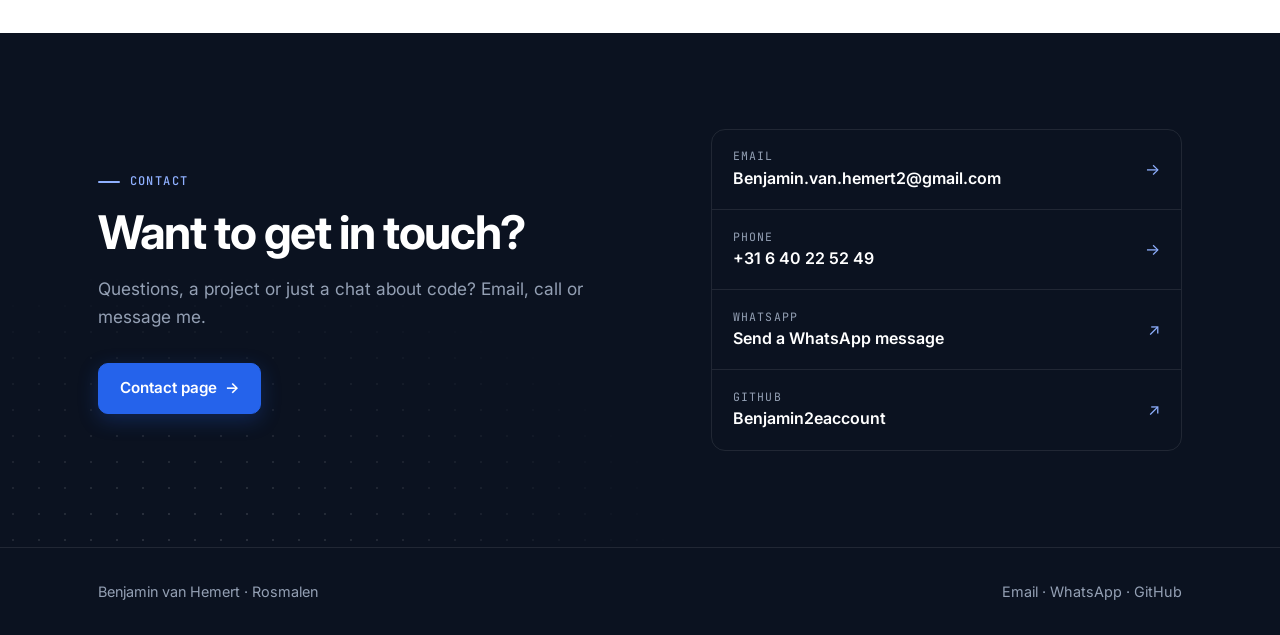
==== commit bb216393: "Portfolio vernieuwd: over mij, animaties, tijdlijn en nieuwe projecten - Engels standaard in de root" ====
--- a/index.html
+++ b/index.html
@@ -1,29 +1,52 @@
 <!DOCTYPE html>
-<html lang="nl">
+<html lang="en">
 <head>
 <meta charset="UTF-8">
 <meta name="viewport" content="width=device-width, initial-scale=1">
-<title>Benjamin van Hemert | Websites voor ondernemers in Rosmalen en 's-Hertogenbosch</title>
+<title>Benjamin van Hemert | Software developer from Rosmalen</title>
 <link rel="icon" href="data:,">
-<meta name="description" content="Benjamin van Hemert, softwareontwikkelaar en student uit Rosmalen. Ik bouw websites voor ondernemers in de regio 's-Hertogenbosch. Gratis voorbeeldpagina, daarna 149 euro eenmalig.">
-<link rel="alternate" hreflang="nl" href="https://benjamin2eaccount.github.io/Portfolio-123.bvh/">
-<link rel="alternate" hreflang="en" href="https://benjamin2eaccount.github.io/Portfolio-123.bvh/en/">
+<meta name="description" content="Benjamin van Hemert, MBO 4 Software Developer student at Sint Lucas from Rosmalen. I build websites, apps and games, and I work at CellCity Rosmalen.">
+<link rel="alternate" hreflang="en" href="https://benjamin2eaccount.github.io/Portfolio-123.bvh/">
+<link rel="alternate" hreflang="nl" href="https://benjamin2eaccount.github.io/Portfolio-123.bvh/nl/">
+<link rel="alternate" hreflang="x-default" href="https://benjamin2eaccount.github.io/Portfolio-123.bvh/">
 <link rel="preconnect" href="https://fonts.googleapis.com">
 <link rel="preconnect" href="https://fonts.gstatic.com" crossorigin>
-<link href="https://fonts.googleapis.com/css2?family=Inter:wght@400;500;600;700&display=swap" rel="stylesheet">
+<link href="https://fonts.googleapis.com/css2?family=Inter:wght@400;500;600;700&family=JetBrains+Mono:wght@400;500&display=swap" rel="stylesheet">
 <link rel="stylesheet" href="style.css">
+<meta name="theme-color" content="#0b1220">
+<script>document.documentElement.classList.add('js')</script>
 </head>
 <body>
+<svg width="0" height="0" style="position:absolute" aria-hidden="true" focusable="false">
+  <symbol id="i-html" viewBox="0 0 24 24"><path d="M1.5 0h21l-1.91 21.563L11.977 24l-8.564-2.438L1.5 0zm7.031 9.75l-.232-2.718 10.059.003.23-2.622L5.412 4.41l.698 8.01h9.126l-.326 3.426-2.91.804-2.955-.81-.188-2.11H6.248l.33 4.171L12 19.351l5.379-1.443.744-8.157H8.531z"/></symbol>
+  <symbol id="i-css" viewBox="0 0 24 24"><path d="M1.5 0h21l-1.91 21.563L11.977 24l-8.565-2.438L1.5 0zm17.09 4.413L5.41 4.41l.213 2.622 10.125.002-.255 2.716h-6.64l.24 2.573h6.182l-.366 3.523-2.91.804-2.956-.81-.188-2.11h-2.61l.29 3.855L12 19.288l5.373-1.53L18.59 4.414z"/></symbol>
+  <symbol id="i-js" viewBox="0 0 24 24"><path d="M0 0h24v24H0V0zm22.034 18.276c-.175-1.095-.888-2.015-3.003-2.873-.736-.345-1.554-.585-1.797-1.14-.091-.33-.105-.51-.046-.705.15-.646.915-.84 1.515-.66.39.12.75.42.976.9 1.034-.676 1.034-.676 1.755-1.125-.27-.42-.404-.601-.586-.78-.63-.705-1.469-1.065-2.834-1.034l-.705.089c-.676.165-1.32.525-1.71 1.005-1.14 1.291-.811 3.541.569 4.471 1.365 1.02 3.361 1.244 3.616 2.205.24 1.17-.87 1.545-1.966 1.41-.811-.18-1.26-.586-1.755-1.336l-1.83 1.051c.21.48.45.689.81 1.109 1.74 1.756 6.09 1.666 6.871-1.004.029-.09.24-.705.074-1.65l.046.067zm-8.983-7.245h-2.248c0 1.938-.009 3.864-.009 5.805 0 1.232.063 2.363-.138 2.711-.33.689-1.18.601-1.566.48-.396-.196-.597-.466-.83-.855-.063-.105-.11-.196-.127-.196l-1.825 1.125c.305.63.75 1.172 1.324 1.517.855.51 2.004.675 3.207.405.783-.226 1.458-.691 1.811-1.411.51-.93.402-2.07.397-3.346.012-2.054 0-4.109 0-6.179l.004-.056z"/></symbol>
+  <symbol id="i-ts" viewBox="0 0 24 24"><path d="M1.125 0C.502 0 0 .502 0 1.125v21.75C0 23.498.502 24 1.125 24h21.75c.623 0 1.125-.502 1.125-1.125V1.125C24 .502 23.498 0 22.875 0zm17.363 9.75c.612 0 1.154.037 1.627.111a6.38 6.38 0 0 1 1.306.34v2.458a3.95 3.95 0 0 0-.643-.361 5.093 5.093 0 0 0-.717-.26 5.453 5.453 0 0 0-1.426-.2c-.3 0-.573.028-.819.086a2.1 2.1 0 0 0-.623.242c-.17.104-.3.229-.393.374a.888.888 0 0 0-.14.49c0 .196.053.373.156.529.104.156.252.304.443.444s.423.276.696.41c.273.135.582.274.926.416.47.197.892.407 1.266.628.374.222.695.473.963.753.268.279.472.598.614.957.142.359.214.776.214 1.253 0 .657-.125 1.21-.373 1.656a3.033 3.033 0 0 1-1.012 1.085 4.38 4.38 0 0 1-1.487.596c-.566.12-1.163.18-1.79.18a9.916 9.916 0 0 1-1.84-.164 5.544 5.544 0 0 1-1.512-.493v-2.63a5.033 5.033 0 0 0 3.237 1.2c.333 0 .624-.03.872-.09.249-.06.456-.144.623-.25.166-.108.29-.234.373-.38a1.023 1.023 0 0 0-.074-1.089 2.12 2.12 0 0 0-.537-.5 5.597 5.597 0 0 0-.807-.444 27.72 27.72 0 0 0-1.007-.436c-.918-.383-1.602-.852-2.053-1.405-.45-.553-.676-1.222-.676-2.005 0-.614.123-1.141.369-1.582.246-.441.58-.804 1.004-1.089a4.494 4.494 0 0 1 1.47-.629 7.536 7.536 0 0 1 1.77-.201zm-15.113.188h9.563v2.166H9.506v9.646H6.789v-9.646H3.375z"/></symbol>
+  <symbol id="i-react" viewBox="0 0 24 24"><path d="M14.23 12.004a2.236 2.236 0 0 1-2.235 2.236 2.236 2.236 0 0 1-2.236-2.236 2.236 2.236 0 0 1 2.235-2.236 2.236 2.236 0 0 1 2.236 2.236zm2.648-10.69c-1.346 0-3.107.96-4.888 2.622-1.78-1.653-3.542-2.602-4.887-2.602-.41 0-.783.093-1.106.278-1.375.793-1.683 3.264-.973 6.365C1.98 8.917 0 10.42 0 12.004c0 1.59 1.99 3.097 5.043 4.03-.704 3.113-.39 5.588.988 6.38.32.187.69.275 1.102.275 1.345 0 3.107-.96 4.888-2.624 1.78 1.654 3.542 2.603 4.887 2.603.41 0 .783-.09 1.106-.275 1.374-.792 1.683-3.263.973-6.365C22.02 15.096 24 13.59 24 12.004c0-1.59-1.99-3.097-5.043-4.032.704-3.11.39-5.587-.988-6.38-.318-.184-.688-.277-1.092-.278zm-.005 1.09v.006c.225 0 .406.044.558.127.666.382.955 1.835.73 3.704-.054.46-.142.945-.25 1.44-.96-.236-2.006-.417-3.107-.534-.66-.905-1.345-1.727-2.035-2.447 1.592-1.48 3.087-2.292 4.105-2.295zm-9.77.02c1.012 0 2.514.808 4.11 2.28-.686.72-1.37 1.537-2.02 2.442-1.107.117-2.154.298-3.113.538-.112-.49-.195-.964-.254-1.42-.23-1.868.054-3.32.714-3.707.19-.09.4-.127.563-.132zm4.882 3.05c.455.468.91.992 1.36 1.564-.44-.02-.89-.034-1.345-.034-.46 0-.915.01-1.36.034.44-.572.895-1.096 1.345-1.565zM12 8.1c.74 0 1.477.034 2.202.093.406.582.802 1.203 1.183 1.86.372.64.71 1.29 1.018 1.946-.308.655-.646 1.31-1.013 1.95-.38.66-.773 1.288-1.18 1.87-.728.063-1.466.098-2.21.098-.74 0-1.477-.035-2.202-.093-.406-.582-.802-1.204-1.183-1.86-.372-.64-.71-1.29-1.018-1.946.303-.657.646-1.313 1.013-1.954.38-.66.773-1.286 1.18-1.868.728-.064 1.466-.098 2.21-.098zm-3.635.254c-.24.377-.48.763-.704 1.16-.225.39-.435.782-.635 1.174-.265-.656-.49-1.31-.676-1.947.64-.15 1.315-.283 2.015-.386zm7.26 0c.695.103 1.365.23 2.006.387-.18.632-.405 1.282-.66 1.933-.2-.39-.41-.783-.64-1.174-.225-.392-.465-.774-.705-1.146zm3.063.675c.484.15.944.317 1.375.498 1.732.74 2.852 1.708 2.852 2.476-.005.768-1.125 1.74-2.857 2.475-.42.18-.88.342-1.355.493-.28-.958-.646-1.956-1.1-2.98.45-1.017.81-2.01 1.085-2.964zm-13.395.004c.278.96.645 1.957 1.1 2.98-.45 1.017-.812 2.01-1.086 2.964-.484-.15-.944-.318-1.37-.5-1.732-.737-2.852-1.706-2.852-2.474 0-.768 1.12-1.742 2.852-2.476.42-.18.88-.342 1.356-.494zm11.678 4.28c.265.657.49 1.312.676 1.948-.64.157-1.316.29-2.016.39.24-.375.48-.762.705-1.158.225-.39.435-.788.636-1.18zm-9.945.02c.2.392.41.783.64 1.175.23.39.465.772.705 1.143-.695-.102-1.365-.23-2.006-.386.18-.63.406-1.282.66-1.933zM17.92 16.32c.112.493.2.968.254 1.423.23 1.868-.054 3.32-.714 3.708-.147.09-.338.128-.563.128-1.012 0-2.514-.807-4.11-2.28.686-.72 1.37-1.536 2.02-2.44 1.107-.118 2.154-.3 3.113-.54zm-11.83.01c.96.234 2.006.415 3.107.532.66.905 1.345 1.727 2.035 2.446-1.595 1.483-3.092 2.295-4.11 2.295-.22-.005-.406-.05-.553-.132-.666-.38-.955-1.834-.73-3.703.054-.46.142-.944.25-1.438zm4.56.64c.44.02.89.034 1.345.034.46 0 .915-.01 1.36-.034-.44.572-.895 1.095-1.345 1.565-.455-.47-.91-.993-1.36-1.565z"/></symbol>
+  <symbol id="i-expo" viewBox="0 0 24 24"><path d="M0 20.084c.043.53.23 1.063.718 1.778.58.849 1.576 1.315 2.303.567.49-.505 5.794-9.776 8.35-13.29a.761.761 0 011.248 0c2.556 3.514 7.86 12.785 8.35 13.29.727.748 1.723.282 2.303-.567.57-.835.728-1.42.728-2.046 0-.426-8.26-15.798-9.092-17.078-.8-1.23-1.044-1.498-2.397-1.542h-1.032c-1.353.044-1.597.311-2.398 1.542C8.267 3.991.33 18.758 0 19.77Z"/></symbol>
+  <symbol id="i-node" viewBox="0 0 24 24"><path d="M11.998,24c-0.321,0-0.641-0.084-0.922-0.247l-2.936-1.737c-0.438-0.245-0.224-0.332-0.08-0.383 c0.585-0.203,0.703-0.25,1.328-0.604c0.065-0.037,0.151-0.023,0.218,0.017l2.256,1.339c0.082,0.045,0.197,0.045,0.272,0l8.795-5.076 c0.082-0.047,0.134-0.141,0.134-0.238V6.921c0-0.099-0.053-0.192-0.137-0.242l-8.791-5.072c-0.081-0.047-0.189-0.047-0.271,0 L3.075,6.68C2.99,6.729,2.936,6.825,2.936,6.921v10.15c0,0.097,0.054,0.189,0.139,0.235l2.409,1.392 c1.307,0.654,2.108-0.116,2.108-0.89V7.787c0-0.142,0.114-0.253,0.256-0.253h1.115c0.139,0,0.255,0.112,0.255,0.253v10.021 c0,1.745-0.95,2.745-2.604,2.745c-0.508,0-0.909,0-2.026-0.551L2.28,18.675c-0.57-0.329-0.922-0.945-0.922-1.604V6.921 c0-0.659,0.353-1.275,0.922-1.603l8.795-5.082c0.557-0.315,1.296-0.315,1.848,0l8.794,5.082c0.57,0.329,0.924,0.944,0.924,1.603 v10.15c0,0.659-0.354,1.273-0.924,1.604l-8.794,5.078C12.643,23.916,12.324,24,11.998,24z M19.099,13.993 c0-1.9-1.284-2.406-3.987-2.763c-2.731-0.361-3.009-0.548-3.009-1.187c0-0.528,0.235-1.233,2.258-1.233 c1.807,0,2.473,0.389,2.747,1.607c0.024,0.115,0.129,0.199,0.247,0.199h1.141c0.071,0,0.138-0.031,0.186-0.081 c0.048-0.054,0.074-0.123,0.067-0.196c-0.177-2.098-1.571-3.076-4.388-3.076c-2.508,0-4.004,1.058-4.004,2.833 c0,1.925,1.488,2.457,3.895,2.695c2.88,0.282,3.103,0.703,3.103,1.269c0,0.983-0.789,1.402-2.642,1.402 c-2.327,0-2.839-0.584-3.011-1.742c-0.02-0.124-0.126-0.215-0.253-0.215h-1.137c-0.141,0-0.254,0.112-0.254,0.253 c0,1.482,0.806,3.248,4.655,3.248C17.501,17.007,19.099,15.91,19.099,13.993z"/></symbol>
+  <symbol id="i-express" viewBox="0 0 24 24"><path d="M24 18.588a1.529 1.529 0 01-1.895-.72l-3.45-4.771-.5-.667-4.003 5.444a1.466 1.466 0 01-1.802.708l5.158-6.92-4.798-6.251a1.595 1.595 0 011.9.666l3.576 4.83 3.596-4.81a1.435 1.435 0 011.788-.668L21.708 7.9l-2.522 3.283a.666.666 0 000 .994l4.804 6.412zM.002 11.576l.42-2.075c1.154-4.103 5.858-5.81 9.094-3.27 1.895 1.489 2.368 3.597 2.275 5.973H1.116C.943 16.447 4.005 19.009 7.92 17.7a4.078 4.078 0 002.582-2.876c.207-.666.548-.78 1.174-.588a5.417 5.417 0 01-2.589 3.957 6.272 6.272 0 01-7.306-.933 6.575 6.575 0 01-1.64-3.858c0-.235-.08-.455-.134-.666A88.33 88.33 0 010 11.577zm1.127-.286h9.654c-.06-3.076-2.001-5.258-4.59-5.278-2.882-.04-4.944 2.094-5.071 5.264z"/></symbol>
+  <symbol id="i-supabase" viewBox="0 0 24 24"><path d="M11.9 1.036c-.015-.986-1.26-1.41-1.874-.637L.764 12.05C-.33 13.427.65 15.455 2.409 15.455h9.579l.113 7.51c.014.985 1.259 1.408 1.873.636l9.262-11.653c1.093-1.375.113-3.403-1.645-3.403h-9.642z"/></symbol>
+  <symbol id="i-csharp" viewBox="0 0 24 24"><path d="M12 .8l9.7 5.6v11.2L12 23.2 2.3 17.6V6.4z" fill="none" stroke="currentColor" stroke-width="1.7" stroke-linejoin="round"/><text x="12" y="15.3" text-anchor="middle" font-family="Inter, Arial, sans-serif" font-size="8.4" font-weight="700" fill="currentColor">C#</text></symbol>
+  <symbol id="i-unity" viewBox="0 0 24 24"><path d="m12.9288 4.2939 3.7997 2.1929c.1366.077.1415.2905 0 .3675l-4.515 2.6076a.4192.4192 0 0 1-.4246 0L7.274 6.8543c-.139-.0745-.1415-.293 0-.3675l3.7972-2.193V0L1.3758 5.5977V16.793l3.7177-2.1456v-4.3858c-.0025-.1565.1813-.2682.318-.1838l4.5148 2.6076a.4252.4252 0 0 1 .2136.3676v5.2127c.0025.1565-.1813.2682-.3179.1838l-3.7996-2.1929-3.7178 2.1457L12 24l9.6954-5.5977-3.7178-2.1457-3.7996 2.1929c-.1341.082-.3229-.0248-.3179-.1838V13.053c0-.1565.087-.2956.2136-.3676l4.5149-2.6076c.134-.082.3228.0224.3179.1838v4.3858l3.7177 2.1456V5.5977L12.9288 0Z"/></symbol>
+  <symbol id="i-git" viewBox="0 0 24 24"><path d="M23.546 10.93L13.067.452c-.604-.603-1.582-.603-2.188 0L8.708 2.627l2.76 2.76c.645-.215 1.379-.07 1.889.441.516.515.658 1.258.438 1.9l2.658 2.66c.645-.223 1.387-.078 1.9.435.721.72.721 1.884 0 2.604-.719.719-1.881.719-2.6 0-.539-.541-.674-1.337-.404-1.996L12.86 8.955v6.525c.176.086.342.203.488.348.713.721.713 1.883 0 2.6-.719.721-1.889.721-2.609 0-.719-.719-.719-1.879 0-2.598.182-.18.387-.316.605-.406V8.835c-.217-.091-.424-.222-.6-.401-.545-.545-.676-1.342-.396-2.009L7.636 3.7.45 10.881c-.6.605-.6 1.584 0 2.189l10.48 10.477c.604.604 1.582.604 2.186 0l10.43-10.43c.605-.603.605-1.582 0-2.187"/></symbol>
+  <symbol id="i-github" viewBox="0 0 24 24"><path d="M12 .297c-6.63 0-12 5.373-12 12 0 5.303 3.438 9.8 8.205 11.385.6.113.82-.258.82-.577 0-.285-.01-1.04-.015-2.04-3.338.724-4.042-1.61-4.042-1.61C4.422 18.07 3.633 17.7 3.633 17.7c-1.087-.744.084-.729.084-.729 1.205.084 1.838 1.236 1.838 1.236 1.07 1.835 2.809 1.305 3.495.998.108-.776.417-1.305.76-1.605-2.665-.3-5.466-1.332-5.466-5.93 0-1.31.465-2.38 1.235-3.22-.135-.303-.54-1.523.105-3.176 0 0 1.005-.322 3.3 1.23.96-.267 1.98-.399 3-.405 1.02.006 2.04.138 3 .405 2.28-1.552 3.285-1.23 3.285-1.23.645 1.653.24 2.873.12 3.176.765.84 1.23 1.91 1.23 3.22 0 4.61-2.805 5.625-5.475 5.92.42.36.81 1.096.81 2.22 0 1.606-.015 2.896-.015 3.286 0 .315.21.69.825.57C20.565 22.092 24 17.592 24 12.297c0-6.627-5.373-12-12-12"/></symbol>
+  <symbol id="i-vercel" viewBox="0 0 24 24"><path d="M24 22.525H0l12-21.05 12 21.05z"/></symbol>
+  <symbol id="i-figma" viewBox="0 0 24 24"><path d="M15.852 8.981h-4.588V0h4.588c2.476 0 4.49 2.014 4.49 4.49s-2.014 4.491-4.49 4.491zM12.735 7.51h3.117c1.665 0 3.019-1.355 3.019-3.019s-1.355-3.019-3.019-3.019h-3.117V7.51zm0 1.471H8.148c-2.476 0-4.49-2.014-4.49-4.49S5.672 0 8.148 0h4.588v8.981zm-4.587-7.51c-1.665 0-3.019 1.355-3.019 3.019s1.354 3.02 3.019 3.02h3.117V1.471H8.148zm4.587 15.019H8.148c-2.476 0-4.49-2.014-4.49-4.49s2.014-4.49 4.49-4.49h4.588v8.98zM8.148 8.981c-1.665 0-3.019 1.355-3.019 3.019s1.355 3.019 3.019 3.019h3.117V8.981H8.148zM8.172 24c-2.489 0-4.515-2.014-4.515-4.49s2.014-4.49 4.49-4.49h4.588v4.441c0 2.503-2.047 4.539-4.563 4.539zm-.024-7.51a3.023 3.023 0 0 0-3.019 3.019c0 1.665 1.365 3.019 3.044 3.019 1.705 0 3.093-1.376 3.093-3.068v-2.97H8.148zm7.704 0h-.098c-2.476 0-4.49-2.014-4.49-4.49s2.014-4.49 4.49-4.49h.098c2.476 0 4.49 2.014 4.49 4.49s-2.014 4.49-4.49 4.49zm-.097-7.509c-1.665 0-3.019 1.355-3.019 3.019s1.355 3.019 3.019 3.019h.098c1.665 0 3.019-1.355 3.019-3.019s-1.355-3.019-3.019-3.019h-.098z"/></symbol>
+  <symbol id="i-roblox" viewBox="0 0 24 24"><path d="M18.926 23.998 0 18.892 5.075.002 24 5.108ZM15.348 10.09l-5.282-1.453-1.414 5.273 5.282 1.453z"/></symbol>
+  <symbol id="i-docker" viewBox="0 0 24 24"><path d="M13.983 11.078h2.119a.186.186 0 00.186-.185V9.006a.186.186 0 00-.186-.186h-2.119a.185.185 0 00-.185.185v1.888c0 .102.083.185.185.185m-2.954-5.43h2.118a.186.186 0 00.186-.186V3.574a.186.186 0 00-.186-.185h-2.118a.185.185 0 00-.185.185v1.888c0 .102.082.185.185.185m0 2.716h2.118a.187.187 0 00.186-.186V6.29a.186.186 0 00-.186-.185h-2.118a.185.185 0 00-.185.185v1.887c0 .102.082.185.185.186m-2.93 0h2.12a.186.186 0 00.184-.186V6.29a.185.185 0 00-.185-.185H8.1a.185.185 0 00-.185.185v1.887c0 .102.083.185.185.186m-2.964 0h2.119a.186.186 0 00.185-.186V6.29a.185.185 0 00-.185-.185H5.136a.186.186 0 00-.186.185v1.887c0 .102.084.185.186.186m5.893 2.715h2.118a.186.186 0 00.186-.185V9.006a.186.186 0 00-.186-.186h-2.118a.185.185 0 00-.185.185v1.888c0 .102.082.185.185.185m-2.93 0h2.12a.185.185 0 00.184-.185V9.006a.185.185 0 00-.184-.186h-2.12a.185.185 0 00-.184.185v1.888c0 .102.083.185.185.185m-2.964 0h2.119a.185.185 0 00.185-.185V9.006a.185.185 0 00-.184-.186h-2.12a.186.186 0 00-.186.186v1.887c0 .102.084.185.186.185m-2.92 0h2.12a.185.185 0 00.184-.185V9.006a.185.185 0 00-.184-.186h-2.12a.185.185 0 00-.184.185v1.888c0 .102.082.185.185.185M23.763 9.89c-.065-.051-.672-.51-1.954-.51-.338.001-.676.03-1.01.087-.248-1.7-1.653-2.53-1.716-2.566l-.344-.199-.226.327c-.284.438-.49.922-.612 1.43-.23.97-.09 1.882.403 2.661-.595.332-1.55.413-1.744.42H.751a.751.751 0 00-.75.748 11.376 11.376 0 00.692 4.062c.545 1.428 1.355 2.48 2.41 3.124 1.18.723 3.1 1.137 5.275 1.137.983.003 1.963-.086 2.93-.266a12.248 12.248 0 003.823-1.389c.98-.567 1.86-1.288 2.61-2.136 1.252-1.418 1.998-2.997 2.553-4.4h.221c1.372 0 2.215-.549 2.68-1.009.309-.293.55-.65.707-1.046l.098-.288Z"/></symbol>
+</svg>
 
 <header class="site-header">
-  <nav class="container nav" aria-label="Hoofdmenu">
-    <a href="index.html" class="brand">Benjamin van Hemert</a>
+  <nav class="container nav" aria-label="Main menu">
+    <a href="index.html" class="brand"><span class="brand-mark" aria-hidden="true">BvH</span><span>Benjamin van Hemert</span></a>
     <button class="nav-toggle" type="button" aria-expanded="false" aria-controls="navMenu">Menu</button>
     <ul class="nav-menu" id="navMenu">
       <li><a href="index.html" aria-current="page">Home</a></li>
-      <li><a href="projects.html">Projecten</a></li>
+      <li><a href="projects.html">Projects</a></li>
+      <li><a href="services.html">Services</a></li>
       <li><a href="contact.html">Contact</a></li>
-      <li class="lang" aria-label="Taal"><span>NL</span><a href="en/index.html" hreflang="en" lang="en">EN</a></li>
+      <li class="lang" aria-label="Language"><span>EN</span><a href="nl/index.html" hreflang="nl" lang="nl">NL</a></li>
     </ul>
   </nav>
 </header>
@@ -31,132 +54,298 @@
 <main>
 
 <section class="hero">
+  <div class="hero-grid" aria-hidden="true"></div>
   <div class="container hero-inner">
     <div>
-      <h1>Benjamin van Hemert</h1>
-      <p>Softwareontwikkelaar en student uit Rosmalen. Ik bouw websites voor ondernemers in de regio 's-Hertogenbosch.</p>
-      <div class="btn-row">
-        <a href="contact.html" class="btn btn-primary">Neem contact op</a>
-        <a href="projects.html" class="btn btn-secondary">Bekijk mijn projecten</a>
-      </div>
-    </div>
-  </div>
-</section>
-
-<section class="section section-alt" id="diensten">
-  <div class="container">
-    <span class="eyebrow">Voor ondernemers</span>
-    <h2>Wat ik voor ondernemers doe</h2>
-    <p class="section-intro">Ik maak een website voor je bedrijf. Je ziet eerst gratis een voorbeeldpagina, zodat je weet wat je krijgt.</p>
-    <ul class="prices">
-      <li>
-        <span class="what">Voorbeeldpagina<small>Blijft 1 week online.</small></span>
-        <span class="price">Gratis</span>
-      </li>
-      <li>
-        <span class="what">Live zetten op je eigen domeinnaam<small>Vooraf te betalen.</small></span>
-        <span class="price">149 euro<small>eenmalig</small></span>
-      </li>
-      <li>
-        <span class="what">Hosting en onderhoud<small>Hosting, domeinnaam, SSL en twee tekstwijzigingen per jaar.</small></span>
-        <span class="price">12,50 euro<small>per maand</small></span>
-      </li>
-      <li>
-        <span class="what">Extra werk<small>Een extra pagina, of groter werk per uur.</small></span>
-        <span class="price">65 euro<small>per extra pagina</small>35 euro<small>per uur voor groter werk</small></span>
-      </li>
+      <span class="status" data-intro><span class="pulse" aria-hidden="true"></span>Software developer in training</span>
+      <h1 data-split>Hi, I'm <span class="hl">Benjamin van Hemert.</span></h1>
+      <p class="hero-lead" data-intro style="--d:500">MBO 4 Software Developer student from Rosmalen. I build websites, apps and games, and I work at CellCity Rosmalen.</p>
+      <div class="btn-row" data-intro style="--d:620">
+        <a href="projects.html" class="btn btn-primary">See my projects <span class="btn-arrow" aria-hidden="true">→</span></a>
+        <a href="contact.html" class="btn btn-ghost">Get in touch</a>
+      </div>
+      <ul class="hero-facts" data-intro style="--d:760">
+        <li><strong>MBO 4 Software Developer</strong><span>Sint Lucas, second year</span></li>
+        <li><strong>Shop employee</strong><span>CellCity Rosmalen</span></li>
+        <li><strong>Based in</strong><span>Rosmalen, Netherlands</span></li>
+      </ul>
+    </div>
+
+    <div class="code-wrap" data-intro style="--d:350">
+      <div class="code-window" aria-label="Code sample with information about Benjamin">
+        <div class="code-bar" aria-hidden="true"><i></i><i></i><i></i><span>about-me.js</span></div>
+<pre class="code-body" data-type><span class="c">// Benjamin in a few lines</span>
+<span class="k">const</span> <span class="n">benjamin</span> <span class="p">= {</span>
+  role<span class="p">:</span> <span class="s">"Software developer"</span><span class="p">,</span>
+  education<span class="p">:</span> <span class="s">"MBO 4 · Sint Lucas"</span><span class="p">,</span>
+  work<span class="p">:</span> <span class="s">"CellCity Rosmalen"</span><span class="p">,</span>
+  location<span class="p">:</span> <span class="s">"Rosmalen"</span><span class="p">,</span>
+  builds<span class="p">: [</span><span class="s">"websites"</span><span class="p">,</span> <span class="s">"apps"</span><span class="p">,</span> <span class="s">"games"</span><span class="p">],</span>
+<span class="p">};</span></pre>
+      </div>
+    </div>
+  </div>
+
+  <div class="marquee" aria-label="Languages and tools">
+    <div class="marquee-track">
+      <ul>
+        <li><svg aria-hidden="true"><use href="#i-html"/></svg>HTML</li>
+        <li><svg aria-hidden="true"><use href="#i-css"/></svg>CSS</li>
+        <li><svg aria-hidden="true"><use href="#i-js"/></svg>JavaScript</li>
+        <li><svg aria-hidden="true"><use href="#i-ts"/></svg>TypeScript</li>
+        <li><svg aria-hidden="true"><use href="#i-react"/></svg>React Native</li>
+        <li><svg aria-hidden="true"><use href="#i-expo"/></svg>Expo</li>
+        <li><svg aria-hidden="true"><use href="#i-node"/></svg>Node.js</li>
+        <li><svg aria-hidden="true"><use href="#i-supabase"/></svg>Supabase</li>
+        <li><svg aria-hidden="true"><use href="#i-csharp"/></svg>C#</li>
+        <li><svg aria-hidden="true"><use href="#i-unity"/></svg>Unity</li>
+        <li><svg aria-hidden="true"><use href="#i-roblox"/></svg>Roblox</li>
+        <li><svg aria-hidden="true"><use href="#i-git"/></svg>Git</li>
+        <li><svg aria-hidden="true"><use href="#i-vercel"/></svg>Vercel</li>
+        <li><svg aria-hidden="true"><use href="#i-figma"/></svg>Figma</li>
+        <li><svg aria-hidden="true"><use href="#i-docker"/></svg>Docker</li>
+      </ul>
+      <ul aria-hidden="true">
+        <li><svg><use href="#i-html"/></svg>HTML</li>
+        <li><svg><use href="#i-css"/></svg>CSS</li>
+        <li><svg><use href="#i-js"/></svg>JavaScript</li>
+        <li><svg><use href="#i-ts"/></svg>TypeScript</li>
+        <li><svg><use href="#i-react"/></svg>React Native</li>
+        <li><svg><use href="#i-expo"/></svg>Expo</li>
+        <li><svg><use href="#i-node"/></svg>Node.js</li>
+        <li><svg><use href="#i-supabase"/></svg>Supabase</li>
+        <li><svg><use href="#i-csharp"/></svg>C#</li>
+        <li><svg><use href="#i-unity"/></svg>Unity</li>
+        <li><svg><use href="#i-roblox"/></svg>Roblox</li>
+        <li><svg><use href="#i-git"/></svg>Git</li>
+        <li><svg><use href="#i-vercel"/></svg>Vercel</li>
+        <li><svg><use href="#i-figma"/></svg>Figma</li>
+        <li><svg><use href="#i-docker"/></svg>Docker</li>
+      </ul>
+    </div>
+  </div>
+</section>
+
+<section class="section" id="skills">
+  <div class="container">
+    <span class="eyebrow reveal">About me</span>
+    <h2 class="reveal">Languages and tools I work with</h2>
+    <p class="section-intro reveal">I'm Benjamin, an MBO 4 Software Developer student at Sint Lucas. I build websites in HTML, CSS and JavaScript, apps in TypeScript with React Native and Expo, and games in C# with Unity and in Roblox.</p>
+    <div class="skill-groups">
+      <div class="skill-group wide reveal">
+        <h3>Web <span>04</span></h3>
+        <ul class="skill-grid">
+          <li class="skill"><svg aria-hidden="true"><use href="#i-html"/></svg>HTML</li>
+          <li class="skill"><svg aria-hidden="true"><use href="#i-css"/></svg>CSS</li>
+          <li class="skill"><svg aria-hidden="true"><use href="#i-js"/></svg>JavaScript</li>
+          <li class="skill"><svg aria-hidden="true"><use href="#i-ts"/></svg>TypeScript</li>
+        </ul>
+      </div>
+      <div class="skill-group wide reveal" style="--i:1">
+        <h3>Tools <span>05</span></h3>
+        <ul class="skill-grid">
+          <li class="skill"><svg aria-hidden="true"><use href="#i-git"/></svg>Git</li>
+          <li class="skill"><svg aria-hidden="true"><use href="#i-github"/></svg>GitHub</li>
+          <li class="skill"><svg aria-hidden="true"><use href="#i-vercel"/></svg>Vercel</li>
+          <li class="skill"><svg aria-hidden="true"><use href="#i-figma"/></svg>Figma</li>
+          <li class="skill"><svg aria-hidden="true"><use href="#i-docker"/></svg>Docker</li>
+        </ul>
+      </div>
+      <div class="skill-group reveal">
+        <h3>Apps <span>02</span></h3>
+        <ul class="skill-grid">
+          <li class="skill"><svg aria-hidden="true"><use href="#i-react"/></svg>React Native</li>
+          <li class="skill"><svg aria-hidden="true"><use href="#i-expo"/></svg>Expo</li>
+        </ul>
+      </div>
+      <div class="skill-group reveal" style="--i:1">
+        <h3>Backend and data <span>03</span></h3>
+        <ul class="skill-grid">
+          <li class="skill"><svg aria-hidden="true"><use href="#i-node"/></svg>Node.js</li>
+          <li class="skill"><svg aria-hidden="true"><use href="#i-express"/></svg>Express</li>
+          <li class="skill"><svg aria-hidden="true"><use href="#i-supabase"/></svg>Supabase</li>
+        </ul>
+      </div>
+      <div class="skill-group reveal" style="--i:2">
+        <h3>Games <span>03</span></h3>
+        <ul class="skill-grid">
+          <li class="skill"><svg aria-hidden="true"><use href="#i-csharp"/></svg>C#</li>
+          <li class="skill"><svg aria-hidden="true"><use href="#i-unity"/></svg>Unity</li>
+          <li class="skill"><svg aria-hidden="true"><use href="#i-roblox"/></svg>Roblox</li>
+        </ul>
+      </div>
+    </div>
+  </div>
+</section>
+
+<section class="section section-alt" id="experience">
+  <div class="container">
+    <span class="eyebrow reveal">Experience</span>
+    <h2 class="reveal">Work and education</h2>
+    <p class="section-intro reveal">Where I work and where I study, now and before.</p>
+
+    <div class="tracks">
+      <div class="track">
+        <h3 class="track-title reveal"><span class="track-icon" aria-hidden="true"><svg viewBox="0 0 24 24"><path d="M9 4h6a2 2 0 0 1 2 2v1h3a2 2 0 0 1 2 2v9a2 2 0 0 1-2 2H4a2 2 0 0 1-2-2V9a2 2 0 0 1 2-2h3V6a2 2 0 0 1 2-2zm0 3h6V6H9v1z"/></svg></span>Work</h3>
+        <ol class="timeline">
+          <li class="tl-track" aria-hidden="true"><span class="tl-fill"></span></li>
+          <li class="tl-item is-now reveal">
+            <span class="tl-dot" aria-hidden="true"></span>
+            <div class="tl-card">
+              <div class="tl-top"><span class="tl-date">2025 – now</span><span class="tl-now">Now</span></div>
+              <h3>Shop employee</h3>
+              <p class="tl-org">CellCity Rosmalen</p>
+              <p>I work at a phone repair shop in Rosmalen. I also built the shop's website and sold it to them.</p>
+              <p><a href="https://benjamin2eaccount.github.io/CellcityRosmalen/" target="_blank" rel="noopener">View the website ↗</a></p>
+            </div>
+          </li>
+          <li class="tl-item is-now reveal" style="--i:1">
+            <span class="tl-dot" aria-hidden="true"></span>
+            <div class="tl-card">
+              <div class="tl-top"><span class="tl-date">2026 – now</span><span class="tl-now">On the side</span></div>
+              <h3>Websites for local businesses</h3>
+              <p class="tl-org">Self-employed, 's-Hertogenbosch area</p>
+              <p>Next to school and work, I build websites for small businesses.</p>
+              <p><a href="services.html">See services and prices →</a></p>
+            </div>
+          </li>
+        </ol>
+      </div>
+
+      <div class="track">
+        <h3 class="track-title reveal" style="--i:1"><span class="track-icon" aria-hidden="true"><svg viewBox="0 0 24 24"><path d="M12 3 1 9l11 6 9-4.91V17h2V9L12 3zM5 13.18v4L12 21l7-3.82v-4L12 17l-7-3.82z"/></svg></span>Education</h3>
+        <ol class="timeline">
+          <li class="tl-track" aria-hidden="true"><span class="tl-fill"></span></li>
+          <li class="tl-item is-now reveal">
+            <span class="tl-dot" aria-hidden="true"></span>
+            <div class="tl-card">
+              <div class="tl-top"><span class="tl-date">2025 – now</span><span class="tl-now">Now, second year</span></div>
+              <h3>MBO 4 Software Developer</h3>
+              <p class="tl-org">Sint Lucas</p>
+              <p>Vocational programme to become a software developer. Here I make web apps, games and mobile apps, among other things.</p>
+            </div>
+          </li>
+          <li class="tl-item reveal" style="--i:1">
+            <span class="tl-dot" aria-hidden="true"></span>
+            <div class="tl-card">
+              <div class="tl-top"><span class="tl-date">2021 – 2025</span></div>
+              <h3>VMBO-T</h3>
+              <p class="tl-org">Rodenborch College, Rosmalen</p>
+            </div>
+          </li>
+        </ol>
+      </div>
+    </div>
+  </div>
+</section>
+
+<section class="section" id="projects">
+  <div class="container">
+    <div class="section-head">
+      <div>
+        <span class="eyebrow reveal">Projects</span>
+        <h2 class="reveal">Things I've built</h2>
+        <p class="section-intro reveal">My main projects, and the website I built and sold to CellCity Rosmalen.</p>
+      </div>
+      <a href="projects.html" class="btn btn-secondary reveal">All projects <span class="btn-arrow" aria-hidden="true">→</span></a>
+    </div>
+    <div class="cards cards-2">
+      <article class="card reveal">
+        <div class="card-media"><div class="art"><svg viewBox="0 0 132 132" aria-hidden="true"><rect x="45" y="45" width="42" height="42" fill="#2563eb" opacity=".45"/><rect x="1" y="1" width="130" height="130" rx="10" fill="none" stroke="rgba(255,255,255,.4)" stroke-width="2"/><path d="M44 1v130M88 1v130M1 44h130M1 88h130" stroke="rgba(255,255,255,.2)" stroke-width="1.5"/><text x="22" y="30" text-anchor="middle" font-family="JetBrains Mono, monospace" font-size="22" font-weight="500" fill="#fff">5</text><text x="110" y="30" text-anchor="middle" font-family="JetBrains Mono, monospace" font-size="22" font-weight="500" fill="#fff">3</text><text x="66" y="74" text-anchor="middle" font-family="JetBrains Mono, monospace" font-size="22" font-weight="500" fill="#8fb0ff">7</text><text x="22" y="118" text-anchor="middle" font-family="JetBrains Mono, monospace" font-size="22" font-weight="500" fill="#fff">9</text><text x="110" y="118" text-anchor="middle" font-family="JetBrains Mono, monospace" font-size="22" font-weight="500" fill="#fff">1</text><text x="110" y="74" text-anchor="middle" font-family="JetBrains Mono, monospace" font-size="22" font-weight="500" fill="#fff">4</text><text x="66" y="26" text-anchor="middle" font-family="JetBrains Mono, monospace" font-size="9" fill="#94a0b4">2 6</text><text x="66" y="114" text-anchor="middle" font-family="JetBrains Mono, monospace" font-size="9" fill="#94a0b4">2 8</text></svg><span class="art-caption">Sudoku &amp; Star Battle</span></div></div>
+        <div class="card-body">
+          <div class="label-row"><span class="label">Personal project</span></div>
+          <h3>PuzzleIQ</h3>
+          <p>Puzzle app for Sudoku and Star Battle. New puzzles every day, difficulty levels from easy to expert, a pencil mode, hints, and XP and levels as you solve puzzles.</p>
+          <p class="tech">TypeScript · Expo · Firebase</p>
+          <div class="links"><span class="off">Code not public</span></div>
+        </div>
+      </article>
+      <article class="card reveal" style="--i:1">
+        <div class="card-media"><div class="art"><svg viewBox="0 0 220 124" aria-hidden="true"><rect x="8" y="8" width="204" height="32" rx="8" fill="rgba(255,255,255,.06)" stroke="rgba(255,255,255,.14)"/><circle cx="28" cy="24" r="8" fill="rgba(255,255,255,.22)"/><rect x="44" y="17" width="96" height="5" rx="2.5" fill="rgba(255,255,255,.6)"/><rect x="44" y="27" width="64" height="4" rx="2" fill="rgba(255,255,255,.25)"/><circle cx="192" cy="24" r="9" fill="#2563eb"/><path d="M188 24l3 3 5-6" fill="none" stroke="#fff" stroke-width="2" stroke-linecap="round" stroke-linejoin="round"/><rect x="8" y="46" width="204" height="32" rx="8" fill="rgba(255,255,255,.06)" stroke="rgba(255,255,255,.14)"/><circle cx="28" cy="62" r="8" fill="rgba(255,255,255,.22)"/><rect x="44" y="55" width="82" height="5" rx="2.5" fill="rgba(255,255,255,.6)"/><rect x="44" y="65" width="74" height="4" rx="2" fill="rgba(255,255,255,.25)"/><circle cx="192" cy="62" r="8" fill="none" stroke="#8fb0ff" stroke-width="2" stroke-dasharray="3 3"/><rect x="8" y="84" width="204" height="32" rx="8" fill="rgba(255,255,255,.06)" stroke="rgba(255,255,255,.14)"/><circle cx="28" cy="100" r="8" fill="rgba(255,255,255,.22)"/><rect x="44" y="93" width="68" height="5" rx="2.5" fill="rgba(255,255,255,.6)"/><rect x="44" y="103" width="84" height="4" rx="2" fill="rgba(255,255,255,.25)"/><circle cx="192" cy="100" r="9" fill="#2563eb"/><path d="M188 100l3 3 5-6" fill="none" stroke="#fff" stroke-width="2" stroke-linecap="round" stroke-linejoin="round"/></svg><span class="art-caption">approve → send</span></div></div>
+        <div class="card-body">
+          <div class="label-row"><span class="label">Personal project</span></div>
+          <h3>Agency AI</h3>
+          <p>Outreach system for agencies. AI agents find local businesses, check their website and social media, and write a personal email. I approve every email before it's sent, and the system tracks follow-ups and replies. With invoices and a client portal.</p>
+          <p class="tech">JavaScript · Node.js · Express · PostgreSQL</p>
+          <div class="links"><a href="https://github.com/Benjamin2eaccount/agency-ai" target="_blank" rel="noopener">View the code ↗</a></div>
+        </div>
+      </article>
+      <article class="card reveal">
+        <div class="card-media"><img src="Photos/bundel.png" alt="Screenshot of the Bundel homepage" width="1600" height="800" loading="lazy"></div>
+        <div class="card-body">
+          <div class="label-row"><span class="label label-team">Team project · AltijdBezig</span></div>
+          <h3>Bundel</h3>
+          <p>Bundel puts your school schedule, assignments, grades and project group side by side in one overview. It only reads data and changes nothing. Prototype: the app works, but runs on demo data for now.</p>
+          <p class="tech">JavaScript · TypeScript · React · Supabase</p>
+          <div class="links"><a href="https://bundel-beige.vercel.app/" target="_blank" rel="noopener">Live demo ↗</a><a href="https://github.com/altijdbezig/Bundel" target="_blank" rel="noopener">View the code ↗</a></div>
+        </div>
+      </article>
+      <article class="card reveal" style="--i:1">
+        <div class="card-media"><div class="art"><svg viewBox="0 0 250 120" aria-hidden="true"><path d="M30 52V40a18 18 0 0 1 36 0v12" fill="none" stroke="#8fb0ff" stroke-width="6" stroke-linecap="round"/><rect x="18" y="50" width="60" height="48" rx="9" fill="#2563eb"/><circle cx="48" cy="70" r="6" fill="#fff"/><rect x="45.5" y="72" width="5" height="12" rx="2.5" fill="#fff"/><text x="98" y="30" font-family="JetBrains Mono, monospace" font-size="8.6" fill="#8fb0ff">-----BEGIN PGP MESSAGE-----</text><text x="98" y="47" font-family="JetBrains Mono, monospace" font-size="8.6" fill="#94a0b4">hQEMA8x2Kc0aQ9vTAQf/Zr4n</text><text x="98" y="64" font-family="JetBrains Mono, monospace" font-size="8.6" fill="#94a0b4">L1x0mW7cQe3Jb9pTn2yVf8Ks</text><text x="98" y="81" font-family="JetBrains Mono, monospace" font-size="8.6" fill="#94a0b4">=Xk4q</text><text x="98" y="98" font-family="JetBrains Mono, monospace" font-size="8.6" fill="#8fb0ff">-----END PGP MESSAGE-----</text></svg><span class="art-caption">end-to-end encrypted</span></div></div>
+        <div class="card-body">
+          <div class="label-row"><span class="label label-team">Team project · AltijdBezig</span></div>
+          <h3>Vault</h3>
+          <p>Chat app with servers, channels, groups and DMs, where the server can't read anything. Every message is encrypted with PGP in your browser before it's sent; the database only stores ciphertext.</p>
+          <p class="tech">TypeScript · React · Supabase · OpenPGP</p>
+          <div class="links"><a href="https://github.com/altijdbezig/vault" target="_blank" rel="noopener">View the code ↗</a></div>
+        </div>
+      </article>
+    </div>
+    <div style="margin-top:1.5rem">
+    <div class="featured reveal">
+      <div class="browser">
+        <div class="browser-bar" aria-hidden="true"><i></i><i></i><i></i><span>benjamin2eaccount.github.io/CellcityRosmalen</span></div>
+        <div class="browser-view"><img src="Photos/cellcity.jpg" alt="Screenshot of the CellCity Rosmalen homepage" width="1140" height="624" loading="lazy"></div>
+      </div>
+      <div>
+        <span class="label label-client">Client project</span>
+        <h3>CellCity Rosmalen</h3>
+        <p>Website for CellCity Rosmalen, the phone repair shop at Het Frontier 163 where I also work. I built and sold the website; it is now owned by CellCity Rosmalen.</p>
+        <ul class="check">
+          <li>Repair prices</li>
+          <li>Products</li>
+          <li>Parcel services</li>
+          <li>Contact</li>
+        </ul>
+        <div class="btn-row">
+          <a href="https://benjamin2eaccount.github.io/CellcityRosmalen/" class="btn btn-primary" target="_blank" rel="noopener">View the site <span class="btn-arrow" aria-hidden="true">↗</span></a>
+        </div>
+        <p class="tech">HTML · CSS · JavaScript</p>
+      </div>
+    </div>
+    </div>
+  </div>
+</section>
+
+<section class="side-band">
+  <div class="container">
+  <div class="side-band-inner reveal">
+    <div>
+      <span class="eyebrow">On the side</span>
+      <h2>I also build websites for local businesses.</h2>
+      <p>You first get a free sample page, so you know what you're getting.</p>
+    </div>
+    <a href="services.html" class="btn btn-secondary">Services and prices <span class="btn-arrow" aria-hidden="true">→</span></a>
+  </div>
+  </div>
+</section>
+
+<section class="cta" id="contact">
+  <div class="container cta-inner">
+    <div>
+      <span class="eyebrow reveal">Contact</span>
+      <h2 class="reveal">Want to get in touch?</h2>
+      <p class="reveal">Questions, a project or just a chat about code? Email, call or message me.</p>
+      <div class="btn-row reveal">
+        <a href="contact.html" class="btn btn-primary">Contact page <span class="btn-arrow" aria-hidden="true">→</span></a>
+      </div>
+    </div>
+    <ul class="cta-list reveal" style="--i:1">
+      <li><a href="mailto:Benjamin.van.hemert2@gmail.com"><span><span class="k">Email</span><span class="v">Benjamin.van.hemert2@gmail.com</span></span><span class="btn-arrow" aria-hidden="true">→</span></a></li>
+      <li><a href="tel:+31640225249"><span><span class="k">Phone</span><span class="v">+31 6 40 22 52 49</span></span><span class="btn-arrow" aria-hidden="true">→</span></a></li>
+      <li><a href="https://wa.me/31640225249" target="_blank" rel="noopener"><span><span class="k">WhatsApp</span><span class="v">Send a WhatsApp message</span></span><span class="btn-arrow" aria-hidden="true">↗</span></a></li>
+      <li><a href="https://github.com/Benjamin2eaccount" target="_blank" rel="noopener"><span><span class="k">GitHub</span><span class="v">Benjamin2eaccount</span></span><span class="btn-arrow" aria-hidden="true">↗</span></a></li>
     </ul>
-    <p class="note">Ik bouw geen webshops en werk niet met WordPress.</p>
-  </div>
-</section>
-
-<section class="section" id="klantproject">
-  <div class="container">
-    <span class="eyebrow">Uitgelicht</span>
-    <h2>Klantproject: CellCity Rosmalen</h2>
-    <div class="featured">
-      <img src="Photos/cellcity.jpg" alt="Screenshot van de homepage van CellCity Rosmalen" width="1140" height="624" loading="lazy">
-      <div>
-        <span class="label label-client">Klantproject</span>
-        <h3>CellCity Rosmalen</h3>
-        <p>Website voor een telefoonreparatiewinkel aan Het Frontier 163 in Rosmalen. Met pagina's voor reparatieprijzen, producten, pakketdiensten en contact.</p>
-        <p class="tech">HTML, CSS, JavaScript</p>
-        <div class="btn-row">
-          <a href="https://benjamin2eaccount.github.io/CellcityRosmalen/" class="btn btn-primary" target="_blank" rel="noopener">Bekijk de site</a>
-          <a href="https://github.com/Benjamin2eaccount/CellcityRosmalen" class="btn btn-secondary" target="_blank" rel="noopener">Bekijk de code</a>
-        </div>
-      </div>
-    </div>
-  </div>
-</section>
-
-<section class="section section-alt" id="projecten">
-  <div class="container">
-    <span class="eyebrow">Ander werk</span>
-    <h2>Andere projecten</h2>
-    <p class="section-intro">Bij elk project staat wat het is: een concept, een eigen project of een schoolproject.</p>
-    <div class="cards">
-
-      <article class="card">
-        <img src="Photos/timmermans.jpg" alt="Screenshot van de conceptwebsite voor Timmermans Rosmalen B.V." width="1280" height="640" loading="lazy">
-        <div class="card-body">
-          <span class="label">Concept / oefenproject</span>
-          <h3>Timmermans Rosmalen B.V.</h3>
-          <p>Website voor een loonwerkbedrijf in Rosmalen, met pagina's voor diensten, machines, referenties, werkgebied en contact.</p>
-          <p class="note-line">Concept, niet in opdracht van het bedrijf gemaakt.</p>
-          <p class="tech">HTML, CSS, JavaScript</p>
-          <div class="links"><span class="off">Code niet openbaar</span></div>
-        </div>
-      </article>
-
-      <article class="card">
-        <img src="Photos/pimtoys.jpg" alt="Screenshot van de conceptwebsite voor Pim Toys Rosmalen" width="1140" height="624" loading="lazy">
-        <div class="card-body">
-          <span class="label">Concept / oefenproject</span>
-          <h3>Pim Toys Rosmalen</h3>
-          <p>Website voor een speelgoedwinkel in Rosmalen, met een productpagina, een over-ons-pagina en contact.</p>
-          <p class="note-line">Concept, niet in opdracht van het bedrijf gemaakt.</p>
-          <p class="tech">HTML, CSS, JavaScript</p>
-          <div class="links"><span class="off">Code niet openbaar</span></div>
-        </div>
-      </article>
-
-      <article class="card">
-        <div class="shot-placeholder">GymApp</div>
-        <div class="card-body">
-          <span class="label">Eigen project</span>
-          <h3>GymApp</h3>
-          <p>App voor krachttraining en voeding, voor iOS en web. Met trainingen, voeding bijhouden met een barcode-scan en statistieken.</p>
-          <p class="tech">TypeScript, Expo, Supabase</p>
-          <div class="links"><a href="https://github.com/altijdbezig/gymapp" target="_blank" rel="noopener">Bekijk de code</a></div>
-        </div>
-      </article>
-
-    </div>
-    <p class="more"><a href="projects.html" class="btn btn-secondary">Alle projecten</a></p>
-  </div>
-</section>
-
-<section class="section" id="over-mij">
-  <div class="container about">
-    <h2>Over mij</h2>
-    <p>Ik ben Benjamin, softwareontwikkelaar en student uit Rosmalen. Ik bouw websites in HTML, CSS en JavaScript en maak ook games en apps in C# (Unity), Roblox en TypeScript.</p>
-    <ul class="skills" aria-label="Talen en tools in mijn openbare code">
-      <li>HTML</li><li>CSS</li><li>JavaScript</li><li>TypeScript</li><li>Expo / React Native</li><li>Supabase</li><li>Git</li>
-    </ul>
-  </div>
-</section>
-
-<section class="section section-alt" id="contact">
-  <div class="container">
-    <span class="eyebrow">Contact</span>
-    <h2>Neem contact op</h2>
-    <p class="section-intro">Wil je een gratis voorbeeldpagina voor je bedrijf, of heb je een vraag? Mail, bel of app me.</p>
-    <ul class="contact-list" style="max-width:520px">
-      <li><span class="k">E-mail</span><a href="mailto:Benjamin.van.hemert2@gmail.com">Benjamin.van.hemert2@gmail.com</a></li>
-      <li><span class="k">Telefoon</span><a href="tel:+31640225249">+31 6 40 22 52 49</a></li>
-      <li><span class="k">WhatsApp</span><a href="https://wa.me/31640225249" target="_blank" rel="noopener">Stuur een WhatsApp-bericht</a></li>
-    </ul>
   </div>
 </section>
 
@@ -165,7 +354,7 @@
 <footer class="site-footer">
   <div class="container">
     <span>Benjamin van Hemert · Rosmalen</span>
-    <span><a href="mailto:Benjamin.van.hemert2@gmail.com">E-mail</a> · <a href="https://wa.me/31640225249" target="_blank" rel="noopener">WhatsApp</a> · <a href="https://github.com/Benjamin2eaccount" target="_blank" rel="noopener">GitHub</a></span>
+    <span><a href="mailto:Benjamin.van.hemert2@gmail.com">Email</a> · <a href="https://wa.me/31640225249" target="_blank" rel="noopener">WhatsApp</a> · <a href="https://github.com/Benjamin2eaccount" target="_blank" rel="noopener">GitHub</a></span>
   </div>
 </footer>
 
--- a/style.css
+++ b/style.css
@@ -2,19 +2,27 @@
 
 :root {
   --bg: #ffffff;
-  --bg-alt: #f5f6f8;
-  --text: #1b1f24;
-  --muted: #5a6370;
-  --border: #e2e5e9;
-  --accent: #1f4e79;
-  --accent-dark: #173b5c;
-  --accent-soft: #e9eff5;
-  --radius: 10px;
-  --max: 1080px;
+  --bg-alt: #f6f7f9;
+  --ink: #0b1220;
+  --ink-2: #111a2c;
+  --ink-line: rgba(255,255,255,.09);
+  --on-ink: #e7ecf3;
+  --on-ink-muted: #94a0b4;
+  --text: #0f172a;
+  --muted: #5b6474;
+  --border: #e4e7ec;
+  --accent: #2563eb;
+  --accent-dark: #1d4ed8;
+  --accent-soft: #eef3fe;
+  --accent-light: #8fb0ff;
+  --radius: 14px;
+  --max: 1140px;
+  --ease: cubic-bezier(.2,.7,.2,1);
+  --mono: 'JetBrains Mono', ui-monospace, SFMono-Regular, Menlo, Consolas, monospace;
 }
 
 *, *::before, *::after { box-sizing: border-box; margin: 0; padding: 0; }
-html { -webkit-text-size-adjust: 100%; }
+html { -webkit-text-size-adjust: 100%; scroll-behavior: smooth; scroll-padding-top: 80px; }
 body {
   font-family: 'Inter', system-ui, -apple-system, 'Segoe UI', Roboto, sans-serif;
   font-size: 1rem;
@@ -22,176 +30,504 @@
   color: var(--text);
   background: var(--bg);
   overflow-x: hidden;
+  -webkit-font-smoothing: antialiased;
 }
 img { display: block; max-width: 100%; height: auto; }
 a { color: var(--accent); }
 a:hover { color: var(--accent-dark); }
-h1, h2, h3 { line-height: 1.2; font-weight: 700; letter-spacing: -.01em; }
+h1, h2, h3 { line-height: 1.15; font-weight: 700; letter-spacing: -.02em; }
+:focus-visible { outline: 2px solid var(--accent); outline-offset: 3px; border-radius: 4px; }
+.visually-hidden { position: absolute; width: 1px; height: 1px; overflow: hidden; clip: rect(0 0 0 0); white-space: nowrap; }
 
 .container { width: 100%; max-width: var(--max); margin: 0 auto; padding: 0 16px; }
-@media (min-width: 640px) { .container { padding: 0 24px; } }
+@media (min-width: 640px) { .container { padding: 0 28px; } }
 
 /* NAV */
 .site-header {
-  position: sticky; top: 0; z-index: 10;
-  background: rgba(255,255,255,.96);
-  border-bottom: 1px solid var(--border);
-}
-.nav { display: flex; align-items: center; justify-content: space-between; height: 64px; gap: 1rem; }
-.brand { font-weight: 700; color: var(--text); text-decoration: none; white-space: nowrap; }
-.brand:hover { color: var(--text); }
-.nav-menu { display: flex; align-items: center; gap: 1.5rem; list-style: none; }
-.nav-menu a { color: var(--muted); text-decoration: none; font-size: .95rem; font-weight: 500; }
-.nav-menu a:hover, .nav-menu a[aria-current="page"] { color: var(--text); }
-.lang { display: flex; border: 1px solid var(--border); border-radius: 6px; overflow: hidden; }
-.lang a, .lang span { padding: .2rem .55rem; font-size: .8rem; font-weight: 600; }
-.lang span { background: var(--text); color: #fff; }
+  position: sticky; top: 0; z-index: 50;
+  background: rgba(11,18,32,.97);
+  border-bottom: 1px solid var(--ink-line);
+  transition: background .3s, box-shadow .3s;
+}
+.site-header.scrolled { background: rgba(11,18,32,.94); box-shadow: 0 8px 30px rgba(0,0,0,.25); }
+.nav { display: flex; align-items: center; justify-content: space-between; height: 68px; gap: 1rem; }
+.brand { display: inline-flex; align-items: center; gap: .65rem; font-weight: 700; color: #fff; text-decoration: none; white-space: nowrap; }
+.brand:hover { color: #fff; }
+.brand-mark {
+  display: inline-grid; place-items: center; width: 34px; height: 34px; border-radius: 9px;
+  background: var(--accent); color: #fff; font-size: .72rem; font-weight: 700; letter-spacing: .02em;
+  transition: transform .4s var(--ease);
+}
+.brand:hover .brand-mark { transform: rotate(-8deg) scale(1.06); }
+.nav-menu { display: flex; align-items: center; gap: 1.75rem; list-style: none; }
+.nav-menu > li > a:not(.lang a) {
+  position: relative; color: var(--on-ink-muted); text-decoration: none; font-size: .95rem; font-weight: 500; transition: color .2s;
+}
+.nav-menu > li > a::after {
+  content: ""; position: absolute; left: 0; right: 0; bottom: -6px; height: 2px; border-radius: 2px;
+  background: var(--accent); transform: scaleX(0); transform-origin: left; transition: transform .35s var(--ease);
+}
+.nav-menu > li > a:hover, .nav-menu > li > a[aria-current="page"] { color: #fff; }
+.nav-menu > li > a:hover::after, .nav-menu > li > a[aria-current="page"]::after { transform: scaleX(1); }
+.lang { display: flex; border: 1px solid rgba(255,255,255,.18); border-radius: 7px; overflow: hidden; }
+.lang a, .lang span { padding: .22rem .6rem; font-size: .78rem; font-weight: 600; text-decoration: none; }
+.lang a { color: var(--on-ink-muted); }
+.lang a:hover { color: #fff; background: rgba(255,255,255,.06); }
+.lang span { background: #fff; color: var(--ink); }
 .nav-toggle {
-  display: none; background: none; border: 1px solid var(--border); border-radius: 6px;
-  padding: .4rem .7rem; font: inherit; font-size: .9rem; color: var(--text); cursor: pointer;
-}
-
-@media (max-width: 720px) {
+  display: none; background: none; border: 1px solid rgba(255,255,255,.2); border-radius: 8px;
+  padding: .45rem .8rem; font: inherit; font-size: .9rem; color: #fff; cursor: pointer;
+}
+
+@media (max-width: 760px) {
   .nav-toggle { display: block; }
   .nav-menu {
-    display: none; position: absolute; top: 64px; left: 0; right: 0;
+    display: none; position: absolute; top: 68px; left: 0; right: 0;
     flex-direction: column; align-items: flex-start; gap: 0;
-    background: #fff; border-bottom: 1px solid var(--border); padding: .5rem 16px 1rem;
+    background: var(--ink); border-bottom: 1px solid var(--ink-line); padding: .5rem 16px 1.1rem;
   }
-  .nav-menu.open { display: flex; }
+  .nav-menu.open { display: flex; animation: drop .3s var(--ease); }
   .nav-menu li { width: 100%; }
-  .nav-menu > li > a { display: block; padding: .7rem 0; font-size: 1rem; }
-  .nav-menu .lang { margin-top: .5rem; display: inline-flex; }
-}
+  .nav-menu > li > a { display: block; padding: .75rem 0; font-size: 1rem; }
+  .nav-menu > li > a::after { display: none; }
+  .nav-menu .lang { margin-top: .5rem; display: inline-flex; width: auto; }
+}
+@keyframes drop { from { opacity: 0; transform: translateY(-8px); } }
 
 /* BUTTONS */
 .btn {
-  display: inline-block; padding: .7rem 1.2rem; border-radius: 8px;
+  display: inline-flex; align-items: center; justify-content: center; gap: .5rem;
+  padding: .8rem 1.3rem; border-radius: 10px;
   font-weight: 600; font-size: .95rem; text-decoration: none; text-align: center;
   border: 1px solid var(--accent); cursor: pointer; font-family: inherit;
-}
-.btn-primary { background: var(--accent); color: #fff; }
-.btn-primary:hover { background: var(--accent-dark); border-color: var(--accent-dark); color: #fff; }
+  transition: transform .25s var(--ease), background .2s, border-color .2s, color .2s, box-shadow .25s;
+}
+.btn:hover { transform: translateY(-2px); }
+.btn:active { transform: translateY(0); }
+.btn-arrow { display: inline-block; transition: transform .3s var(--ease); }
+.btn:hover .btn-arrow { transform: translateX(4px); }
+.btn-primary { background: var(--accent); color: #fff; box-shadow: 0 6px 20px rgba(37,99,235,.25); }
+.btn-primary:hover { background: var(--accent-dark); border-color: var(--accent-dark); color: #fff; box-shadow: 0 10px 28px rgba(37,99,235,.35); }
 .btn-secondary { background: #fff; color: var(--accent); }
-.btn-secondary:hover { background: var(--accent-soft); }
+.btn-secondary:hover { background: var(--accent-soft); color: var(--accent-dark); }
+.btn-ghost { background: transparent; color: #fff; border-color: rgba(255,255,255,.25); }
+.btn-ghost:hover { color: #fff; border-color: rgba(255,255,255,.6); background: rgba(255,255,255,.05); }
 .btn-row { display: flex; flex-wrap: wrap; gap: .75rem; }
 
 /* SECTIONS */
-.section { padding: 4rem 0; }
+.section { padding: 6rem 0; }
 .section-alt { background: var(--bg-alt); border-top: 1px solid var(--border); border-bottom: 1px solid var(--border); }
-.section h2 { font-size: 1.6rem; margin-bottom: .75rem; }
-.section-intro { color: var(--muted); max-width: 640px; margin-bottom: 2rem; }
-.eyebrow { display: block; font-size: .8rem; font-weight: 600; text-transform: uppercase; letter-spacing: .08em; color: var(--accent); margin-bottom: .5rem; }
-@media (max-width: 640px) { .section { padding: 3rem 0; } .section h2 { font-size: 1.4rem; } }
+.section h2 { font-size: clamp(1.7rem, 3.2vw, 2.4rem); margin-bottom: .9rem; }
+.section-intro { color: var(--muted); max-width: 660px; margin-bottom: 2.75rem; font-size: 1.05rem; }
+.eyebrow {
+  display: inline-flex; align-items: center; gap: .6rem;
+  font-family: var(--mono); font-size: .75rem; font-weight: 500; text-transform: uppercase; letter-spacing: .12em;
+  color: var(--accent); margin-bottom: .9rem;
+}
+.eyebrow::before { content: ""; width: 22px; height: 2px; border-radius: 2px; background: currentColor; }
+.section-head { display: flex; flex-wrap: wrap; align-items: flex-end; justify-content: space-between; gap: 1rem 2rem; }
+.section-head .section-intro { margin-bottom: 0; }
+.section-head + * { margin-top: 2.75rem; }
+@media (max-width: 640px) { .section { padding: 4.25rem 0; } }
 
 /* HERO */
-.hero { padding: 4.5rem 0 4rem; }
-.hero-inner { display: flex; align-items: center; gap: 2rem; }
-.hero h1 { font-size: 2.4rem; margin-bottom: .75rem; }
-.hero p { font-size: 1.15rem; color: var(--muted); max-width: 620px; margin-bottom: 1.5rem; }
-@media (max-width: 640px) {
-  .hero { padding: 3rem 0; }
-  .hero-inner { flex-direction: column; align-items: flex-start; gap: 1.25rem; }
-  .hero h1 { font-size: 1.9rem; }
-  .hero p { font-size: 1.05rem; }
-}
-
-.page-head { padding-top: 3.5rem; padding-bottom: 1rem; }
-.page-head h1 { font-size: 2.1rem; margin-bottom: .75rem; }
-.page-head p { color: var(--muted); max-width: 680px; }
-@media (max-width: 640px) { .page-head { padding-top: 2.5rem; padding-bottom: .5rem; } .page-head h1 { font-size: 1.7rem; } }
-
-/* PRICES */
-.prices { list-style: none; border: 1px solid var(--border); border-radius: var(--radius); background: #fff; }
-.prices li { display: flex; justify-content: space-between; gap: 1.5rem; padding: 1.1rem 1.25rem; border-top: 1px solid var(--border); }
-.prices li:first-child { border-top: 0; }
-.prices .what { font-weight: 600; }
-.prices .what small { display: block; font-weight: 400; color: var(--muted); font-size: .9rem; margin-top: .15rem; }
-.prices .price { font-weight: 700; white-space: nowrap; text-align: right; }
-.prices .price small { display: block; font-weight: 400; color: var(--muted); font-size: .85rem; }
-.note { margin-top: 1rem; color: var(--muted); font-size: .95rem; }
+.hero {
+  position: relative; overflow: hidden; isolation: isolate;
+  background: var(--ink); color: var(--on-ink);
+  padding: 5.5rem 0 0;
+}
+.hero-grid {
+  position: absolute; inset: 0; z-index: -1; pointer-events: none;
+  background-image: radial-gradient(rgba(255,255,255,.13) 1px, transparent 1.4px);
+  background-size: 26px 26px;
+  -webkit-mask-image: radial-gradient(ellipse 70% 65% at 60% 35%, #000 20%, transparent 75%);
+  mask-image: radial-gradient(ellipse 70% 65% at 60% 35%, #000 20%, transparent 75%);
+}
+.hero-inner { display: grid; grid-template-columns: minmax(0, 1.1fr) minmax(0, .9fr); gap: 3.5rem; align-items: center; }
+.status {
+  display: inline-flex; align-items: center; gap: .55rem; margin-bottom: 1.6rem;
+  padding: .35rem .8rem .35rem .65rem; border-radius: 999px;
+  border: 1px solid var(--ink-line); background: rgba(255,255,255,.04);
+  font-size: .82rem; font-weight: 500; color: var(--on-ink);
+}
+.pulse { position: relative; width: 8px; height: 8px; border-radius: 50%; background: var(--accent-light); }
+.pulse::after {
+  content: ""; position: absolute; inset: -4px; border-radius: 50%; border: 2px solid var(--accent-light);
+  animation: pulse 2s var(--ease) infinite;
+}
+@keyframes pulse { from { transform: scale(.6); opacity: .9; } to { transform: scale(1.8); opacity: 0; } }
+.hero h1 { font-size: clamp(2.3rem, 5.2vw, 4rem); color: #fff; margin-bottom: 1.3rem; letter-spacing: -.035em; }
+.hero h1 .w { display: inline-block; overflow: hidden; vertical-align: bottom; padding-bottom: .08em; margin-bottom: -.08em; }
+.hero h1 .w > span { display: inline-block; }
+.hero h1 .hl { color: var(--accent-light); }
+.hero-lead { font-size: 1.15rem; color: var(--on-ink-muted); max-width: 560px; margin-bottom: 2rem; }
+.hero-facts {
+  display: grid; grid-template-columns: repeat(3, minmax(0, 1fr)); gap: 1px; margin-top: 3rem;
+  border: 1px solid var(--ink-line); border-radius: 12px; overflow: hidden; background: var(--ink-line);
+  list-style: none; max-width: 600px;
+}
+.hero-facts li { background: var(--ink); padding: .9rem 1rem; }
+.hero-facts strong { display: block; color: #fff; font-size: .92rem; font-weight: 600; }
+.hero-facts span { display: block; color: var(--on-ink-muted); font-size: .8rem; margin-top: .1rem; }
+
+/* intro animation (alleen met JS en zonder reduced motion) */
+.js .hero [data-intro] { opacity: 0; transform: translateY(14px); }
+.js .hero h1 .w > span { transform: translateY(105%); }
+.js .hero.ready [data-intro] { opacity: 1; transform: none; transition: opacity .8s var(--ease), transform .8s var(--ease); transition-delay: calc(var(--d, 0) * 1ms); }
+.js .hero.ready h1 .w > span { transform: none; transition: transform .9s var(--ease); transition-delay: calc(var(--d, 0) * 1ms); }
+
+/* CODE WINDOW */
+.code-wrap { perspective: 1200px; }
+.code-window {
+  position: relative; border-radius: 16px; overflow: hidden;
+  background: var(--ink-2); border: 1px solid rgba(255,255,255,.1);
+  box-shadow: 0 40px 80px -20px rgba(0,0,0,.6), 0 0 0 1px rgba(0,0,0,.3);
+  transform-style: preserve-3d; transition: transform .5s var(--ease);
+  will-change: transform;
+}
+.code-bar { display: flex; align-items: center; gap: .45rem; padding: .8rem 1rem; border-bottom: 1px solid var(--ink-line); }
+.code-bar i { width: 11px; height: 11px; border-radius: 50%; background: rgba(255,255,255,.14); }
+.code-bar span { margin-left: .6rem; font-family: var(--mono); font-size: .75rem; color: var(--on-ink-muted); }
+.code-body {
+  margin: 0; padding: 1.3rem 1.3rem 1.5rem; min-height: 15.5rem;
+  font-family: var(--mono); font-size: .86rem; line-height: 1.85; color: var(--on-ink);
+  white-space: pre-wrap; word-break: break-word;
+}
+.code-body .k { color: var(--accent-light); }
+.code-body .p { color: var(--on-ink-muted); }
+.code-body .s { color: #c9d4e6; }
+.code-body .n { color: #fff; font-weight: 500; }
+.code-body .c { color: #64708a; font-style: italic; }
+.caret { display: inline-block; width: .55em; height: 1.1em; margin-left: 1px; vertical-align: -.18em; background: var(--accent-light); animation: blink 1s steps(1) infinite; }
+@keyframes blink { 50% { opacity: 0; } }
+
+/* MARQUEE */
+.marquee { position: relative; margin-top: 4.5rem; border-top: 1px solid var(--ink-line); padding: 1.3rem 0; overflow: hidden; }
+.marquee::before, .marquee::after { content: ""; position: absolute; top: 0; bottom: 0; width: 12%; z-index: 1; pointer-events: none; }
+.marquee::before { left: 0; background: linear-gradient(90deg, var(--ink), transparent); }
+.marquee::after { right: 0; background: linear-gradient(270deg, var(--ink), transparent); }
+.marquee-track { display: flex; width: max-content; animation: marquee 45s linear infinite; will-change: transform; }
+.marquee ul { display: flex; gap: 2.75rem; padding-right: 2.75rem; list-style: none; }
+.marquee li { display: inline-flex; align-items: center; gap: .6rem; color: var(--on-ink-muted); font-weight: 500; font-size: .95rem; white-space: nowrap; transition: color .2s; }
+.marquee li:hover { color: #fff; }
+.marquee svg { width: 22px; height: 22px; fill: currentColor; }
+@keyframes marquee { to { transform: translateX(-50%); } }
+
+@media (max-width: 900px) {
+  .hero { padding-top: 3.5rem; }
+  .hero-inner { grid-template-columns: 1fr; gap: 2.75rem; }
+  .hero-facts { margin-top: 2.25rem; }
+}
 @media (max-width: 560px) {
-  .prices li { flex-direction: column; gap: .35rem; }
-  .prices .price { text-align: left; white-space: normal; }
+  .hero-lead { font-size: 1.05rem; }
+  .hero-facts { grid-template-columns: 1fr; }
+  .code-body { font-size: .78rem; padding: 1rem; min-height: 14rem; }
+  .marquee { margin-top: 3rem; }
+}
+
+/* PAGE HERO (subpagina's) */
+.page-hero { position: relative; overflow: hidden; isolation: isolate; background: var(--ink); color: var(--on-ink); }
+.page-hero::before {
+  content: ""; position: absolute; inset: 0; z-index: -1;
+  background-image: radial-gradient(rgba(255,255,255,.12) 1px, transparent 1.4px); background-size: 26px 26px;
+  -webkit-mask-image: radial-gradient(ellipse 60% 90% at 75% 0%, #000 10%, transparent 70%);
+  mask-image: radial-gradient(ellipse 60% 90% at 75% 0%, #000 10%, transparent 70%);
+}
+.page-head { padding-top: 4.5rem; padding-bottom: 4rem; }
+.page-head h1 { font-size: clamp(2.1rem, 4.5vw, 3.2rem); margin-bottom: .9rem; color: #fff; letter-spacing: -.03em; animation: rise .9s var(--ease) both; }
+.page-head p { color: var(--on-ink-muted); max-width: 680px; font-size: 1.08rem; animation: rise .9s .12s var(--ease) both; }
+@keyframes rise { from { opacity: 0; transform: translateY(16px); } }
+@media (max-width: 640px) { .page-head { padding-top: 3rem; padding-bottom: 2.75rem; } }
+
+/* STEPS / PRIJZEN */
+.steps { position: relative; display: grid; grid-template-columns: repeat(3, minmax(0, 1fr)); gap: 1.25rem; list-style: none; counter-reset: step; }
+.steps::before {
+  content: ""; position: absolute; top: 2.35rem; left: 12%; right: 12%; height: 2px; background: var(--border); z-index: 0;
+}
+.steps::after {
+  content: ""; position: absolute; top: 2.35rem; left: 12%; right: 12%; height: 2px; background: var(--accent); z-index: 0;
+  transform: scaleX(0); transform-origin: left; transition: transform 1.4s .3s var(--ease);
+}
+.steps.is-visible::after, html:not(.js) .steps::after { transform: scaleX(1); }
+.step {
+  position: relative; z-index: 1; display: flex; flex-direction: column;
+  border: 1px solid var(--border); border-radius: var(--radius); background: #fff; padding: 1.5rem;
+  transition: transform .35s var(--ease), box-shadow .35s var(--ease), border-color .35s;
+}
+.step:hover { transform: translateY(-4px); box-shadow: 0 18px 40px -18px rgba(15,23,42,.25); border-color: #d3d9e2; }
+.step-num {
+  display: grid; place-items: center; width: 44px; height: 44px; border-radius: 12px; margin-bottom: 1.1rem;
+  background: var(--accent); color: #fff; font-family: var(--mono); font-weight: 500; font-size: .9rem;
+  box-shadow: 0 0 0 6px #fff;
+}
+.section-alt .step-num { box-shadow: 0 0 0 6px var(--bg-alt); }
+.step h3 { font-size: 1.12rem; margin-bottom: .35rem; }
+.step p { color: var(--muted); font-size: .95rem; }
+.step .price { margin-top: auto; padding-top: 1.25rem; font-size: 1.6rem; font-weight: 700; letter-spacing: -.02em; }
+.step .price small { font-size: .85rem; font-weight: 500; color: var(--muted); letter-spacing: 0; margin-left: .2rem; }
+.extras {
+  display: grid; grid-template-columns: 1.2fr 1fr 1fr; gap: 1px; margin-top: 1.25rem;
+  border: 1px solid var(--border); border-radius: var(--radius); overflow: hidden; background: var(--border); list-style: none;
+}
+.extras li { background: #fff; padding: 1.1rem 1.4rem; }
+.extras .what { font-weight: 600; }
+.extras small { display: block; color: var(--muted); font-size: .88rem; font-weight: 400; }
+.extras strong { font-size: 1.15rem; }
+.note { margin-top: 1.1rem; color: var(--muted); font-size: .95rem; }
+@media (max-width: 860px) {
+  .steps { grid-template-columns: 1fr; }
+  .steps::before, .steps::after { top: 12%; bottom: 12%; left: calc(1.5rem + 21px); right: auto; width: 2px; height: auto; }
+  .steps::after { transform: scaleY(0); transform-origin: top; }
+  .steps.is-visible::after, html:not(.js) .steps::after { transform: scaleY(1); }
+  .extras { grid-template-columns: 1fr; }
 }
 
 /* LABELS */
 .label {
   align-self: flex-start;
-  display: inline-block; font-size: .75rem; font-weight: 600; padding: .15rem .55rem;
+  display: inline-block; font-size: .74rem; font-weight: 600; padding: .2rem .65rem;
   border-radius: 999px; border: 1px solid var(--border); color: var(--muted); background: #fff;
 }
 .label-client { background: var(--accent); border-color: var(--accent); color: #fff; }
 
-/* FEATURED */
-.featured { display: grid; grid-template-columns: 1.25fr 1fr; gap: 2rem; align-items: center;
-  border: 1px solid var(--border); border-radius: var(--radius); background: #fff; padding: 1.25rem; }
-.featured img { border-radius: 6px; border: 1px solid var(--border); width: 100%; }
-.featured h3 { font-size: 1.4rem; margin: .6rem 0 .5rem; }
+/* BROWSER FRAME / FEATURED */
+.featured {
+  display: grid; grid-template-columns: 1.3fr 1fr; gap: 2.75rem; align-items: center;
+  border: 1px solid var(--border); border-radius: 20px; background: #fff; padding: 1.5rem;
+  box-shadow: 0 30px 60px -35px rgba(15,23,42,.3);
+}
+.featured > img { border-radius: 10px; border: 1px solid var(--border); width: 100%; }
+.browser { border-radius: 12px; overflow: hidden; border: 1px solid var(--border); background: var(--bg-alt); }
+.browser-bar { display: flex; align-items: center; gap: .4rem; padding: .6rem .8rem; border-bottom: 1px solid var(--border); background: #fff; }
+.browser-bar i { width: 10px; height: 10px; border-radius: 50%; background: #d6dbe3; }
+.browser-bar span {
+  flex: 1; margin-left: .6rem; padding: .22rem .7rem; border-radius: 6px; background: var(--bg-alt);
+  font-family: var(--mono); font-size: .72rem; color: var(--muted); white-space: nowrap; overflow: hidden; text-overflow: ellipsis;
+}
+.browser-view { overflow: hidden; }
+.browser-view img { width: 100%; transition: transform 1.2s var(--ease); }
+.featured:hover .browser-view img { transform: scale(1.04); }
+.featured h3 { font-size: 1.6rem; margin: .8rem 0 .6rem; }
 .featured p { color: var(--muted); margin-bottom: 1rem; }
-@media (max-width: 800px) { .featured { grid-template-columns: 1fr; gap: 1.25rem; } }
+.check { list-style: none; margin: 0 0 1.5rem; display: grid; gap: .45rem; }
+.check li { position: relative; padding-left: 1.6rem; color: var(--text); font-size: .95rem; }
+.check li::before {
+  content: ""; position: absolute; left: 0; top: .35em; width: 1rem; height: 1rem; border-radius: 50%;
+  background: var(--accent-soft) url("data:image/svg+xml,%3Csvg xmlns='http://www.w3.org/2000/svg' viewBox='0 0 16 16'%3E%3Cpath d='M4 8.4l2.4 2.4L12 5.2' fill='none' stroke='%232563eb' stroke-width='2' stroke-linecap='round' stroke-linejoin='round'/%3E%3C/svg%3E") center / 100% no-repeat;
+}
+@media (max-width: 860px) { .featured { grid-template-columns: 1fr; gap: 1.5rem; padding: 1rem; } }
 
 /* CARDS */
-.cards { display: grid; grid-template-columns: repeat(auto-fill, minmax(280px, 1fr)); gap: 1.25rem; }
-.card { display: flex; flex-direction: column; border: 1px solid var(--border); border-radius: var(--radius); background: #fff; overflow: hidden; }
-.card img, .card .shot-placeholder { aspect-ratio: 2 / 1; width: 100%; object-fit: cover; object-position: top; border-bottom: 1px solid var(--border); }
+.cards { display: grid; grid-template-columns: repeat(auto-fill, minmax(290px, 1fr)); gap: 1.5rem; }
+.card {
+  display: flex; flex-direction: column; border: 1px solid var(--border); border-radius: var(--radius); background: #fff; overflow: hidden;
+  transition: transform .4s var(--ease), box-shadow .4s var(--ease), border-color .3s;
+}
+.card:hover { transform: translateY(-6px); box-shadow: 0 24px 48px -24px rgba(15,23,42,.3); border-color: #d3d9e2; }
+.card-media { overflow: hidden; border-bottom: 1px solid var(--border); }
+.card img, .card .shot-placeholder { aspect-ratio: 2 / 1; width: 100%; object-fit: cover; object-position: top; transition: transform .9s var(--ease); }
+.card > img, .card > .shot-placeholder { border-bottom: 1px solid var(--border); }
+.card:hover img { transform: scale(1.05); }
 .shot-placeholder {
-  display: flex; align-items: center; justify-content: center; padding: 1rem;
-  background: var(--bg-alt); color: var(--muted); font-weight: 600; font-size: 1.05rem; text-align: center;
-}
-.card-body { padding: 1.1rem 1.2rem 1.25rem; display: flex; flex-direction: column; flex: 1; }
-.card h3 { font-size: 1.1rem; margin: .6rem 0 .4rem; }
+  display: flex; flex-direction: column; gap: .5rem; align-items: center; justify-content: center; padding: 1rem;
+  background: var(--ink); color: #fff; font-weight: 600; font-size: 1.1rem; text-align: center; letter-spacing: -.01em;
+}
+.shot-placeholder svg { width: 34px; height: 34px; fill: var(--accent-light); }
+.card-body { padding: 1.25rem 1.35rem 1.4rem; display: flex; flex-direction: column; flex: 1; }
+.card h3 { font-size: 1.15rem; margin: .7rem 0 .4rem; }
 .card p { color: var(--muted); font-size: .95rem; }
-.card .note-line { font-size: .9rem; color: var(--text); margin-top: .5rem; }
-.tech { font-size: .85rem; color: var(--muted); margin-top: .75rem; }
-.links { display: flex; flex-wrap: wrap; gap: 1rem; margin-top: auto; padding-top: 1rem; font-size: .9rem; font-weight: 600; }
+.card .note-line { font-size: .88rem; color: var(--text); margin-top: .6rem; }
+.tech { font-family: var(--mono); font-size: .76rem; color: var(--muted); margin-top: .9rem; letter-spacing: .01em; }
+.links { display: flex; flex-wrap: wrap; gap: 1rem; margin-top: auto; padding-top: 1.1rem; font-size: .9rem; font-weight: 600; }
+.links a { text-decoration: none; }
+.links a:hover { text-decoration: underline; }
 .links .off { color: var(--muted); font-weight: 500; }
 
-.group { margin-top: 3rem; }
+.group { margin-top: 4rem; }
 .group:first-child { margin-top: 0; }
-.group h2 { font-size: 1.25rem; padding-bottom: .6rem; margin-bottom: 1.25rem; border-bottom: 1px solid var(--border); }
-.more { margin-top: 1.75rem; }
+.group h2 { font-size: 1.35rem; padding-bottom: .7rem; margin-bottom: 1.5rem; border-bottom: 1px solid var(--border); }
+.more { margin-top: 2.25rem; }
+
+/* PROJECTEN: twee kolommen voor de hoofdprojecten */
+.cards-2 { grid-template-columns: repeat(2, minmax(0, 1fr)); }
+@media (max-width: 760px) { .cards-2 { grid-template-columns: 1fr; } }
+.cards-2 .card h3 { font-size: 1.3rem; }
+
+/* ILLUSTRATIES voor projecten zonder screenshot */
+.art {
+  position: relative; display: grid; place-items: center; aspect-ratio: 2 / 1; overflow: hidden; isolation: isolate;
+  background: var(--ink); color: var(--on-ink);
+}
+.art::before {
+  content: ""; position: absolute; inset: 0; z-index: -1;
+  background-image: radial-gradient(rgba(255,255,255,.1) 1px, transparent 1.4px); background-size: 20px 20px;
+}
+.art svg { width: auto; height: 62%; max-width: 80%; transition: transform .9s var(--ease); }
+.card:hover .art svg { transform: scale(1.06); }
+.art .mono { font-family: var(--mono); }
+.art-caption {
+  position: absolute; left: 1rem; bottom: .8rem; font-family: var(--mono); font-size: .7rem;
+  letter-spacing: .08em; text-transform: uppercase; color: var(--on-ink-muted);
+}
+
+/* extra labels */
+.label-team { border-color: #cfdcfb; background: var(--accent-soft); color: var(--accent-dark); }
+.label-progress { border-style: dashed; }
+.label-row { display: flex; flex-wrap: wrap; gap: .4rem; }
+.card .status-line { font-size: .85rem; color: var(--text); margin-top: .6rem; }
 
 /* SCHOOLPROJECTEN: één kaart plus een compacte lijst */
-.school-grid { display: grid; grid-template-columns: minmax(0, 1fr) minmax(0, 2fr); gap: 1.25rem; align-items: start; }
+.school-grid { display: grid; grid-template-columns: minmax(0, 1fr) minmax(0, 2fr); gap: 1.5rem; align-items: start; }
 @media (max-width: 800px) { .school-grid { grid-template-columns: 1fr; } }
-.other-list { border: 1px solid var(--border); border-radius: var(--radius); background: #fff; padding: 1.1rem 1.2rem .4rem; }
-.other-list h3 { font-size: 1.1rem; }
+.other-list { border: 1px solid var(--border); border-radius: var(--radius); background: #fff; padding: 1.25rem 1.35rem .5rem; }
+.other-list h3 { font-size: 1.15rem; }
 .other-note { color: var(--muted); font-size: .9rem; margin: .2rem 0 .6rem; }
 .other-list ul { list-style: none; }
-.other-list li { padding: .75rem 0; border-top: 1px solid var(--border); color: var(--muted); font-size: .95rem; }
+.other-list li { padding: .8rem 0; border-top: 1px solid var(--border); color: var(--muted); font-size: .95rem; transition: padding .3s var(--ease); }
+.other-list li:hover { padding-left: .4rem; }
 .other-list li strong { display: block; color: var(--text); font-weight: 600; }
 
-/* ABOUT */
-.about { display: grid; grid-template-columns: 1fr; gap: 1rem; max-width: 720px; }
-.about p { color: var(--muted); }
-.skills { display: flex; flex-wrap: wrap; gap: .5rem; list-style: none; margin-top: .5rem; }
-.skills li { font-size: .85rem; padding: .25rem .65rem; border: 1px solid var(--border); border-radius: 6px; background: #fff; }
+/* SKILLS */
+.skill-groups { display: grid; grid-template-columns: repeat(6, minmax(0, 1fr)); gap: 1.25rem; }
+.skill-group { grid-column: span 2; border: 1px solid var(--border); border-radius: var(--radius); background: #fff; padding: 1.25rem; }
+.skill-group.wide { grid-column: span 3; }
+.skill-group h3 {
+  display: flex; justify-content: space-between; align-items: baseline;
+  font-size: .78rem; font-family: var(--mono); font-weight: 500; text-transform: uppercase; letter-spacing: .1em; color: var(--muted); margin-bottom: 1rem;
+}
+.skill-group h3 span { color: #a0a8b6; }
+.skill-grid { display: grid; grid-template-columns: repeat(auto-fill, minmax(92px, 1fr)); gap: .65rem; list-style: none; }
+.skill {
+  display: flex; flex-direction: column; align-items: center; justify-content: center; gap: .55rem;
+  aspect-ratio: 1 / .92; padding: .8rem .4rem; border-radius: 12px;
+  border: 1px solid var(--border); background: var(--bg-alt); color: var(--text);
+  font-size: .82rem; font-weight: 600; text-align: center;
+  transition: transform .35s var(--ease), border-color .3s, background .3s, color .3s, box-shadow .35s var(--ease);
+}
+.skill svg { width: 30px; height: 30px; fill: currentColor; transition: transform .45s var(--ease); }
+.skill:hover { transform: translateY(-4px); border-color: var(--accent); background: #fff; color: var(--accent); box-shadow: 0 14px 28px -16px rgba(37,99,235,.45); }
+.skill:hover svg { transform: scale(1.12) rotate(-4deg); }
+@media (max-width: 960px) {
+  .skill-groups { grid-template-columns: repeat(2, minmax(0, 1fr)); }
+  .skill-group, .skill-group.wide { grid-column: span 1; }
+}
+@media (max-width: 600px) {
+  .skill-groups { grid-template-columns: 1fr; }
+  .skill-grid { grid-template-columns: repeat(auto-fill, minmax(68px, 1fr)); gap: .5rem; }
+  .skill { font-size: .74rem; }
+  .skill svg { width: 26px; height: 26px; }
+}
+
+/* TIJDLIJN: werk en opleiding naast elkaar */
+.tracks { display: grid; grid-template-columns: repeat(2, minmax(0, 1fr)); gap: 2.5rem; align-items: start; }
+@media (max-width: 860px) { .tracks { grid-template-columns: 1fr; gap: 3rem; } }
+.track-title { display: flex; align-items: center; gap: .7rem; font-size: 1.25rem; margin-bottom: 1.5rem; }
+.track-icon { display: grid; place-items: center; width: 40px; height: 40px; border-radius: 11px; background: var(--accent); }
+.track-icon svg { width: 21px; height: 21px; fill: #fff; }
+
+.timeline { --tl-x: 9px; position: relative; list-style: none; }
+.tl-track { position: absolute; left: calc(var(--tl-x) - 1px); top: .5rem; bottom: .5rem; width: 2px; background: var(--border); border-radius: 2px; }
+.tl-fill { position: absolute; inset: 0; background: var(--accent); border-radius: 2px; transform-origin: top; transform: scaleY(var(--p, 0)); }
+html:not(.js) .tl-fill { transform: scaleY(1); }
+.tl-item { position: relative; padding-left: calc(var(--tl-x) + 26px); padding-bottom: 1.25rem; }
+.tl-dot {
+  position: absolute; left: calc(var(--tl-x) - 9px); top: 1.45rem; width: 18px; height: 18px; border-radius: 50%;
+  background: #fff; border: 2px solid #cfd5de; transition: border-color .4s, background .4s, box-shadow .4s;
+}
+.tl-item.is-passed .tl-dot, html:not(.js) .tl-dot { border-color: var(--accent); background: var(--accent); box-shadow: 0 0 0 5px var(--accent-soft); }
+.tl-item.is-now .tl-dot::after {
+  content: ""; position: absolute; inset: -6px; border-radius: 50%; border: 2px solid var(--accent);
+  animation: pulse 2s var(--ease) infinite;
+}
+.tl-card {
+  border: 1px solid var(--border); border-radius: var(--radius); background: #fff; padding: 1.2rem 1.35rem;
+  transition: transform .35s var(--ease), box-shadow .35s var(--ease), border-color .3s;
+}
+.tl-card:hover { transform: translateX(4px); box-shadow: 0 16px 36px -22px rgba(15,23,42,.3); border-color: #d3d9e2; }
+.tl-top { display: flex; flex-wrap: wrap; align-items: center; gap: .6rem; margin-bottom: .55rem; }
+.tl-date { font-family: var(--mono); font-size: .76rem; color: var(--muted); padding: .16rem .55rem; border-radius: 6px; background: var(--bg-alt); border: 1px solid var(--border); }
+.tl-now { font-size: .74rem; font-weight: 700; color: var(--accent); }
+.tl-card h3 { font-size: 1.12rem; }
+.tl-org { color: var(--text); font-weight: 500; font-size: .95rem; margin-top: .1rem; }
+.tl-card p:not(.tl-org) { color: var(--muted); font-size: .94rem; margin-top: .45rem; }
+.tl-card a { font-weight: 600; font-size: .9rem; text-decoration: none; }
+.tl-card a:hover { text-decoration: underline; }
+
+/* ZIJWERK-BAND */
+.side-band { padding: 0 0 6rem; }
+.side-band-inner {
+  display: flex; flex-wrap: wrap; align-items: center; justify-content: space-between; gap: 1.5rem 2rem;
+  border: 1px solid var(--border); border-radius: 20px; background: var(--bg-alt); padding: 2rem 2.25rem;
+}
+.side-band h2 { font-size: clamp(1.25rem, 2.4vw, 1.6rem); margin-bottom: .35rem; }
+.side-band p { color: var(--muted); }
+.side-band .eyebrow { margin-bottom: .6rem; }
+@media (max-width: 640px) { .side-band { padding-bottom: 4.25rem; } .side-band-inner { padding: 1.5rem; } }
+
+/* CTA BAND */
+.cta {
+  position: relative; overflow: hidden; isolation: isolate; background: var(--ink); color: var(--on-ink); padding: 6rem 0;
+}
+.cta::before {
+  content: ""; position: absolute; inset: 0; z-index: -1;
+  background-image: radial-gradient(rgba(255,255,255,.12) 1px, transparent 1.4px); background-size: 26px 26px;
+  -webkit-mask-image: radial-gradient(ellipse 55% 80% at 15% 100%, #000 10%, transparent 70%);
+  mask-image: radial-gradient(ellipse 55% 80% at 15% 100%, #000 10%, transparent 70%);
+}
+.cta-inner { display: grid; grid-template-columns: minmax(0, 1.2fr) minmax(0, 1fr); gap: 3rem; align-items: center; }
+.cta h2 { font-size: clamp(1.9rem, 4vw, 2.9rem); color: #fff; margin-bottom: 1rem; letter-spacing: -.03em; }
+.cta p { color: var(--on-ink-muted); font-size: 1.08rem; max-width: 520px; margin-bottom: 2rem; }
+.cta .eyebrow { color: var(--accent-light); }
+.cta-list { list-style: none; border: 1px solid var(--ink-line); border-radius: var(--radius); overflow: hidden; }
+.cta-list li + li { border-top: 1px solid var(--ink-line); }
+.cta-list a {
+  display: flex; justify-content: space-between; align-items: center; gap: 1rem; padding: 1.1rem 1.3rem;
+  color: #fff; text-decoration: none; transition: background .25s, padding .3s var(--ease);
+}
+.cta-list a:hover { background: rgba(255,255,255,.04); padding-left: 1.6rem; color: #fff; }
+.cta-list .k { display: block; font-family: var(--mono); font-size: .72rem; text-transform: uppercase; letter-spacing: .1em; color: var(--on-ink-muted); }
+.cta-list .v { font-weight: 600; word-break: break-word; }
+.cta-list .btn-arrow { color: var(--accent-light); }
+@media (max-width: 860px) { .cta { padding: 4.5rem 0; } .cta-inner { grid-template-columns: 1fr; gap: 2.25rem; } }
 
 /* CONTACT */
 .contact-grid { display: grid; grid-template-columns: 1fr 1.2fr; gap: 2.5rem; align-items: start; }
 @media (max-width: 800px) { .contact-grid { grid-template-columns: 1fr; gap: 2rem; } }
-.contact-list { list-style: none; border: 1px solid var(--border); border-radius: var(--radius); background: #fff; }
-.contact-list li { padding: 1rem 1.25rem; border-top: 1px solid var(--border); }
+.contact-list { list-style: none; border: 1px solid var(--border); border-radius: var(--radius); background: #fff; overflow: hidden; }
+.contact-list li { padding: 1.05rem 1.35rem; border-top: 1px solid var(--border); transition: background .25s; }
+.contact-list li:hover { background: var(--bg-alt); }
 .contact-list li:first-child { border-top: 0; }
-.contact-list .k { display: block; font-size: .8rem; color: var(--muted); }
+.contact-list .k { display: block; font-family: var(--mono); font-size: .72rem; text-transform: uppercase; letter-spacing: .1em; color: var(--muted); margin-bottom: .1rem; }
 .contact-list a, .contact-list .v { font-weight: 600; word-break: break-word; }
 
-.form { border: 1px solid var(--border); border-radius: var(--radius); background: #fff; padding: 1.5rem; }
-.form h2 { font-size: 1.2rem; margin-bottom: .4rem; }
-.form .hint { color: var(--muted); font-size: .9rem; margin-bottom: 1.25rem; }
-.field { margin-bottom: 1rem; }
-.field label { display: block; font-size: .9rem; font-weight: 600; margin-bottom: .3rem; }
+.form { border: 1px solid var(--border); border-radius: var(--radius); background: #fff; padding: 1.75rem; box-shadow: 0 30px 60px -40px rgba(15,23,42,.3); }
+.form h2 { font-size: 1.3rem; margin-bottom: .4rem; }
+.form .hint { color: var(--muted); font-size: .9rem; margin-bottom: 1.4rem; }
+.field { margin-bottom: 1.1rem; }
+.field label { display: block; font-size: .9rem; font-weight: 600; margin-bottom: .35rem; }
 .field input, .field textarea {
-  width: 100%; font: inherit; font-size: 1rem; padding: .65rem .75rem;
-  border: 1px solid #cfd4da; border-radius: 6px; background: #fff; color: var(--text);
-}
-.field input:focus, .field textarea:focus { outline: 2px solid var(--accent); outline-offset: 1px; border-color: var(--accent); }
-.field textarea { min-height: 140px; resize: vertical; }
+  width: 100%; font: inherit; font-size: 1rem; padding: .75rem .85rem;
+  border: 1px solid #cfd4da; border-radius: 9px; background: var(--bg-alt); color: var(--text);
+  transition: border-color .2s, background .2s, box-shadow .2s;
+}
+.field input:focus, .field textarea:focus { outline: none; border-color: var(--accent); background: #fff; box-shadow: 0 0 0 4px var(--accent-soft); }
+.field textarea { min-height: 150px; resize: vertical; }
 .form .btn { width: 100%; }
 
 /* FOOTER */
-.site-footer { border-top: 1px solid var(--border); padding: 2rem 0; font-size: .9rem; color: var(--muted); }
+.site-footer { background: var(--ink); border-top: 1px solid var(--ink-line); padding: 2rem 0; font-size: .9rem; color: var(--on-ink-muted); }
 .site-footer .container { display: flex; flex-wrap: wrap; justify-content: space-between; gap: .75rem; }
-.site-footer a { color: var(--muted); }
-.site-footer a:hover { color: var(--text); }
+.site-footer a { color: var(--on-ink-muted); text-decoration: none; }
+.site-footer a:hover { color: #fff; }
+
+/* SCROLL REVEAL */
+.js .reveal { opacity: 0; transform: translateY(26px); transition: opacity .9s var(--ease), transform .9s var(--ease); transition-delay: calc(var(--i, 0) * 80ms); }
+.js .reveal.is-visible { opacity: 1; transform: none; }
+
+@media (prefers-reduced-motion: reduce) {
+  html { scroll-behavior: auto; }
+  *, *::before, *::after { animation-duration: .001ms !important; animation-iteration-count: 1 !important; transition-duration: .001ms !important; transition-delay: 0s !important; }
+  .js .reveal, .js .hero [data-intro], .js .hero h1 .w > span { opacity: 1; transform: none; }
+  .marquee-track { animation: none; flex-wrap: wrap; }
+  .marquee ul[aria-hidden] { display: none; }
+}
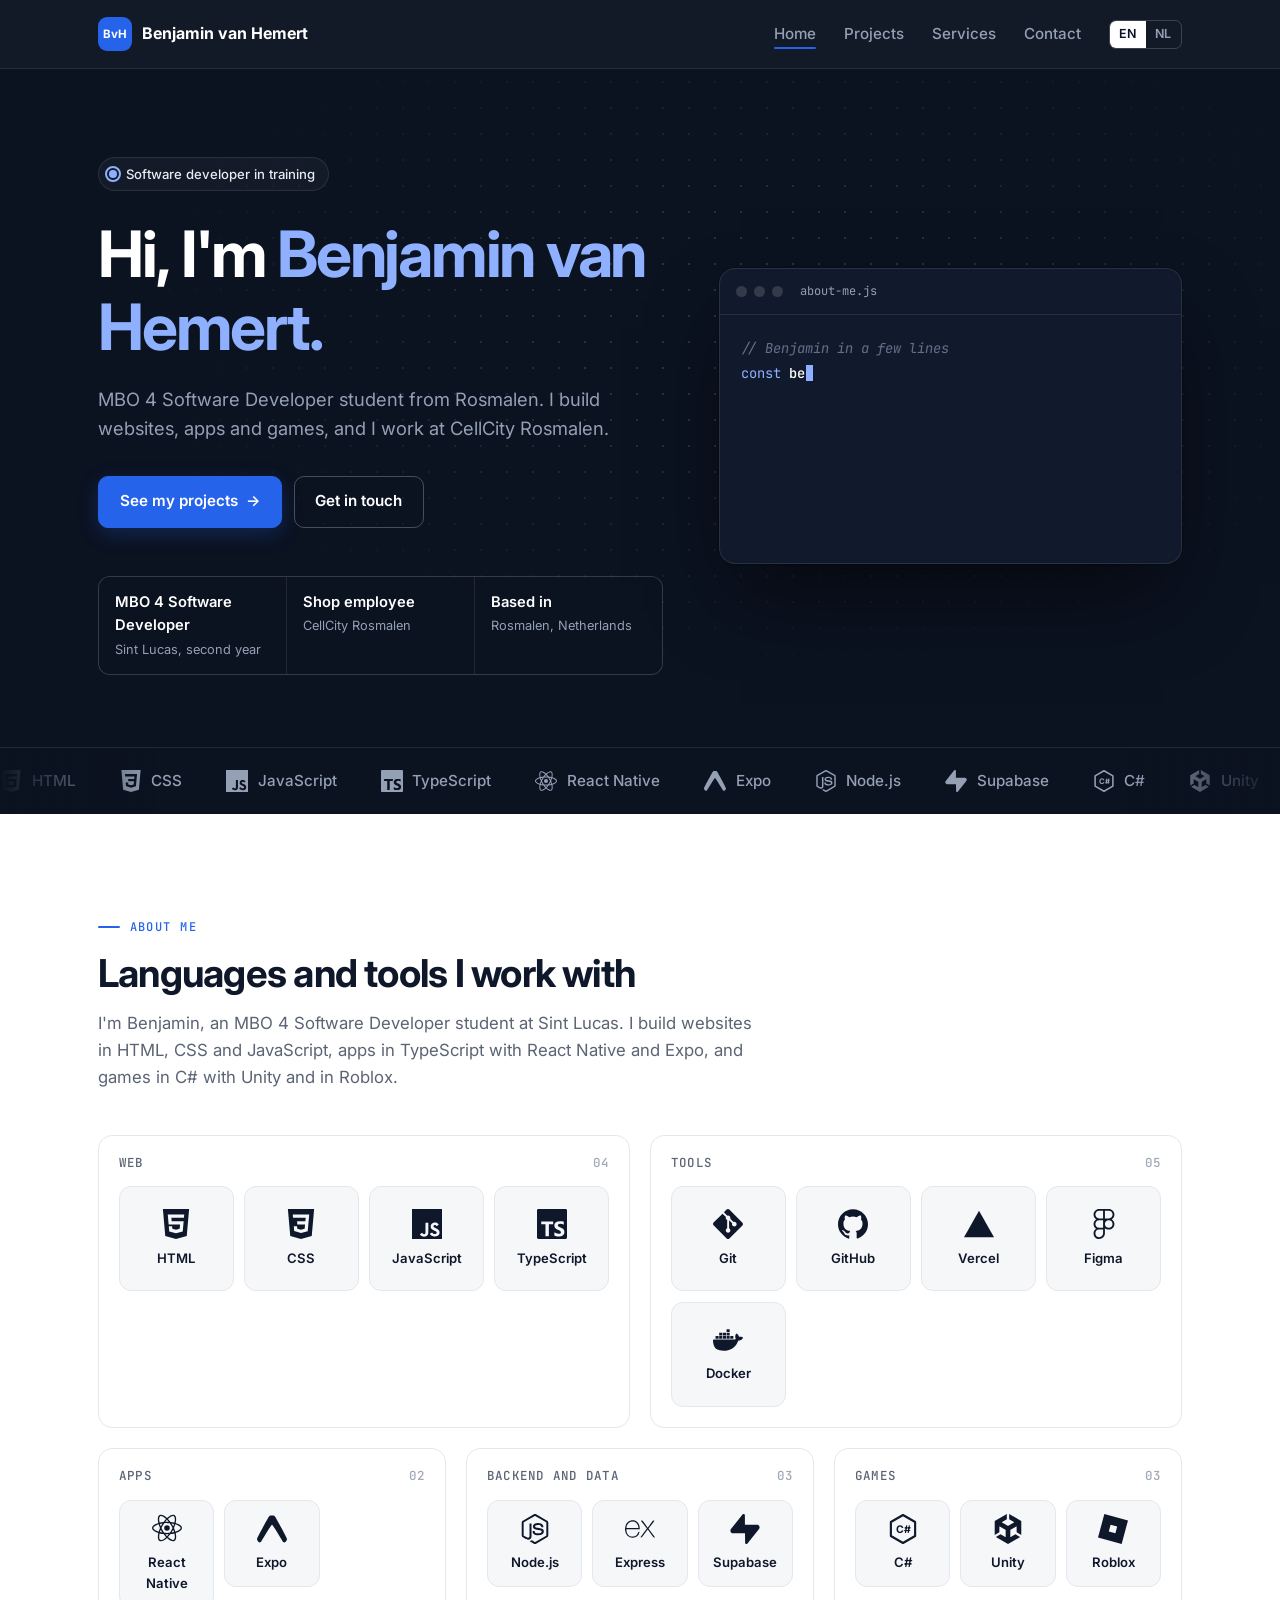
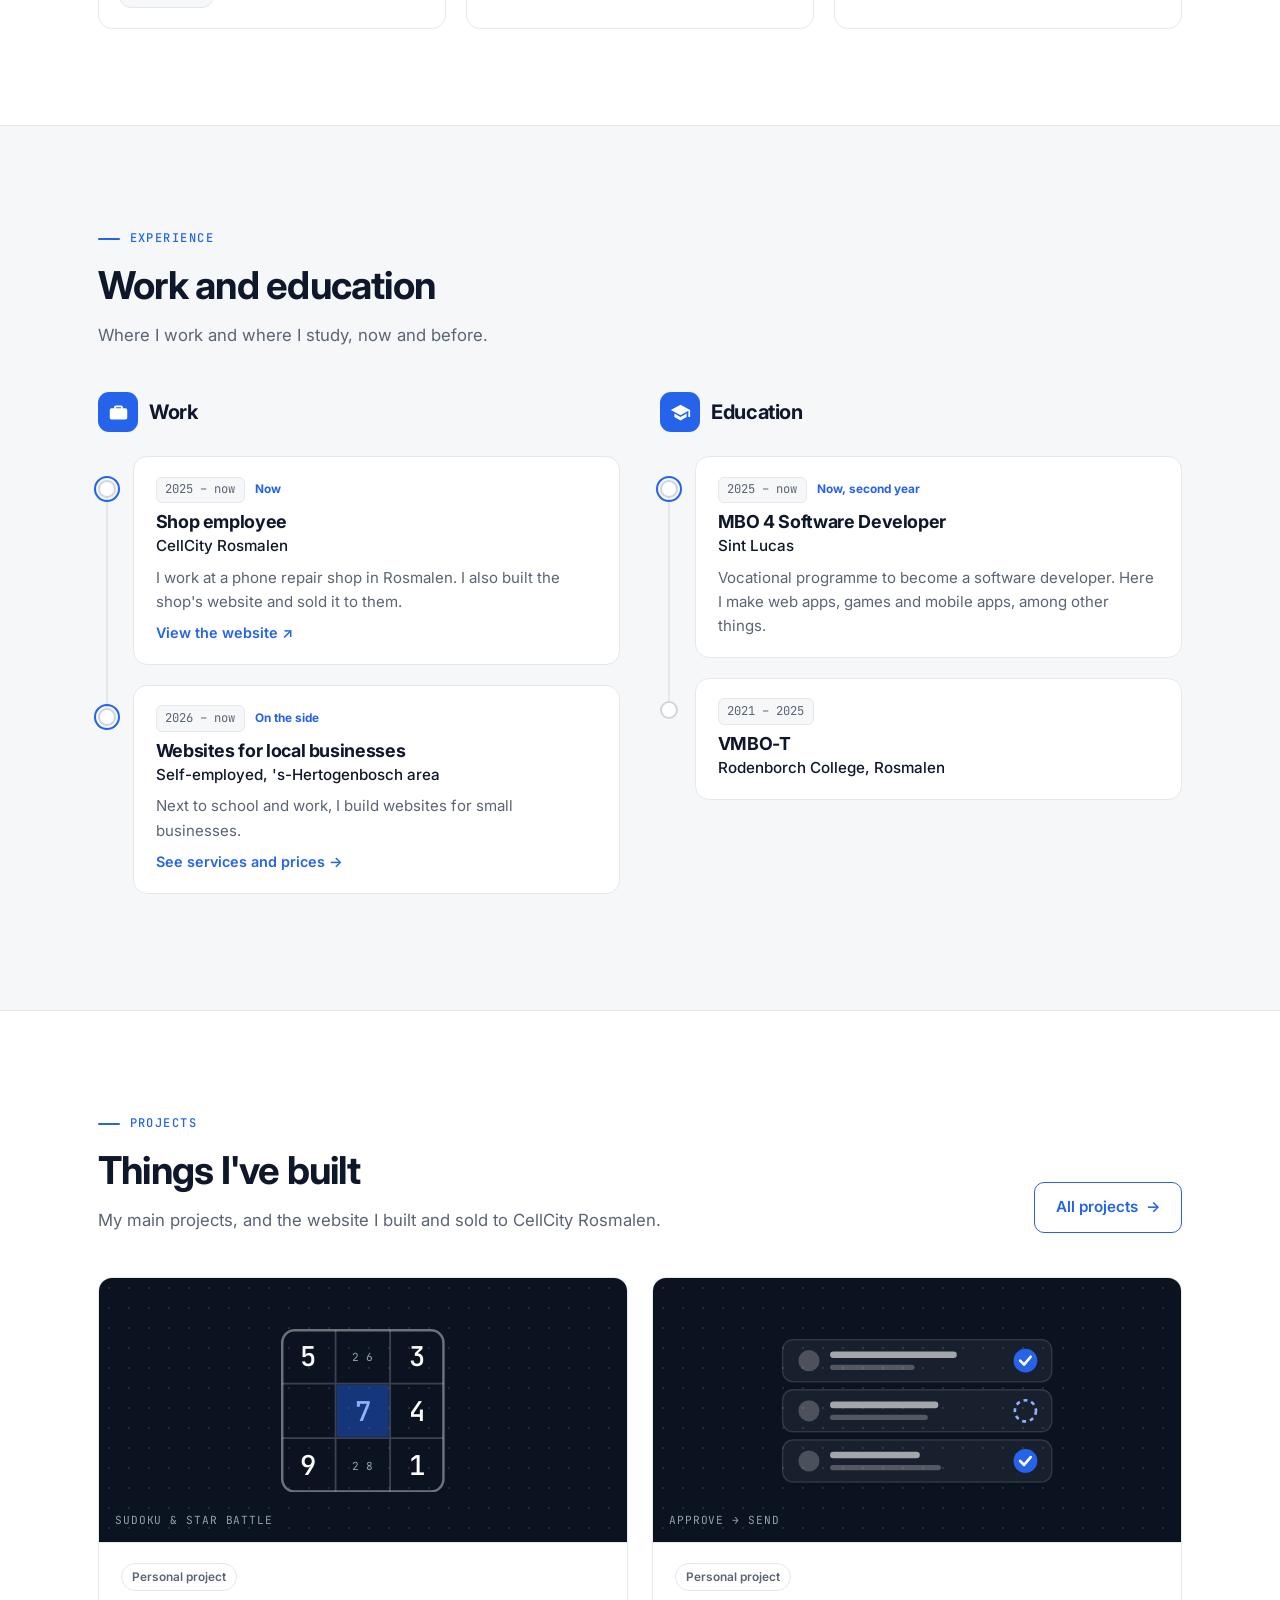
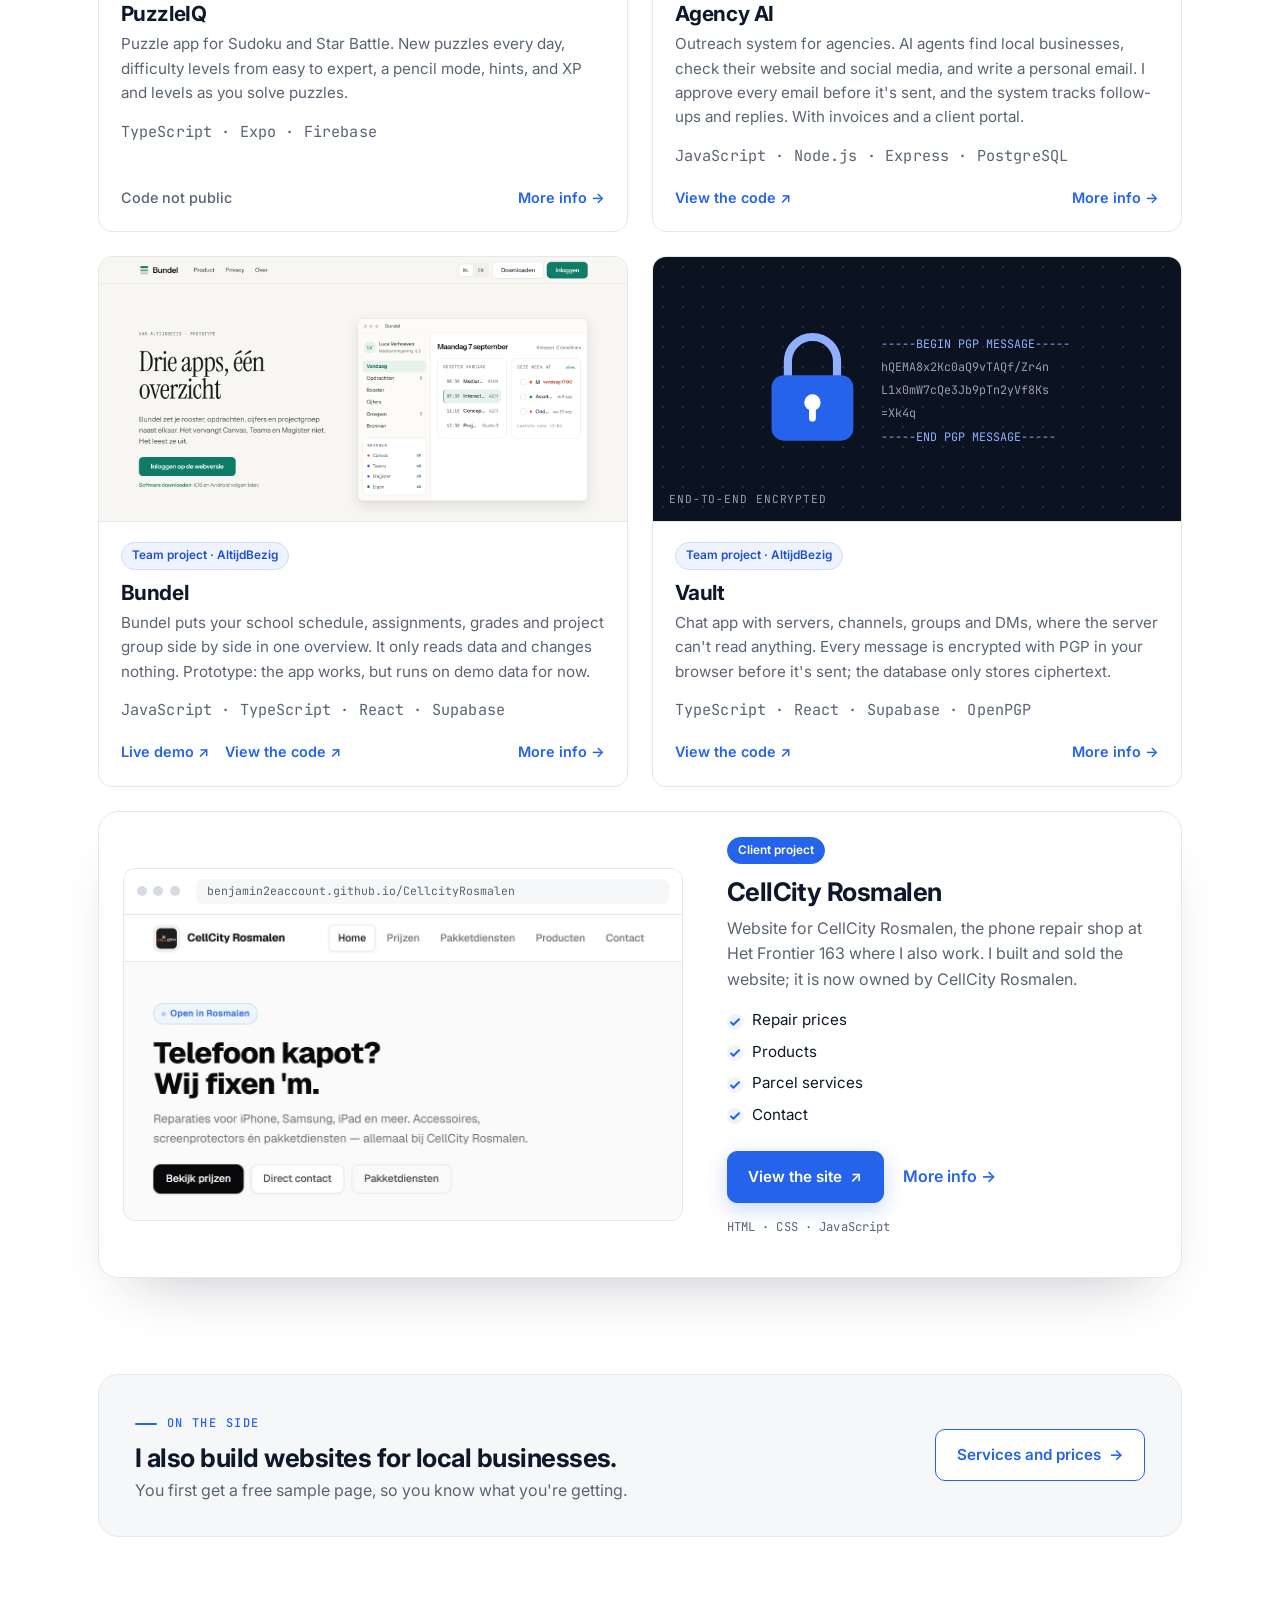
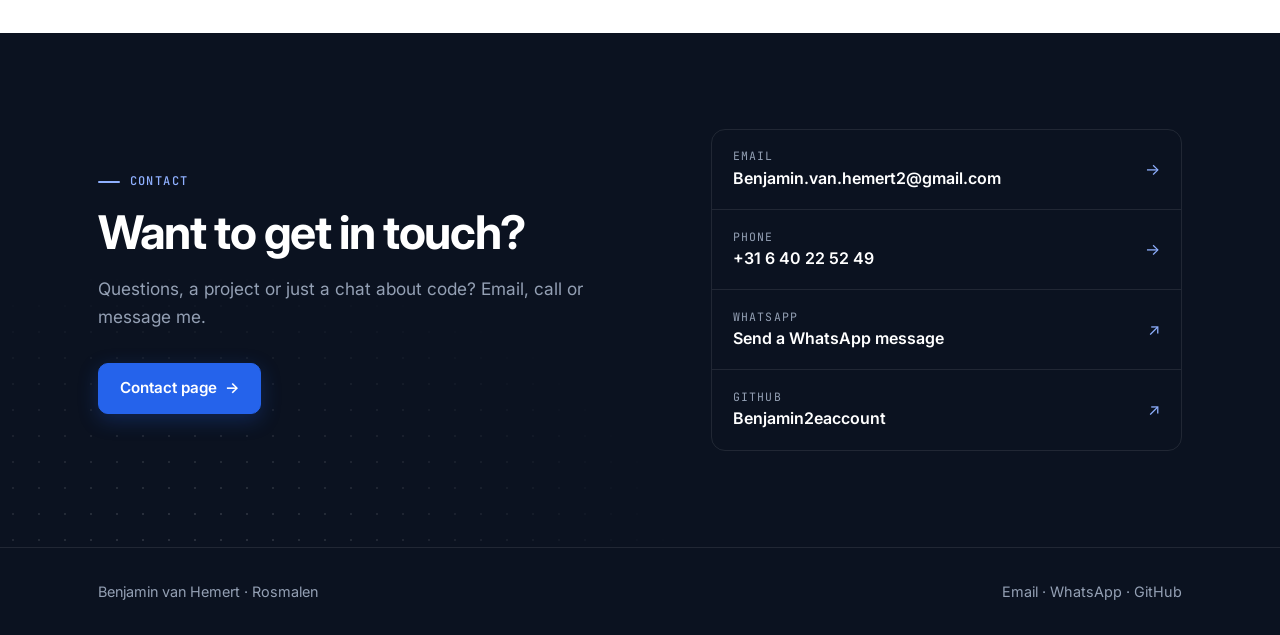
==== commit 394a9621: "Project-popup: klik op een project voor extra info - Elke projectkaart heeft een knop Meer info / Mo" ====
--- a/index.html
+++ b/index.html
@@ -250,7 +250,7 @@
       <a href="projects.html" class="btn btn-secondary reveal">All projects <span class="btn-arrow" aria-hidden="true">→</span></a>
     </div>
     <div class="cards cards-2">
-      <article class="card reveal">
+      <article class="card reveal" data-project="puzzleiq">
         <div class="card-media"><div class="art"><svg viewBox="0 0 132 132" aria-hidden="true"><rect x="45" y="45" width="42" height="42" fill="#2563eb" opacity=".45"/><rect x="1" y="1" width="130" height="130" rx="10" fill="none" stroke="rgba(255,255,255,.4)" stroke-width="2"/><path d="M44 1v130M88 1v130M1 44h130M1 88h130" stroke="rgba(255,255,255,.2)" stroke-width="1.5"/><text x="22" y="30" text-anchor="middle" font-family="JetBrains Mono, monospace" font-size="22" font-weight="500" fill="#fff">5</text><text x="110" y="30" text-anchor="middle" font-family="JetBrains Mono, monospace" font-size="22" font-weight="500" fill="#fff">3</text><text x="66" y="74" text-anchor="middle" font-family="JetBrains Mono, monospace" font-size="22" font-weight="500" fill="#8fb0ff">7</text><text x="22" y="118" text-anchor="middle" font-family="JetBrains Mono, monospace" font-size="22" font-weight="500" fill="#fff">9</text><text x="110" y="118" text-anchor="middle" font-family="JetBrains Mono, monospace" font-size="22" font-weight="500" fill="#fff">1</text><text x="110" y="74" text-anchor="middle" font-family="JetBrains Mono, monospace" font-size="22" font-weight="500" fill="#fff">4</text><text x="66" y="26" text-anchor="middle" font-family="JetBrains Mono, monospace" font-size="9" fill="#94a0b4">2 6</text><text x="66" y="114" text-anchor="middle" font-family="JetBrains Mono, monospace" font-size="9" fill="#94a0b4">2 8</text></svg><span class="art-caption">Sudoku &amp; Star Battle</span></div></div>
         <div class="card-body">
           <div class="label-row"><span class="label">Personal project</span></div>
@@ -260,7 +260,7 @@
           <div class="links"><span class="off">Code not public</span></div>
         </div>
       </article>
-      <article class="card reveal" style="--i:1">
+      <article class="card reveal" data-project="agency-ai" style="--i:1">
         <div class="card-media"><div class="art"><svg viewBox="0 0 220 124" aria-hidden="true"><rect x="8" y="8" width="204" height="32" rx="8" fill="rgba(255,255,255,.06)" stroke="rgba(255,255,255,.14)"/><circle cx="28" cy="24" r="8" fill="rgba(255,255,255,.22)"/><rect x="44" y="17" width="96" height="5" rx="2.5" fill="rgba(255,255,255,.6)"/><rect x="44" y="27" width="64" height="4" rx="2" fill="rgba(255,255,255,.25)"/><circle cx="192" cy="24" r="9" fill="#2563eb"/><path d="M188 24l3 3 5-6" fill="none" stroke="#fff" stroke-width="2" stroke-linecap="round" stroke-linejoin="round"/><rect x="8" y="46" width="204" height="32" rx="8" fill="rgba(255,255,255,.06)" stroke="rgba(255,255,255,.14)"/><circle cx="28" cy="62" r="8" fill="rgba(255,255,255,.22)"/><rect x="44" y="55" width="82" height="5" rx="2.5" fill="rgba(255,255,255,.6)"/><rect x="44" y="65" width="74" height="4" rx="2" fill="rgba(255,255,255,.25)"/><circle cx="192" cy="62" r="8" fill="none" stroke="#8fb0ff" stroke-width="2" stroke-dasharray="3 3"/><rect x="8" y="84" width="204" height="32" rx="8" fill="rgba(255,255,255,.06)" stroke="rgba(255,255,255,.14)"/><circle cx="28" cy="100" r="8" fill="rgba(255,255,255,.22)"/><rect x="44" y="93" width="68" height="5" rx="2.5" fill="rgba(255,255,255,.6)"/><rect x="44" y="103" width="84" height="4" rx="2" fill="rgba(255,255,255,.25)"/><circle cx="192" cy="100" r="9" fill="#2563eb"/><path d="M188 100l3 3 5-6" fill="none" stroke="#fff" stroke-width="2" stroke-linecap="round" stroke-linejoin="round"/></svg><span class="art-caption">approve → send</span></div></div>
         <div class="card-body">
           <div class="label-row"><span class="label">Personal project</span></div>
@@ -270,7 +270,7 @@
           <div class="links"><a href="https://github.com/Benjamin2eaccount/agency-ai" target="_blank" rel="noopener">View the code ↗</a></div>
         </div>
       </article>
-      <article class="card reveal">
+      <article class="card reveal" data-project="bundel">
         <div class="card-media"><img src="Photos/bundel.png" alt="Screenshot of the Bundel homepage" width="1600" height="800" loading="lazy"></div>
         <div class="card-body">
           <div class="label-row"><span class="label label-team">Team project · AltijdBezig</span></div>
@@ -280,7 +280,7 @@
           <div class="links"><a href="https://bundel-beige.vercel.app/" target="_blank" rel="noopener">Live demo ↗</a><a href="https://github.com/altijdbezig/Bundel" target="_blank" rel="noopener">View the code ↗</a></div>
         </div>
       </article>
-      <article class="card reveal" style="--i:1">
+      <article class="card reveal" data-project="vault" style="--i:1">
         <div class="card-media"><div class="art"><svg viewBox="0 0 250 120" aria-hidden="true"><path d="M30 52V40a18 18 0 0 1 36 0v12" fill="none" stroke="#8fb0ff" stroke-width="6" stroke-linecap="round"/><rect x="18" y="50" width="60" height="48" rx="9" fill="#2563eb"/><circle cx="48" cy="70" r="6" fill="#fff"/><rect x="45.5" y="72" width="5" height="12" rx="2.5" fill="#fff"/><text x="98" y="30" font-family="JetBrains Mono, monospace" font-size="8.6" fill="#8fb0ff">-----BEGIN PGP MESSAGE-----</text><text x="98" y="47" font-family="JetBrains Mono, monospace" font-size="8.6" fill="#94a0b4">hQEMA8x2Kc0aQ9vTAQf/Zr4n</text><text x="98" y="64" font-family="JetBrains Mono, monospace" font-size="8.6" fill="#94a0b4">L1x0mW7cQe3Jb9pTn2yVf8Ks</text><text x="98" y="81" font-family="JetBrains Mono, monospace" font-size="8.6" fill="#94a0b4">=Xk4q</text><text x="98" y="98" font-family="JetBrains Mono, monospace" font-size="8.6" fill="#8fb0ff">-----END PGP MESSAGE-----</text></svg><span class="art-caption">end-to-end encrypted</span></div></div>
         <div class="card-body">
           <div class="label-row"><span class="label label-team">Team project · AltijdBezig</span></div>
@@ -292,7 +292,7 @@
       </article>
     </div>
     <div style="margin-top:1.5rem">
-    <div class="featured reveal">
+    <div class="featured reveal" data-project="cellcity">
       <div class="browser">
         <div class="browser-bar" aria-hidden="true"><i></i><i></i><i></i><span>benjamin2eaccount.github.io/CellcityRosmalen</span></div>
         <div class="browser-view"><img src="Photos/cellcity.jpg" alt="Screenshot of the CellCity Rosmalen homepage" width="1140" height="624" loading="lazy"></div>
@@ -358,6 +358,7 @@
   </div>
 </footer>
 
+<script src="project-info.js"></script>
 <script src="script.js"></script>
 </body>
 </html>
--- a/style.css
+++ b/style.css
@@ -387,6 +387,53 @@
 .other-list li:hover { padding-left: .4rem; }
 .other-list li strong { display: block; color: var(--text); font-weight: 600; }
 
+/* PROJECT-POPUP */
+.is-clickable { cursor: pointer; }
+.more-btn {
+  margin-left: auto; padding: 0; border: 0; background: none; cursor: pointer;
+  font: inherit; font-weight: 600; color: var(--accent);
+}
+.more-btn span { display: inline-block; transition: transform .3s var(--ease); }
+.more-btn:hover { color: var(--accent-dark); }
+.more-btn:hover span, .is-clickable:hover .more-btn span { transform: translateX(4px); }
+.btn-row .more-btn { margin-left: 0; padding: .8rem .4rem; }
+
+.project-modal {
+  width: min(720px, calc(100% - 2rem)); max-height: calc(100dvh - 2rem); margin: auto; padding: 0;
+  border: 0; border-radius: 18px; background: #fff; color: var(--text); overflow-y: auto;
+  box-shadow: 0 40px 80px -20px rgba(11,18,32,.5);
+}
+.project-modal::backdrop { background: rgba(11,18,32,.6); backdrop-filter: blur(4px); }
+.project-modal[open] { animation: modal-in .35s var(--ease); }
+.project-modal[open]::backdrop { animation: fade-in .35s var(--ease); }
+@keyframes modal-in { from { opacity: 0; transform: translateY(18px) scale(.98); } }
+@keyframes fade-in { from { opacity: 0; } }
+html:has(.project-modal[open]) { overflow: hidden; }
+
+.modal-close {
+  position: sticky; top: .8rem; float: right; z-index: 2; margin: .8rem .8rem -3.3rem 0;
+  width: 2.5rem; height: 2.5rem; border-radius: 50%; border: 1px solid rgba(255,255,255,.25);
+  background: rgba(11,18,32,.75); color: #fff; font-size: 1.5rem; line-height: 1; cursor: pointer;
+  transition: background .2s, transform .25s var(--ease);
+}
+.modal-close:hover { background: var(--ink); transform: rotate(90deg); }
+.modal-media { border-bottom: 1px solid var(--border); }
+.modal-media img, .modal-media .art { width: 100%; aspect-ratio: 2 / 1; object-fit: cover; object-position: top; }
+.modal-body { padding: 1.6rem 1.75rem 1.9rem; }
+.modal-title { font-size: 1.7rem; margin: .8rem 0 .5rem; }
+.modal-lead { color: var(--muted); }
+.modal-body h3 {
+  margin: 1.6rem 0 .6rem; font-family: var(--mono); font-size: .74rem; font-weight: 500;
+  letter-spacing: .08em; text-transform: uppercase; color: var(--accent);
+}
+.modal-about { color: var(--text); }
+.modal-points { margin-bottom: 0; }
+.modal-body .links { padding-top: 1.4rem; }
+@media (max-width: 560px) {
+  .modal-body { padding: 1.25rem 1.2rem 1.5rem; }
+  .modal-title { font-size: 1.4rem; }
+}
+
 /* SKILLS */
 .skill-groups { display: grid; grid-template-columns: repeat(6, minmax(0, 1fr)); gap: 1.25rem; }
 .skill-group { grid-column: span 2; border: 1px solid var(--border); border-radius: var(--radius); background: #fff; padding: 1.25rem; }
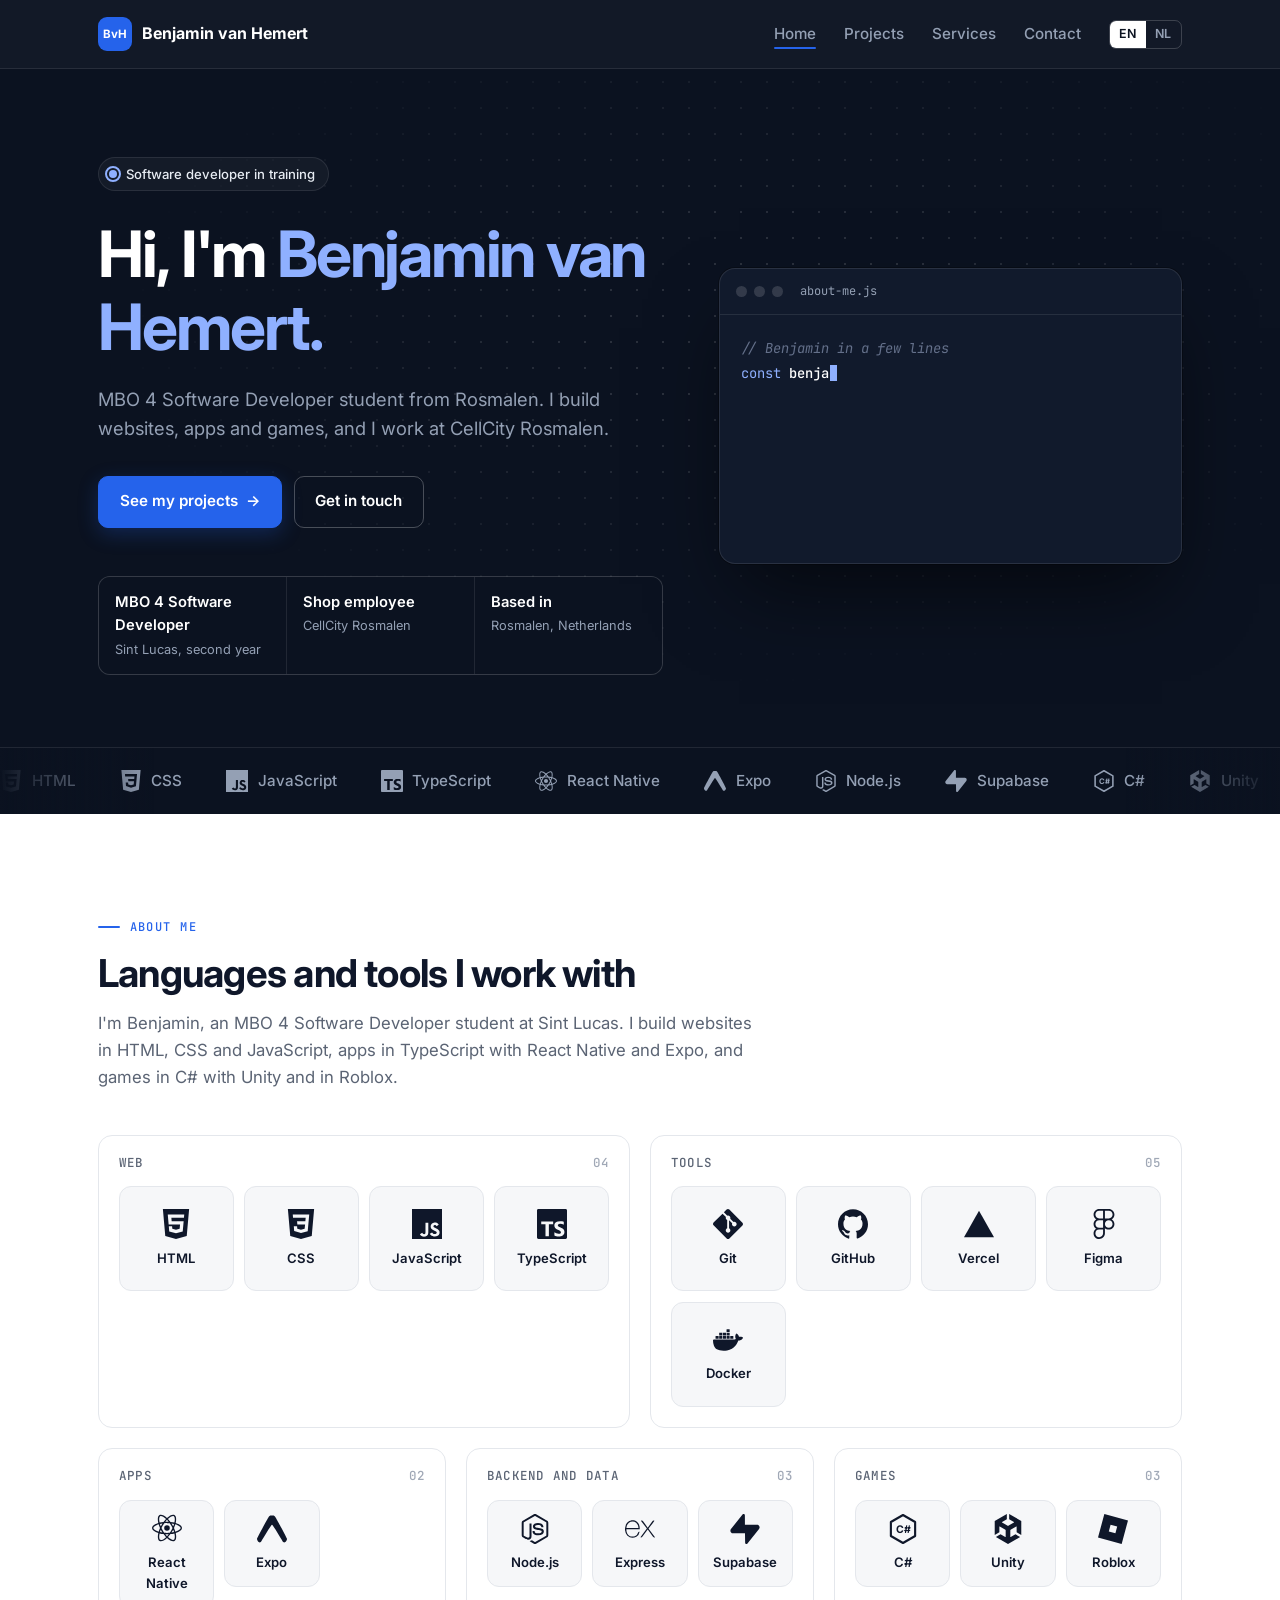
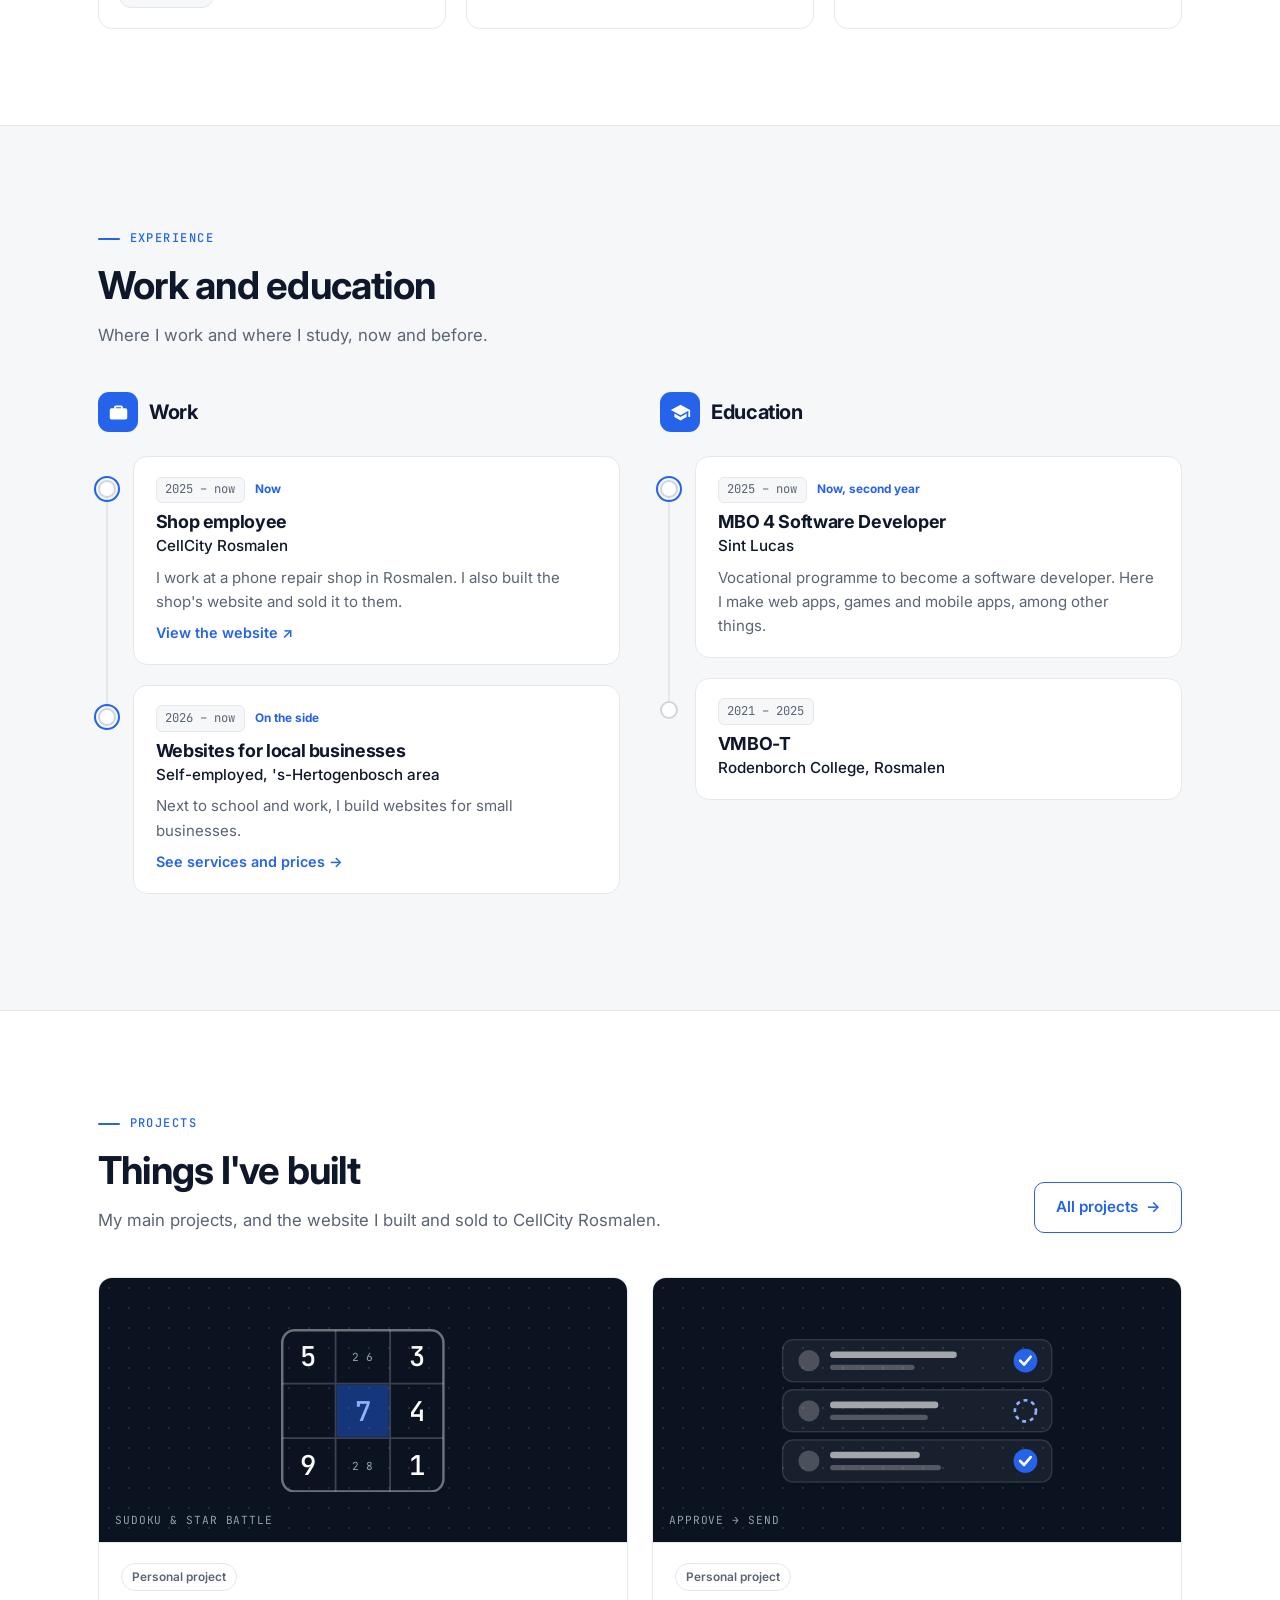
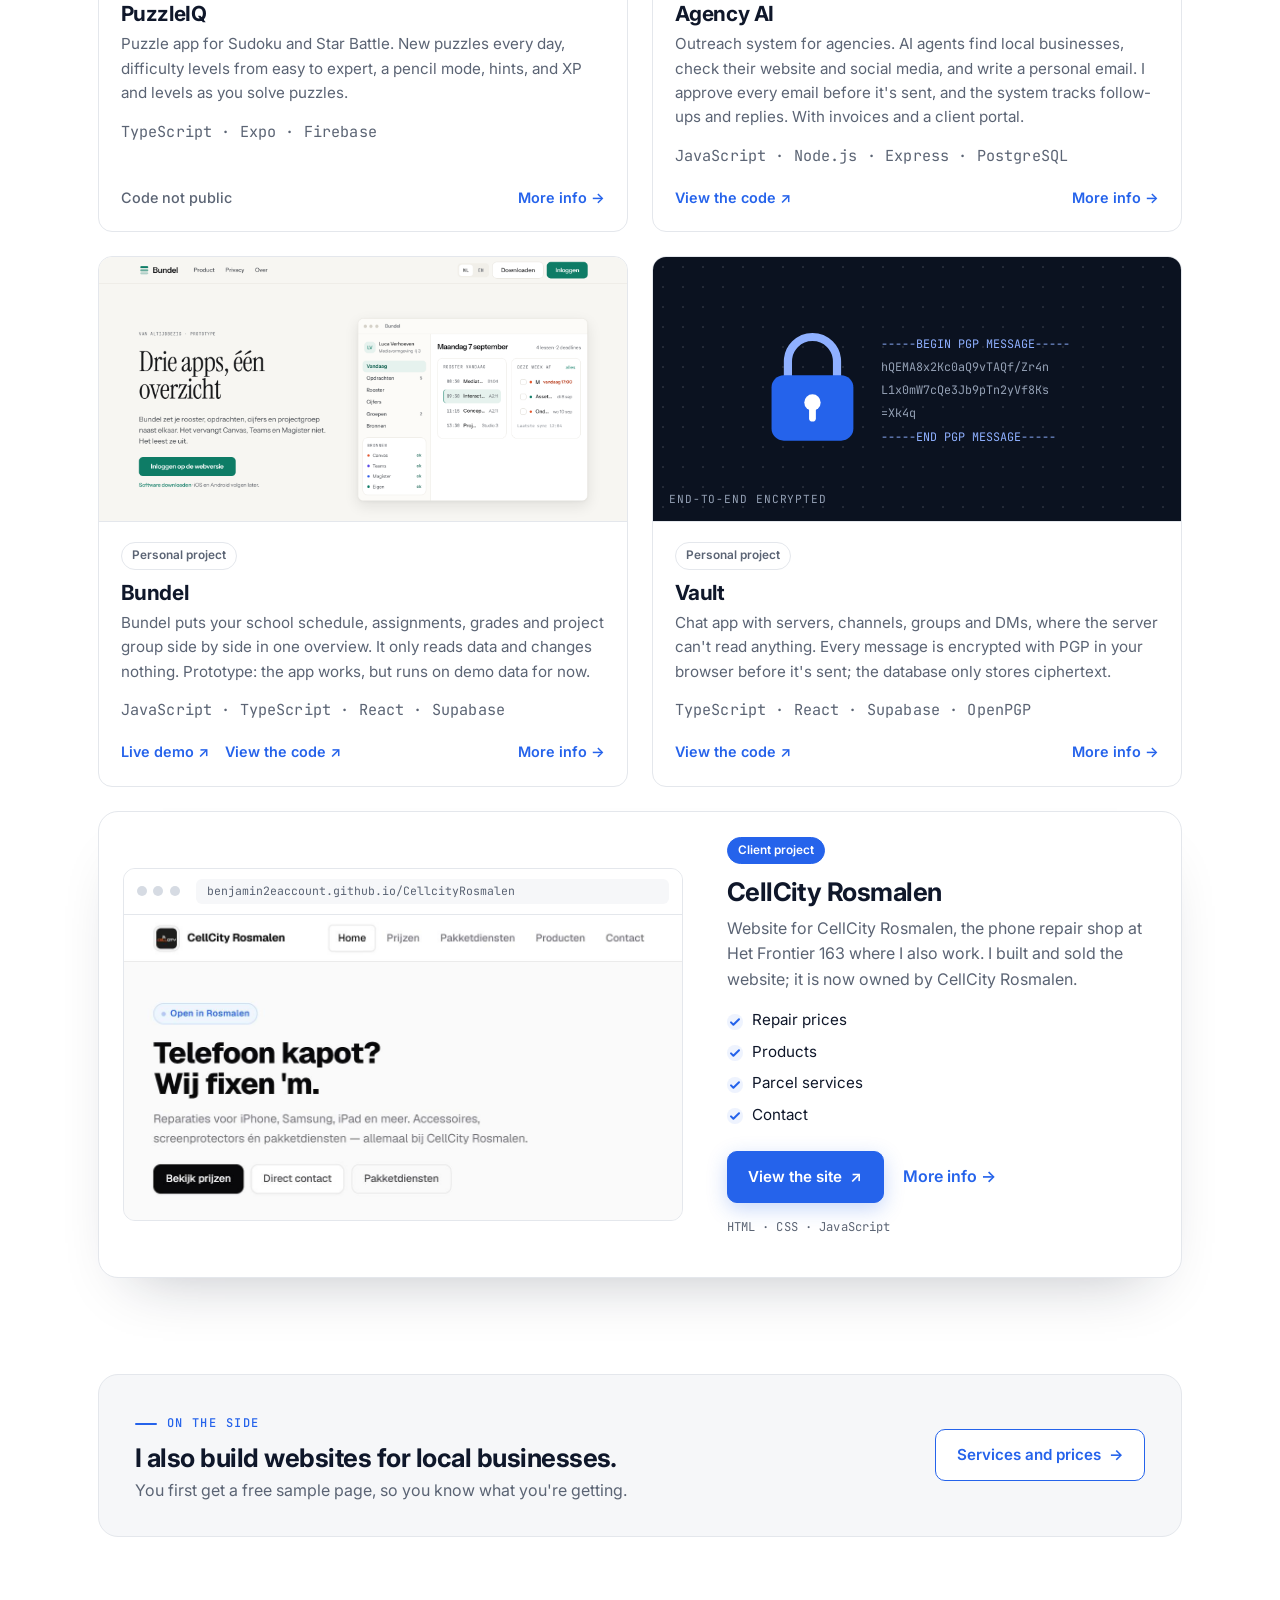
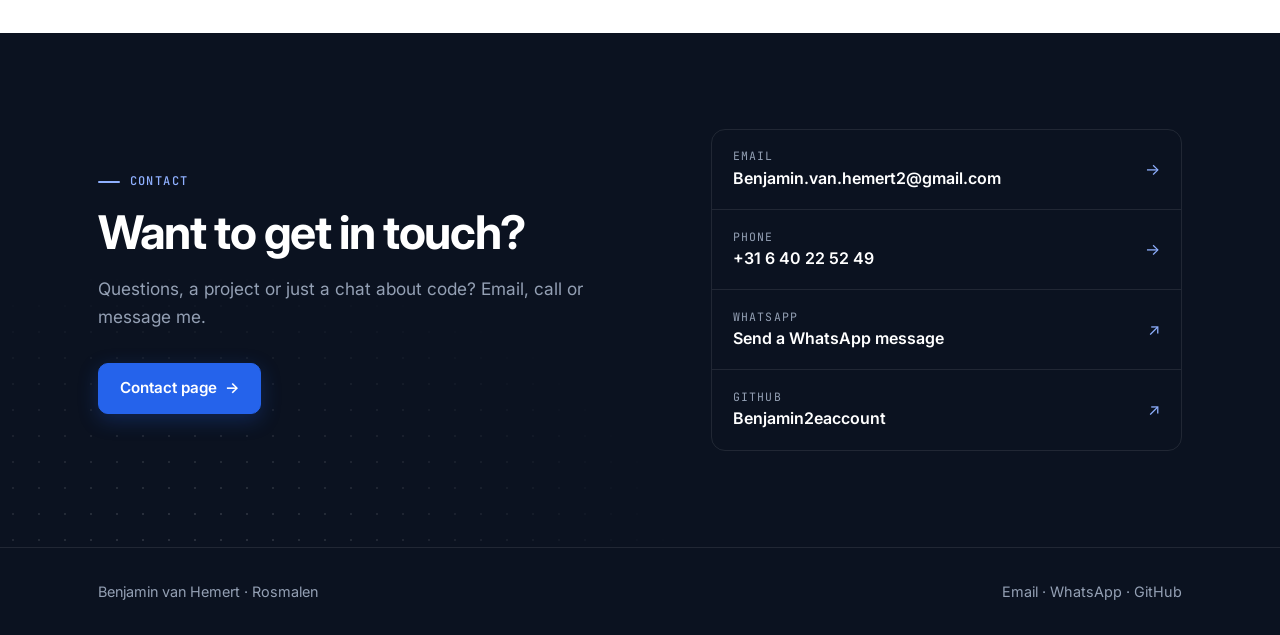
==== commit afcab46e: "Bundel en Vault als eigen project, BurnoutShield weg, screenshots Hygge - Bundel en Vault: label 'Te" ====
--- a/index.html
+++ b/index.html
@@ -273,7 +273,7 @@
       <article class="card reveal" data-project="bundel">
         <div class="card-media"><img src="Photos/bundel.png" alt="Screenshot of the Bundel homepage" width="1600" height="800" loading="lazy"></div>
         <div class="card-body">
-          <div class="label-row"><span class="label label-team">Team project · AltijdBezig</span></div>
+          <div class="label-row"><span class="label">Personal project</span></div>
           <h3>Bundel</h3>
           <p>Bundel puts your school schedule, assignments, grades and project group side by side in one overview. It only reads data and changes nothing. Prototype: the app works, but runs on demo data for now.</p>
           <p class="tech">JavaScript · TypeScript · React · Supabase</p>
@@ -283,7 +283,7 @@
       <article class="card reveal" data-project="vault" style="--i:1">
         <div class="card-media"><div class="art"><svg viewBox="0 0 250 120" aria-hidden="true"><path d="M30 52V40a18 18 0 0 1 36 0v12" fill="none" stroke="#8fb0ff" stroke-width="6" stroke-linecap="round"/><rect x="18" y="50" width="60" height="48" rx="9" fill="#2563eb"/><circle cx="48" cy="70" r="6" fill="#fff"/><rect x="45.5" y="72" width="5" height="12" rx="2.5" fill="#fff"/><text x="98" y="30" font-family="JetBrains Mono, monospace" font-size="8.6" fill="#8fb0ff">-----BEGIN PGP MESSAGE-----</text><text x="98" y="47" font-family="JetBrains Mono, monospace" font-size="8.6" fill="#94a0b4">hQEMA8x2Kc0aQ9vTAQf/Zr4n</text><text x="98" y="64" font-family="JetBrains Mono, monospace" font-size="8.6" fill="#94a0b4">L1x0mW7cQe3Jb9pTn2yVf8Ks</text><text x="98" y="81" font-family="JetBrains Mono, monospace" font-size="8.6" fill="#94a0b4">=Xk4q</text><text x="98" y="98" font-family="JetBrains Mono, monospace" font-size="8.6" fill="#8fb0ff">-----END PGP MESSAGE-----</text></svg><span class="art-caption">end-to-end encrypted</span></div></div>
         <div class="card-body">
-          <div class="label-row"><span class="label label-team">Team project · AltijdBezig</span></div>
+          <div class="label-row"><span class="label">Personal project</span></div>
           <h3>Vault</h3>
           <p>Chat app with servers, channels, groups and DMs, where the server can't read anything. Every message is encrypted with PGP in your browser before it's sent; the database only stores ciphertext.</p>
           <p class="tech">TypeScript · React · Supabase · OpenPGP</p>
